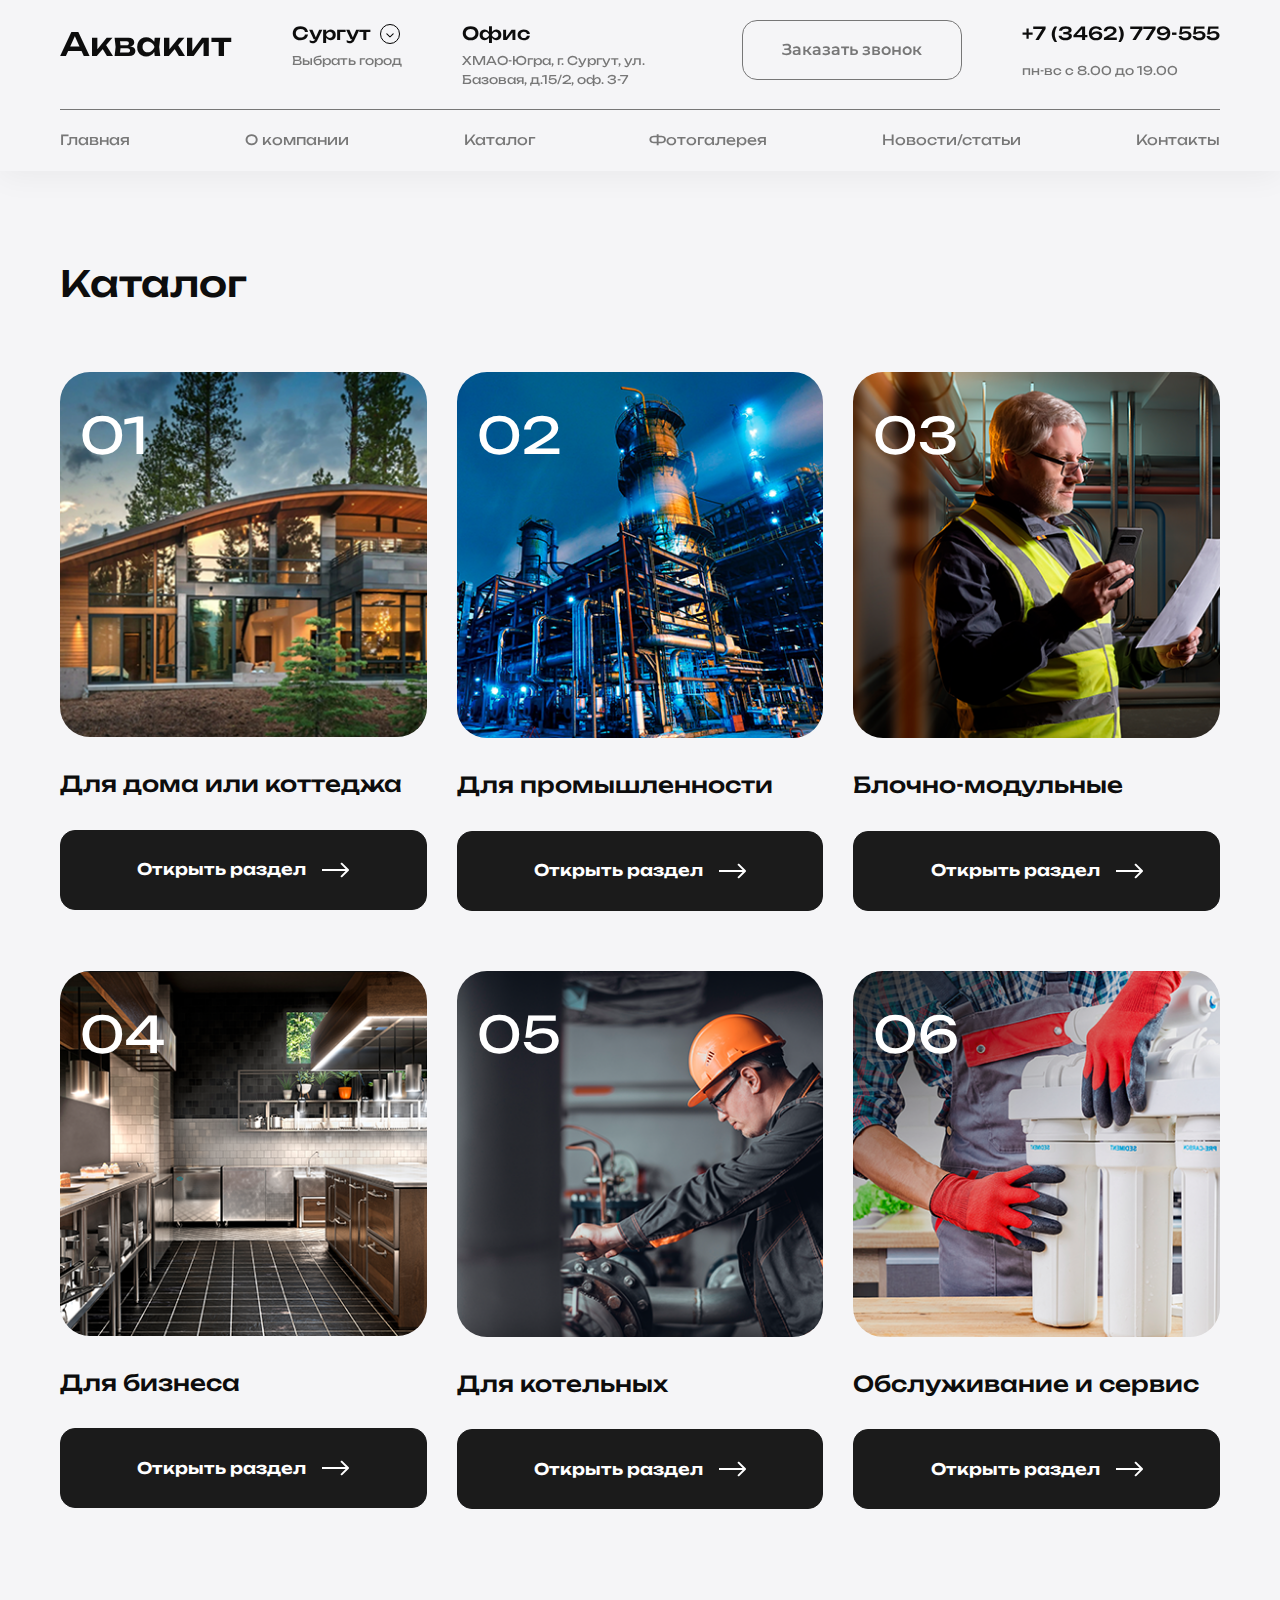
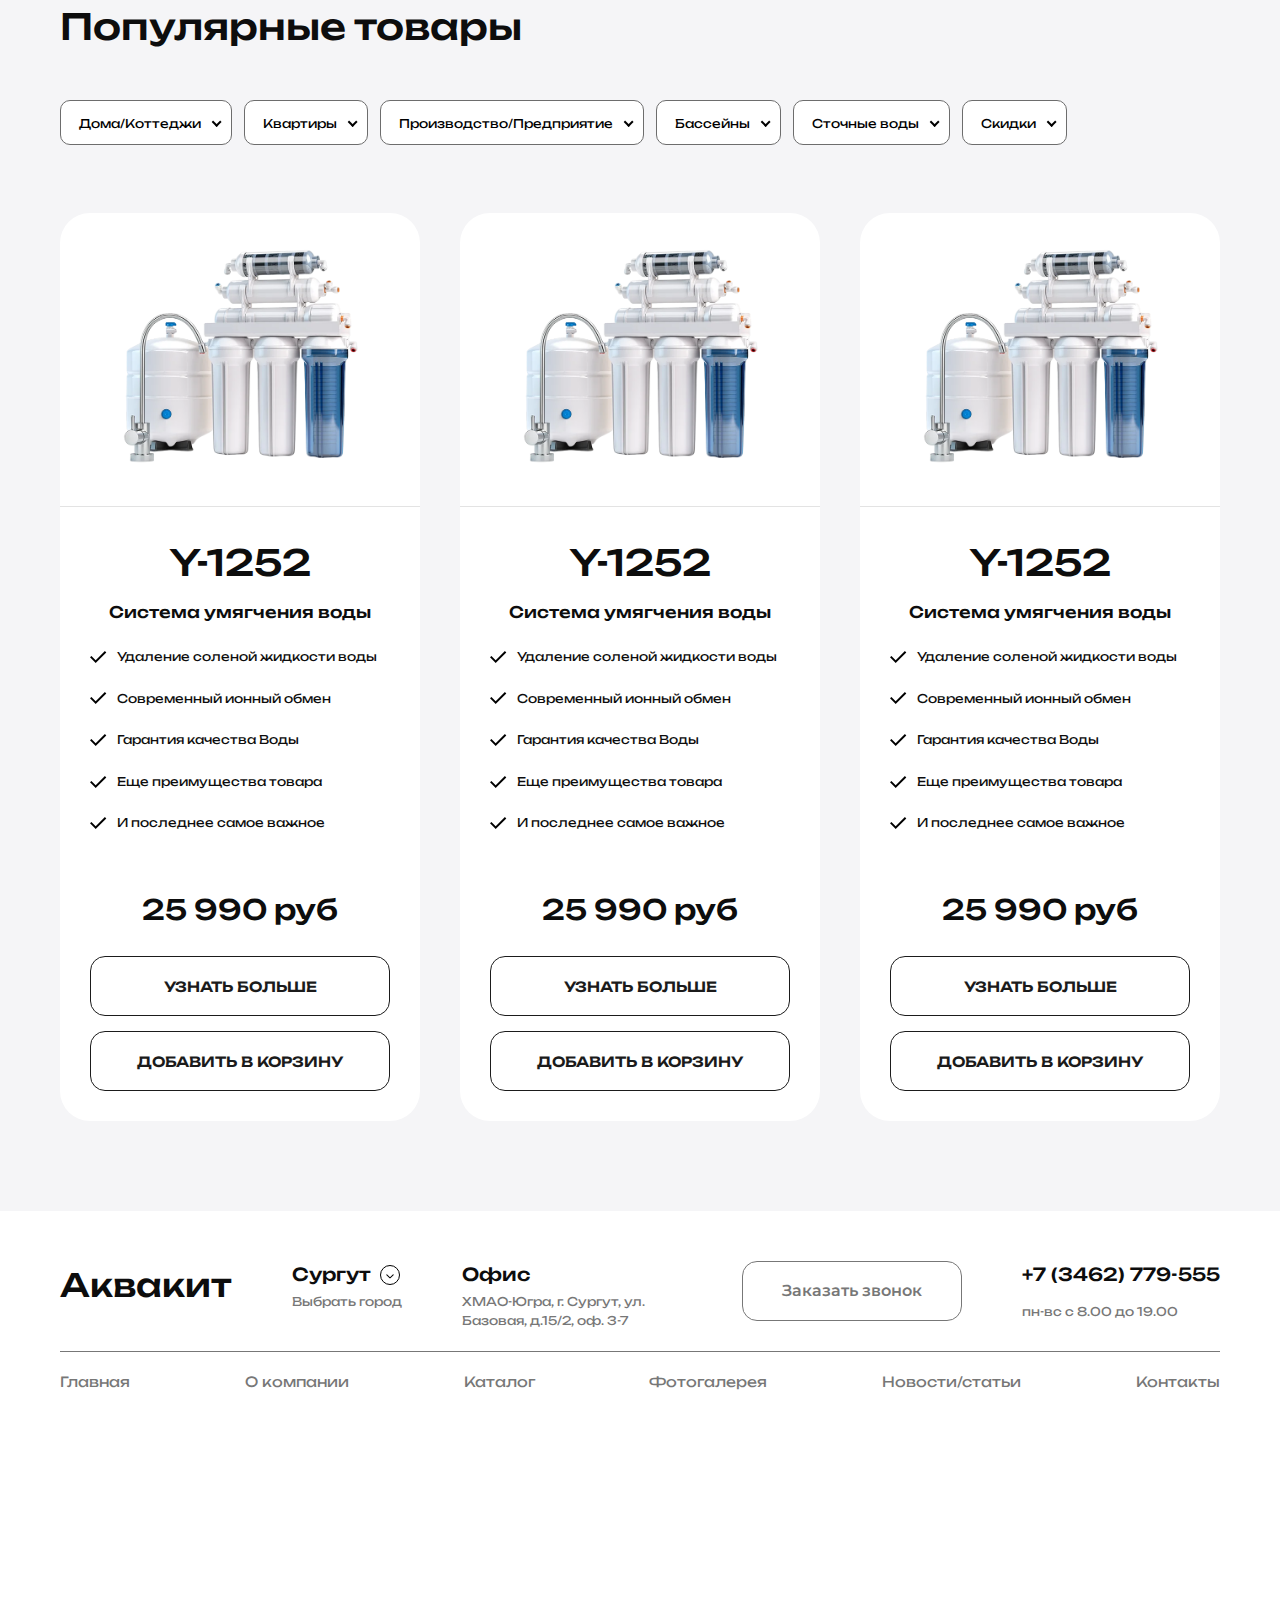
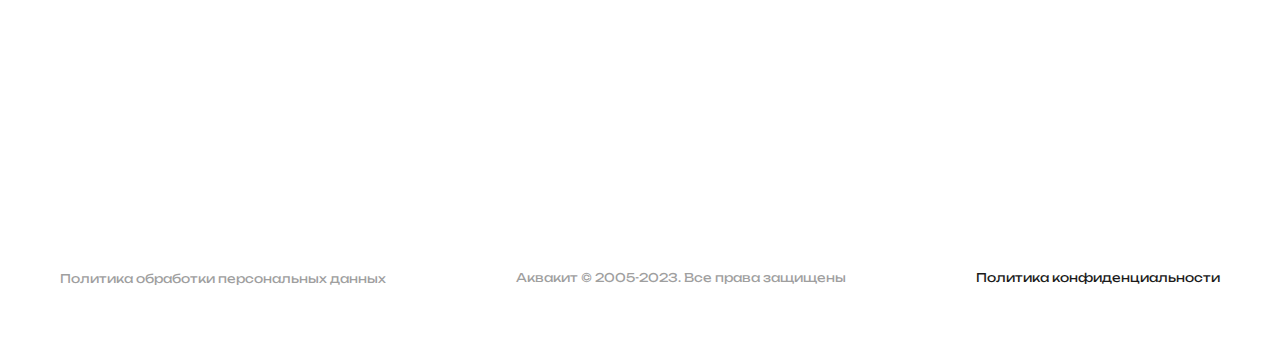
==== catalog.html @ 0bc1e73f "pages" ====
<!DOCTYPE html>
<html lang="en">
  <head>
    <meta charset="UTF-8" />
    <meta name="viewport" content="width=device-width, initial-scale=1.0" />
    <meta http-equiv="X-UA-Compatible" content="ie=edge" />
    <title>Document</title>
    <meta name="author" content="Yuriy Zudikhin https://t.me/Zudihin"/>
    <link rel="stylesheet" href="css/slick.css">
    <link rel="stylesheet" href="css/nice-select.css">
    <link rel="stylesheet" href="css/style.css" />    
  </head>

  <body>

    <header class="header">
      <div class="container">
        <div class="header_mob">
          <a class="header_mob_tel" href="tel:+73462779555">
            <svg xmlns="http://www.w3.org/2000/svg" width="49" height="49" viewBox="0 0 49 49" fill="none">
              <circle cx="24.5" cy="24.5" r="24.5" fill="#1B1B1B"/>
              <path fill-rule="evenodd" clip-rule="evenodd" d="M29.6877 34.9674C28.2477 34.9144 24.1667 34.3504 19.8927 30.0774C15.6197 25.8034 15.0567 21.7234 15.0027 20.2824C14.9227 18.0864 16.6047 15.9534 18.5477 15.1204C18.7817 15.0194 19.0379 14.9809 19.2913 15.0088C19.5446 15.0367 19.7863 15.13 19.9927 15.2794C21.5927 16.4454 22.6967 18.2094 23.6447 19.5964C23.8533 19.9012 23.9425 20.272 23.8953 20.6382C23.8481 21.0045 23.6678 21.3406 23.3887 21.5824L21.4377 23.0314C21.3435 23.0995 21.2771 23.1995 21.251 23.3128C21.2249 23.4261 21.2408 23.545 21.2957 23.6474C21.7377 24.4504 22.5237 25.6464 23.4237 26.5464C24.3247 27.4464 25.5767 28.2844 26.4357 28.7764C26.5434 28.8369 26.6702 28.8538 26.79 28.8237C26.9098 28.7935 27.0135 28.7187 27.0797 28.6144L28.3497 26.6814C28.5832 26.3713 28.9277 26.1635 29.3109 26.1016C29.6942 26.0397 30.0865 26.1285 30.4057 26.3494C31.8127 27.3234 33.4547 28.4084 34.6567 29.9474C34.8184 30.1553 34.9212 30.4029 34.9544 30.6641C34.9877 30.9253 34.9501 31.1907 34.8457 31.4324C34.0087 33.3854 31.8907 35.0484 29.6877 34.9674Z" fill="white"/>
            </svg>
          </a>
          <a class="header_mob_logo" href="#">Аквакит</a>
          <div class="header_mob_burger">
            <svg xmlns="http://www.w3.org/2000/svg" width="29" height="26" viewBox="0 0 29 26" fill="none">
              <path d="M0 0H29V3.25H0V0ZM9.66667 11.375H29V14.625H9.66667V11.375ZM0 22.75H29V26H0V22.75Z" fill="#1D1D1D"/>
            </svg>
          </div>
        </div>
        <div class="header_desk">
          <div class="header_desk_top">
            <a href="/" class="header_desk_top_logo">Аквакит</a>
            <div class="header_desk_top_city">
              <div class="header_desk_top_city_up">
                <span>Сургут</span>
                <svg xmlns="http://www.w3.org/2000/svg" width="20" height="20" viewBox="0 0 20 20" fill="none">
                  <path d="M9.64645 13.3536C9.84171 13.5488 10.1583 13.5488 10.3536 13.3536L13.5355 10.1716C13.7308 9.97631 13.7308 9.65973 13.5355 9.46447C13.3403 9.2692 13.0237 9.2692 12.8284 9.46447L10 12.2929L7.17157 9.46447C6.97631 9.2692 6.65973 9.2692 6.46447 9.46447C6.2692 9.65973 6.2692 9.97631 6.46447 10.1716L9.64645 13.3536ZM9.5 12L9.5 13L10.5 13L10.5 12L9.5 12Z" fill="black"/>
                  <circle cx="10" cy="10" r="9.5" stroke="black"/>
                </svg>
              </div>
              <div class="header_desk_top_city_bottom">
                <p>Выбрать город</p>
              </div>
            </div>
            <div class="header_desk_top_office">
              <span>Офис</span>
              <p>ХМАО-Югра, г. Сургут, ул. Базовая,
                д.15/2, оф. 3-7</p>
            </div>
            <div class="header_desk_top_button">
              <span>Заказать звонок</span>
            </div>
            <div class="header_desk_top_right">
              <a href="tel:+73462779555">+7 (3462) 779-555</a>
              <p>пн-вс с 8.00 до 19.00</p>
            </div>
          </div>
          <div class="header_desk_bottom">
            <ul>
              <li>
                <a href="#">Главная</a>
              </li>
              <li>
                <a href="#">О компании</a>
              </li>
              <li>
                <a href="#">Каталог</a>
              </li>
              <li>
                <a href="#">Фотогалерея</a>
              </li>
              <li>
                <a href="#">Новости/статьи</a>
              </li>
              <li>
                <a href="#">Контакты</a>
              </li>
            </ul>
          </div>
        </div>
      </div>
    </header>

    <section class="categories">
      <div class="container">
        <div class="categories_breadcrumbs">
          <a href="#">Каталог</a>
        </div>
        <div class="categories_list">

          <a class="categories_list_item" href="#">
            <div class="categories_list_item_img">
              <span>01</span>
              <img src="img/cats/1.png" alt="">
            </div>
            <h4>Для дома или коттеджа</h4>
            <div class="categories_list_item_btn">
              <span>Открыть раздел</span>
              <svg xmlns="http://www.w3.org/2000/svg" width="27" height="16" viewBox="0 0 27 16" fill="none">
                <path d="M26.7071 8.70711C27.0976 8.31658 27.0976 7.68342 26.7071 7.2929L20.3431 0.928934C19.9526 0.53841 19.3195 0.538409 18.9289 0.928934C18.5384 1.31946 18.5384 1.95262 18.9289 2.34315L24.5858 8L18.9289 13.6569C18.5384 14.0474 18.5384 14.6805 18.9289 15.0711C19.3195 15.4616 19.9526 15.4616 20.3431 15.0711L26.7071 8.70711ZM-8.74228e-08 9L26 9L26 7L8.74228e-08 7L-8.74228e-08 9Z" fill="white"/>
              </svg>
            </div>
          </a>

          <a class="categories_list_item" href="#">
            <div class="categories_list_item_img">
              <span>02</span>
              <img src="img/cats/2.png" alt="">
            </div>
            <h4>Для промышленности</h4>
            <div class="categories_list_item_btn">
              <span>Открыть раздел</span>
              <svg xmlns="http://www.w3.org/2000/svg" width="27" height="16" viewBox="0 0 27 16" fill="none">
                <path d="M26.7071 8.70711C27.0976 8.31658 27.0976 7.68342 26.7071 7.2929L20.3431 0.928934C19.9526 0.53841 19.3195 0.538409 18.9289 0.928934C18.5384 1.31946 18.5384 1.95262 18.9289 2.34315L24.5858 8L18.9289 13.6569C18.5384 14.0474 18.5384 14.6805 18.9289 15.0711C19.3195 15.4616 19.9526 15.4616 20.3431 15.0711L26.7071 8.70711ZM-8.74228e-08 9L26 9L26 7L8.74228e-08 7L-8.74228e-08 9Z" fill="white"/>
              </svg>
            </div>
          </a>

          <a class="categories_list_item" href="#">
            <div class="categories_list_item_img">
              <span>03</span>
              <img src="img/cats/3.png" alt="">
            </div>
            <h4>Блочно-модульные</h4>
            <div class="categories_list_item_btn">
              <span>Открыть раздел</span>
              <svg xmlns="http://www.w3.org/2000/svg" width="27" height="16" viewBox="0 0 27 16" fill="none">
                <path d="M26.7071 8.70711C27.0976 8.31658 27.0976 7.68342 26.7071 7.2929L20.3431 0.928934C19.9526 0.53841 19.3195 0.538409 18.9289 0.928934C18.5384 1.31946 18.5384 1.95262 18.9289 2.34315L24.5858 8L18.9289 13.6569C18.5384 14.0474 18.5384 14.6805 18.9289 15.0711C19.3195 15.4616 19.9526 15.4616 20.3431 15.0711L26.7071 8.70711ZM-8.74228e-08 9L26 9L26 7L8.74228e-08 7L-8.74228e-08 9Z" fill="white"/>
              </svg>
            </div>
          </a>

          <a class="categories_list_item" href="#">
            <div class="categories_list_item_img">
              <span>04</span>
              <img src="img/cats/4.png" alt="">
            </div>
            <h4>Для бизнеса</h4>
            <div class="categories_list_item_btn">
              <span>Открыть раздел</span>
              <svg xmlns="http://www.w3.org/2000/svg" width="27" height="16" viewBox="0 0 27 16" fill="none">
                <path d="M26.7071 8.70711C27.0976 8.31658 27.0976 7.68342 26.7071 7.2929L20.3431 0.928934C19.9526 0.53841 19.3195 0.538409 18.9289 0.928934C18.5384 1.31946 18.5384 1.95262 18.9289 2.34315L24.5858 8L18.9289 13.6569C18.5384 14.0474 18.5384 14.6805 18.9289 15.0711C19.3195 15.4616 19.9526 15.4616 20.3431 15.0711L26.7071 8.70711ZM-8.74228e-08 9L26 9L26 7L8.74228e-08 7L-8.74228e-08 9Z" fill="white"/>
              </svg>
            </div>
          </a>

          <a class="categories_list_item" href="#">
            <div class="categories_list_item_img">
              <span>05</span>
              <img src="img/cats/5.png" alt="">
            </div>
            <h4>Для котельных</h4>
            <div class="categories_list_item_btn">
              <span>Открыть раздел</span>
              <svg xmlns="http://www.w3.org/2000/svg" width="27" height="16" viewBox="0 0 27 16" fill="none">
                <path d="M26.7071 8.70711C27.0976 8.31658 27.0976 7.68342 26.7071 7.2929L20.3431 0.928934C19.9526 0.53841 19.3195 0.538409 18.9289 0.928934C18.5384 1.31946 18.5384 1.95262 18.9289 2.34315L24.5858 8L18.9289 13.6569C18.5384 14.0474 18.5384 14.6805 18.9289 15.0711C19.3195 15.4616 19.9526 15.4616 20.3431 15.0711L26.7071 8.70711ZM-8.74228e-08 9L26 9L26 7L8.74228e-08 7L-8.74228e-08 9Z" fill="white"/>
              </svg>
            </div>
          </a>

          <a class="categories_list_item" href="#">
            <div class="categories_list_item_img">
              <span>06</span>
              <img src="img/cats/6.png" alt="">
            </div>
            <h4>Обслуживание и сервис</h4>
            <div class="categories_list_item_btn">
              <span>Открыть раздел</span>
              <svg xmlns="http://www.w3.org/2000/svg" width="27" height="16" viewBox="0 0 27 16" fill="none">
                <path d="M26.7071 8.70711C27.0976 8.31658 27.0976 7.68342 26.7071 7.2929L20.3431 0.928934C19.9526 0.53841 19.3195 0.538409 18.9289 0.928934C18.5384 1.31946 18.5384 1.95262 18.9289 2.34315L24.5858 8L18.9289 13.6569C18.5384 14.0474 18.5384 14.6805 18.9289 15.0711C19.3195 15.4616 19.9526 15.4616 20.3431 15.0711L26.7071 8.70711ZM-8.74228e-08 9L26 9L26 7L8.74228e-08 7L-8.74228e-08 9Z" fill="white"/>
              </svg>
            </div>
          </a>

        </div>
      </div>
    </section>

    <section class="popular">
      <div class="container">
        <h2>Популярные товары</h2>
        <div class="popular_nav">
          <div class="popular_nav_item">
            <select name="" id="">
              <option value="Дома/Коттеджи">Дома/Коттеджи</option>
              <option value="Дома/Коттеджи 1">Дома/Коттеджи 1</option>
              <option value="Дома/Коттеджи 2">Дома/Коттеджи 2</option>
            </select>
          </div>

          <div class="popular_nav_item">
            <select name="" id="">
              <option value="Квартиры">Квартиры</option>
              <option value="Квартиры 1">Квартиры 1</option>
              <option value="Квартиры 2">Квартиры 2</option>
            </select>
          </div>

          <div class="popular_nav_item">
            <select name="" id="">
              <option value="Производство/Предприятие">Производство/Предприятие</option>
              <option value="Производство/Предприятие 1">Производство/Предприятие 1</option>
              <option value="Производство/Предприятие 2">Производство/Предприятие 2</option>
            </select>
          </div>

          <div class="popular_nav_item">
            <select name="" id="">
              <option value="Бассейны">Бассейны</option>
              <option value="Бассейны 1">Бассейны 1</option>
              <option value="Бассейны 2">Бассейны 2</option>
            </select>
          </div>

          <div class="popular_nav_item">
            <select name="" id="">
              <option value="Сточные воды">Сточные воды</option>
              <option value="Сточные воды 1">Сточные воды 1</option>
              <option value="Сточные воды 2">Сточные воды 2</option>
            </select>
          </div>

          <div class="popular_nav_item">
            <select name="" id="">
              <option value="Скидки">Скидки</option>
              <option value="Скидки 1">Скидки 1</option>
              <option value="Скидки 2">Скидки 2</option>
            </select>
          </div>

        </div>
        <div class="popular_block">
          <div class="popular_block_item">
            <div class="popular_block_item_top">
              <img src="img/main/main.png" alt="">
              <div class="popular_block_item_text">
                <h3>Y-1252</h3>
                <p>Система умягчения воды</p>
                <ul>
                  <li>
                    <svg xmlns="http://www.w3.org/2000/svg" width="17" height="13" viewBox="0 0 17 13" fill="none">
                      <path d="M5.7 12.025L0 6.325L1.425 4.9L5.7 9.175L14.875 0L16.3 1.425L5.7 12.025Z" fill="black"/>
                    </svg>
                    Удаление соленой жидкости воды
                  </li>
                  <li>
                    <svg xmlns="http://www.w3.org/2000/svg" width="17" height="13" viewBox="0 0 17 13" fill="none">
                      <path d="M5.7 12.025L0 6.325L1.425 4.9L5.7 9.175L14.875 0L16.3 1.425L5.7 12.025Z" fill="black"/>
                    </svg>
                    Современный ионный обмен
                  </li>
                  <li>
                    <svg xmlns="http://www.w3.org/2000/svg" width="17" height="13" viewBox="0 0 17 13" fill="none">
                      <path d="M5.7 12.025L0 6.325L1.425 4.9L5.7 9.175L14.875 0L16.3 1.425L5.7 12.025Z" fill="black"/>
                    </svg>
                    Гарантия качества Воды
                  </li>
                  <li>
                    <svg xmlns="http://www.w3.org/2000/svg" width="17" height="13" viewBox="0 0 17 13" fill="none">
                      <path d="M5.7 12.025L0 6.325L1.425 4.9L5.7 9.175L14.875 0L16.3 1.425L5.7 12.025Z" fill="black"/>
                    </svg>
                    Еще преимущества товара
                  </li>
                  <li>
                    <svg xmlns="http://www.w3.org/2000/svg" width="17" height="13" viewBox="0 0 17 13" fill="none">
                      <path d="M5.7 12.025L0 6.325L1.425 4.9L5.7 9.175L14.875 0L16.3 1.425L5.7 12.025Z" fill="black"/>
                    </svg>
                    И последнее самое важное
                  </li>
                </ul>
              </div>
            </div>
            <div class="popular_block_item_bot">
              <span class="popular_block_item_bot_price">25 990 руб</span>
              <div class="popular_block_item_bot_btns">
                <a href="#">
                  <span>Узнать больше</span>
                </a>
                <a href="#">
                  <span>Добавить в Корзину</span>
                </a>
              </div>
            </div>
          </div>
          <div class="popular_block_item">
            <div class="popular_block_item_top">
              <img src="img/main/main.png" alt="">
              <div class="popular_block_item_text">
                <h3>Y-1252</h3>
                <p>Система умягчения воды</p>
                <ul>
                  <li>
                    <svg xmlns="http://www.w3.org/2000/svg" width="17" height="13" viewBox="0 0 17 13" fill="none">
                      <path d="M5.7 12.025L0 6.325L1.425 4.9L5.7 9.175L14.875 0L16.3 1.425L5.7 12.025Z" fill="black"/>
                    </svg>
                    Удаление соленой жидкости воды
                  </li>
                  <li>
                    <svg xmlns="http://www.w3.org/2000/svg" width="17" height="13" viewBox="0 0 17 13" fill="none">
                      <path d="M5.7 12.025L0 6.325L1.425 4.9L5.7 9.175L14.875 0L16.3 1.425L5.7 12.025Z" fill="black"/>
                    </svg>
                    Современный ионный обмен
                  </li>
                  <li>
                    <svg xmlns="http://www.w3.org/2000/svg" width="17" height="13" viewBox="0 0 17 13" fill="none">
                      <path d="M5.7 12.025L0 6.325L1.425 4.9L5.7 9.175L14.875 0L16.3 1.425L5.7 12.025Z" fill="black"/>
                    </svg>
                    Гарантия качества Воды
                  </li>
                  <li>
                    <svg xmlns="http://www.w3.org/2000/svg" width="17" height="13" viewBox="0 0 17 13" fill="none">
                      <path d="M5.7 12.025L0 6.325L1.425 4.9L5.7 9.175L14.875 0L16.3 1.425L5.7 12.025Z" fill="black"/>
                    </svg>
                    Еще преимущества товара
                  </li>
                  <li>
                    <svg xmlns="http://www.w3.org/2000/svg" width="17" height="13" viewBox="0 0 17 13" fill="none">
                      <path d="M5.7 12.025L0 6.325L1.425 4.9L5.7 9.175L14.875 0L16.3 1.425L5.7 12.025Z" fill="black"/>
                    </svg>
                    И последнее самое важное
                  </li>
                </ul>
              </div>
            </div>
            <div class="popular_block_item_bot">
              <span class="popular_block_item_bot_price">25 990 руб</span>
              <div class="popular_block_item_bot_btns">
                <a href="#">
                  <span>Узнать больше</span>
                </a>
                <a href="#">
                  <span>Добавить в Корзину</span>
                </a>
              </div>
            </div>
          </div>
          <div class="popular_block_item">
            <div class="popular_block_item_top">
              <img src="img/main/main.png" alt="">
              <div class="popular_block_item_text">
                <h3>Y-1252</h3>
                <p>Система умягчения воды</p>
                <ul>
                  <li>
                    <svg xmlns="http://www.w3.org/2000/svg" width="17" height="13" viewBox="0 0 17 13" fill="none">
                      <path d="M5.7 12.025L0 6.325L1.425 4.9L5.7 9.175L14.875 0L16.3 1.425L5.7 12.025Z" fill="black"/>
                    </svg>
                    Удаление соленой жидкости воды
                  </li>
                  <li>
                    <svg xmlns="http://www.w3.org/2000/svg" width="17" height="13" viewBox="0 0 17 13" fill="none">
                      <path d="M5.7 12.025L0 6.325L1.425 4.9L5.7 9.175L14.875 0L16.3 1.425L5.7 12.025Z" fill="black"/>
                    </svg>
                    Современный ионный обмен
                  </li>
                  <li>
                    <svg xmlns="http://www.w3.org/2000/svg" width="17" height="13" viewBox="0 0 17 13" fill="none">
                      <path d="M5.7 12.025L0 6.325L1.425 4.9L5.7 9.175L14.875 0L16.3 1.425L5.7 12.025Z" fill="black"/>
                    </svg>
                    Гарантия качества Воды
                  </li>
                  <li>
                    <svg xmlns="http://www.w3.org/2000/svg" width="17" height="13" viewBox="0 0 17 13" fill="none">
                      <path d="M5.7 12.025L0 6.325L1.425 4.9L5.7 9.175L14.875 0L16.3 1.425L5.7 12.025Z" fill="black"/>
                    </svg>
                    Еще преимущества товара
                  </li>
                  <li>
                    <svg xmlns="http://www.w3.org/2000/svg" width="17" height="13" viewBox="0 0 17 13" fill="none">
                      <path d="M5.7 12.025L0 6.325L1.425 4.9L5.7 9.175L14.875 0L16.3 1.425L5.7 12.025Z" fill="black"/>
                    </svg>
                    И последнее самое важное
                  </li>
                </ul>
              </div>
            </div>
            <div class="popular_block_item_bot">
              <span class="popular_block_item_bot_price">25 990 руб</span>
              <div class="popular_block_item_bot_btns">
                <a href="#">
                  <span>Узнать больше</span>
                </a>
                <a href="#">
                  <span>Добавить в Корзину</span>
                </a>
              </div>
            </div>
          </div>
        </div>
      </div>
    </section>

    <section class="footer">
      <div class="container">
        <div class="footer_desk">
          <div class="footer_desk_top">
            <a href="/" class="footer_desk_top_logo">Аквакит</a>
            <div class="footer_desk_top_city">
              <div class="footer_desk_top_city_up">
                <span>Сургут</span>
                <svg xmlns="http://www.w3.org/2000/svg" width="20" height="20" viewBox="0 0 20 20" fill="none">
                  <path d="M9.64645 13.3536C9.84171 13.5488 10.1583 13.5488 10.3536 13.3536L13.5355 10.1716C13.7308 9.97631 13.7308 9.65973 13.5355 9.46447C13.3403 9.2692 13.0237 9.2692 12.8284 9.46447L10 12.2929L7.17157 9.46447C6.97631 9.2692 6.65973 9.2692 6.46447 9.46447C6.2692 9.65973 6.2692 9.97631 6.46447 10.1716L9.64645 13.3536ZM9.5 12L9.5 13L10.5 13L10.5 12L9.5 12Z" fill="black"></path>
                  <circle cx="10" cy="10" r="9.5" stroke="black"></circle>
                </svg>
              </div>
              <div class="footer_desk_top_city_bottom">
                <p>Выбрать город</p>
              </div>
            </div>
            <div class="footer_desk_top_office">
              <span>Офис</span>
              <p>ХМАО-Югра, г. Сургут, ул. Базовая,
                д.15/2, оф. 3-7</p>
            </div>
            <div class="footer_desk_top_button">
              <span>Заказать звонок</span>
            </div>
            <div class="footer_desk_top_right">
              <a href="tel:+73462779555">+7 (3462) 779-555</a>
              <p>пн-вс с 8.00 до 19.00</p>
            </div>
          </div>
          <div class="footer_desk_bottom">
            <ul>
              <li>
                <a href="#">Главная</a>
              </li>
              <li>
                <a href="#">О компании</a>
              </li>
              <li>
                <a href="#">Каталог</a>
              </li>
              <li>
                <a href="#">Фотогалерея</a>
              </li>
              <li>
                <a href="#">Новости/статьи</a>
              </li>
              <li>
                <a href="#">Контакты</a>
              </li>
            </ul>
          </div>
        </div>
        <div class="footer_map">
          <iframe src="https://yandex.ru/map-widget/v1/?um=constructor%3A82b188edefd8bf11c9d0d3ae16c5a0221d2ff19b002af192349e0c8883e76889&amp;source=constructor" width="100%" height="400" frameborder="0"></iframe>
        </div>
        <div class="footer_bot">
          <div class="footer_bot_left">
            <a href="#">Политика обработки персональных данных</a>
            <p>Аквакит © 2005-2023. Все права защищены</p>
          </div>
          <p class="footer_bot_mid">Аквакит © 2005-2023. Все права защищены</p>
          <a class="footer_bot_politic" href="#">Политика конфиденциальности</a>
        </div>
      </div>
    </section>

    <script src="js/jquery-3.6.0.min.js"></script>
    <script src="js/slick.js"></script>
    <script src="js/jquery.nice-select.js"></script>
    <script src="js/main.js"></script>

  </body>
</html>
---- css/nice-select.css ----
.nice-select {
  -webkit-tap-highlight-color: transparent;
  background-color: #fff;
  border-radius: 5px;
  border: solid 1px #e8e8e8;
  box-sizing: border-box;
  clear: both;
  cursor: pointer;
  display: block;
  float: left;
  font-family: inherit;
  font-size: 14px;
  font-weight: normal;
  height: 42px;
  line-height: 40px;
  outline: none;
  padding-left: 18px;
  padding-right: 30px;
  position: relative;
  text-align: left !important;
  -webkit-transition: all 0.2s ease-in-out;
  transition: all 0.2s ease-in-out;
  -webkit-user-select: none;
     -moz-user-select: none;
      -ms-user-select: none;
          user-select: none;
  white-space: nowrap;
  width: auto; }
  .nice-select:hover {
    border-color: #dbdbdb; }
  .nice-select:active, .nice-select.open, .nice-select:focus {
    border-color: #999; }
  .nice-select:after {
    border-bottom: 2px solid #999;
    border-right: 2px solid #999;
    content: '';
    display: block;
    height: 5px;
    margin-top: -4px;
    pointer-events: none;
    position: absolute;
    right: 12px;
    top: 50%;
    -webkit-transform-origin: 66% 66%;
        -ms-transform-origin: 66% 66%;
            transform-origin: 66% 66%;
    -webkit-transform: rotate(45deg);
        -ms-transform: rotate(45deg);
            transform: rotate(45deg);
    -webkit-transition: all 0.15s ease-in-out;
    transition: all 0.15s ease-in-out;
    width: 5px; }
  .nice-select.open:after {
    -webkit-transform: rotate(-135deg);
        -ms-transform: rotate(-135deg);
            transform: rotate(-135deg); }
  .nice-select.open .list {
    opacity: 1;
    pointer-events: auto;
    -webkit-transform: scale(1) translateY(0);
        -ms-transform: scale(1) translateY(0);
            transform: scale(1) translateY(0); }
  .nice-select.disabled {
    border-color: #ededed;
    color: #999;
    pointer-events: none; }
    .nice-select.disabled:after {
      border-color: #cccccc; }
  .nice-select.wide {
    width: 100%; }
    .nice-select.wide .list {
      left: 0 !important;
      right: 0 !important; }
  .nice-select.right {
    float: right; }
    .nice-select.right .list {
      left: auto;
      right: 0; }
  .nice-select.small {
    font-size: 12px;
    height: 36px;
    line-height: 34px; }
    .nice-select.small:after {
      height: 4px;
      width: 4px; }
    .nice-select.small .option {
      line-height: 34px;
      min-height: 34px; }
  .nice-select .list {
    background-color: #fff;
    border-radius: 5px;
    box-shadow: 0 0 0 1px rgba(68, 68, 68, 0.11);
    box-sizing: border-box;
    margin-top: 4px;
    opacity: 0;
    overflow: hidden;
    padding: 0;
    pointer-events: none;
    position: absolute;
    top: 100%;
    left: 0;
    -webkit-transform-origin: 50% 0;
        -ms-transform-origin: 50% 0;
            transform-origin: 50% 0;
    -webkit-transform: scale(0.75) translateY(-21px);
        -ms-transform: scale(0.75) translateY(-21px);
            transform: scale(0.75) translateY(-21px);
    -webkit-transition: all 0.2s cubic-bezier(0.5, 0, 0, 1.25), opacity 0.15s ease-out;
    transition: all 0.2s cubic-bezier(0.5, 0, 0, 1.25), opacity 0.15s ease-out;
    z-index: 9; }
    .nice-select .list:hover .option:not(:hover) {
      background-color: transparent !important; }
  .nice-select .option {
    cursor: pointer;
    font-weight: 400;
    line-height: 40px;
    list-style: none;
    min-height: 40px;
    outline: none;
    padding-left: 18px;
    padding-right: 29px;
    text-align: left;
    -webkit-transition: all 0.2s;
    transition: all 0.2s; }
    .nice-select .option:hover, .nice-select .option.focus, .nice-select .option.selected.focus {
      background-color: #f6f6f6; }
    .nice-select .option.selected {
      font-weight: bold; }
    .nice-select .option.disabled {
      background-color: transparent;
      color: #999;
      cursor: default; }

.no-csspointerevents .nice-select .list {
  display: none; }

.no-csspointerevents .nice-select.open .list {
  display: block; }
---- css/style.css ----
@import url("https://fonts.googleapis.com/css2?family=Montserrat:wght@600&family=Unbounded:wght@400;500;700&display=swap");
@font-face {
  font-family: "Bicubik";
  src: local("Bicubik"), url("../fonts/bicubik.woff2") format("woff2"), url("../fonts/bicubik.woff") format("woff"), url("../fonts/bicubik.ttf") format("truetype");
  font-weight: 400;
  font-style: normal;
}
html, body, div, span, applet, object, iframe,
h1, h2, h3, h4, h5, h6, p, blockquote, pre,
a, abbr, acronym, address, big, cite, code,
del, dfn, em, img, ins, kbd, q, s, samp,
small, strike, strong, sub, sup, tt, var,
b, u, i, center,
dl, dt, dd, ol, ul, li,
fieldset, form, label, legend,
table, caption, tbody, tfoot, thead, tr, th, td,
article, aside, canvas, details, embed,
figure, figcaption, footer, header, hgroup,
menu, nav, output, ruby, section, summary,
time, mark, audio, video {
  margin: 0;
  padding: 0;
  border: 0;
  font-size: 100%;
  font: inherit;
  vertical-align: baseline;
}

/* HTML5 display-role reset for older browsers */
article, aside, details, figcaption, figure,
footer, header, hgroup, menu, nav, section {
  display: block;
}

body {
  line-height: 1;
  overflow-x: hidden;
  position: relative;
  font-family: "Unbounded", sans-serif;
  background: #F5F5F7;
}

body.scroll {
  overflow-y: hidden;
}

ul {
  list-style: none;
}

blockquote, q {
  quotes: none;
}

blockquote:before, blockquote:after,
q:before, q:after {
  content: "";
  content: none;
}

table {
  border-collapse: collapse;
  border-spacing: 0;
}

button {
  border: none;
  cursor: pointer;
}

input[type=number]::-webkit-inner-spin-button {
  -webkit-appearance: none;
}

input[type=number] {
  border: none;
  -moz-appearance: textfield;
}

input[type=number]:focus {
  outline: none;
}

input[type=tel] {
  border: none;
  background-image: none;
  background-color: transparent;
  -webkit-box-shadow: none;
  box-shadow: none;
}

input[type=text] {
  border: none;
  background-image: none;
  background-color: transparent;
  -webkit-box-shadow: none;
  box-shadow: none;
}

input[type=tel]:focus {
  outline: none;
}

input[type=text]:focus {
  outline: none;
}

textarea:focus {
  outline: none;
}

textarea {
  border: none;
  overflow: auto;
  outline: none;
  -webkit-box-shadow: none;
  box-shadow: none;
  resize: none;
}

select {
  outline: none;
}

button {
  background-color: transparent;
  border: none;
  outline: none;
  padding: 0px;
}

button:focus {
  border: none;
  outline: none;
}

a {
  text-decoration: none;
}

a:hover {
  text-decoration: none;
}

div {
  -webkit-tap-highlight-color: transparent;
}

input {
  border: none;
}

input:focus {
  outline: none;
}

.container {
  -webkit-box-sizing: border-box;
  box-sizing: border-box;
  padding: 0px 20px;
  width: 100%;
  margin: 0 auto;
  position: relative;
}

@media (min-width: 1200px) {
  .container {
    max-width: 1160px;
    padding: 0px 0px;
  }
}
.header {
  position: fixed;
  left: 0px;
  top: 0px;
  width: 100%;
  -webkit-box-sizing: border-box;
          box-sizing: border-box;
  height: 80px;
  display: -webkit-box;
  display: -ms-flexbox;
  display: flex;
  -webkit-box-align: center;
      -ms-flex-align: center;
          align-items: center;
  background: #F5F5F7;
  -webkit-box-shadow: 0px 5px 30px 0px rgba(0, 0, 0, 0.05);
          box-shadow: 0px 5px 30px 0px rgba(0, 0, 0, 0.05);
  z-index: 3;
}
.header_mob {
  display: -webkit-box;
  display: -ms-flexbox;
  display: flex;
  -webkit-box-align: center;
      -ms-flex-align: center;
          align-items: center;
  -webkit-box-pack: justify;
      -ms-flex-pack: justify;
          justify-content: space-between;
}
.header_mob_logo {
  color: #0D0D0D;
  text-align: center;
  font-size: 28px;
  font-style: normal;
  font-weight: 500;
  line-height: 155%; /* 43.4px */
}
.header_mob_burger {
  cursor: pointer;
}
.header_desk {
  display: none;
}
@media (min-width: 768px) {
  .header_mob_logo {
    font-size: 32px;
    line-height: 155%; /* 49.6px */
  }
}
@media (min-width: 1200px) {
  .header {
    height: auto;
    padding: 20px 0px;
  }
  .header_mob {
    display: none;
  }
  .header_desk {
    display: -webkit-box;
    display: -ms-flexbox;
    display: flex;
    -webkit-box-orient: vertical;
    -webkit-box-direction: normal;
        -ms-flex-direction: column;
            flex-direction: column;
    width: 100%;
  }
  .header_desk_top {
    display: -webkit-box;
    display: -ms-flexbox;
    display: flex;
    -webkit-box-align: start;
        -ms-flex-align: start;
            align-items: flex-start;
    -webkit-box-pack: justify;
        -ms-flex-pack: justify;
            justify-content: space-between;
  }
  .header_desk_top_logo {
    color: #0D0D0D;
    font-size: 32px;
    font-style: normal;
    font-weight: 500;
    line-height: 155%; /* 49.6px */
  }
  .header_desk_top_city {
    display: -webkit-box;
    display: -ms-flexbox;
    display: flex;
    -webkit-box-orient: vertical;
    -webkit-box-direction: normal;
        -ms-flex-direction: column;
            flex-direction: column;
    -webkit-box-align: start;
        -ms-flex-align: start;
            align-items: flex-start;
    cursor: pointer;
  }
  .header_desk_top_city_up {
    display: -webkit-box;
    display: -ms-flexbox;
    display: flex;
    -webkit-box-align: center;
        -ms-flex-align: center;
            align-items: center;
  }
  .header_desk_top_city_up span {
    color: #0D0D0D;
    font-size: 18px;
    font-style: normal;
    font-weight: 500;
    line-height: 155%; /* 27.9px */
  }
  .header_desk_top_city_up svg {
    margin-left: 9px;
  }
  .header_desk_top_city_bottom {
    margin-top: 4px;
  }
  .header_desk_top_city_bottom p {
    color: #777;
    font-size: 12px;
    font-style: normal;
    font-weight: 400;
    line-height: 155%; /* 18.6px */
  }
  .header_desk_top_office {
    width: 221px;
  }
  .header_desk_top_office span {
    color: #0D0D0D;
    font-size: 18px;
    font-style: normal;
    font-weight: 500;
    line-height: 155%; /* 27.9px */
  }
  .header_desk_top_office p {
    color: #777;
    font-size: 12px;
    font-style: normal;
    font-weight: 400;
    line-height: 155%; /* 18.6px */
    margin-top: 4px;
  }
  .header_desk_top_button {
    -webkit-box-sizing: border-box;
            box-sizing: border-box;
    width: 220px;
    height: 60px;
    display: -webkit-box;
    display: -ms-flexbox;
    display: flex;
    -webkit-box-align: center;
        -ms-flex-align: center;
            align-items: center;
    -webkit-box-pack: center;
        -ms-flex-pack: center;
            justify-content: center;
    border-radius: 15px;
    border: 1px solid #777;
    cursor: pointer;
  }
  .header_desk_top_button span {
    color: #777;
    font-family: "Montserrat", sans-serif;
    font-size: 16px;
    font-style: normal;
    font-weight: 600;
    line-height: 155%; /* 24.8px */
  }
  .header_desk_top_right {
    display: -webkit-box;
    display: -ms-flexbox;
    display: flex;
    -webkit-box-orient: vertical;
    -webkit-box-direction: normal;
        -ms-flex-direction: column;
            flex-direction: column;
    -webkit-box-align: start;
        -ms-flex-align: start;
            align-items: flex-start;
  }
  .header_desk_top_right a {
    color: #0D0D0D;
    font-size: 18px;
    font-style: normal;
    font-weight: 500;
    line-height: 155%; /* 27.9px */
  }
  .header_desk_top_right p {
    color: #777;
    font-size: 12px;
    font-style: normal;
    font-weight: 400;
    line-height: 155%; /* 18.6px */
    margin-top: 14px;
  }
  .header_desk_bottom {
    margin-top: 40px;
    position: relative;
  }
  .header_desk_bottom::after {
    content: "";
    position: absolute;
    left: 0px;
    top: -20px;
    width: 100%;
    height: 1px;
    background: #777;
  }
  .header_desk_bottom ul {
    display: -webkit-box;
    display: -ms-flexbox;
    display: flex;
    -webkit-box-align: center;
        -ms-flex-align: center;
            align-items: center;
    -webkit-box-pack: justify;
        -ms-flex-pack: justify;
            justify-content: space-between;
  }
  .header_desk_bottom ul li a {
    color: #777;
    font-size: 14px;
    font-style: normal;
    font-weight: 400;
    line-height: 155%; /* 21.7px */
  }
}

.main {
  -webkit-box-sizing: border-box;
          box-sizing: border-box;
  position: relative;
  padding-top: 130px;
}
.main_block_left h2 {
  color: #0D0D0D;
  font-size: 28px;
  font-style: normal;
  font-weight: 500;
  line-height: 140%; /* 39.2px */
}
.main_block_left h2 br {
  display: none;
}
.main_block_left p {
  color: #777;
  font-size: 16px;
  font-style: normal;
  font-weight: 400;
  line-height: 155%; /* 24.8px */
  margin-top: 20px;
}
.main_block_left_btns {
  margin-top: 30px;
}
.main_block_left_btns_item {
  width: 100%;
  -webkit-box-sizing: border-box;
          box-sizing: border-box;
  height: 80px;
  border-radius: 15px;
  border: 1px solid #1B1B1B;
  display: -webkit-box;
  display: -ms-flexbox;
  display: flex;
  -webkit-box-align: center;
      -ms-flex-align: center;
          align-items: center;
  -webkit-box-pack: center;
      -ms-flex-pack: center;
          justify-content: center;
  margin-top: 15px;
  -webkit-transition: all 0.3s linear;
  transition: all 0.3s linear;
  cursor: pointer;
}
.main_block_left_btns_item span {
  color: #1B1B1B;
  font-size: 16px;
  font-style: normal;
  font-weight: 400;
  line-height: 155%; /* 24.8px */
  -webkit-transition: all 0.3s linear;
  transition: all 0.3s linear;
}
.main_block_left_btns_item svg {
  margin-left: 18px;
  -webkit-transition: all 0.3s linear;
  transition: all 0.3s linear;
}
.main_block_left_btns_item svg path {
  -webkit-transition: all 0.3s linear;
  transition: all 0.3s linear;
}
.main_block_left_btns_item:hover {
  border: 1px solid #9F9F9F;
  background: #1B1B1B;
  -webkit-transition: all 0.3s linear;
  transition: all 0.3s linear;
}
.main_block_left_btns_item:hover span {
  color: #FFF;
  -webkit-transition: all 0.3s linear;
  transition: all 0.3s linear;
}
.main_block_left_btns_item:hover svg path {
  fill: #fff;
  -webkit-transition: all 0.3s linear;
  transition: all 0.3s linear;
}
.main_block_right {
  position: relative;
  margin-top: 25px;
}
.main_block_right img {
  width: 100%;
}
.main_form {
  -webkit-box-sizing: border-box;
          box-sizing: border-box;
  border-radius: 20px;
  background: #FFF;
  display: -webkit-box;
  display: -ms-flexbox;
  display: flex;
  -webkit-box-orient: vertical;
  -webkit-box-direction: normal;
      -ms-flex-direction: column;
          flex-direction: column;
  -webkit-box-align: start;
      -ms-flex-align: start;
          align-items: flex-start;
  padding: 20px;
  -webkit-transform: translateY(-20px);
          transform: translateY(-20px);
}
.main_form_item {
  width: 100%;
  position: relative;
  margin-bottom: 10px;
}
.main_form_item .nice-select {
  width: 100%;
  height: 80px;
  border-radius: 15px;
  border: 1px solid #9F9F9F;
  line-height: 80px;
  font-size: 14px;
  font-style: normal;
  font-weight: 400;
  padding-left: 24px;
}
.main_form_item .nice-select .list {
  border: 1px solid #9F9F9F;
  border-radius: 15px;
}
.main_form_item .nice-select:hover {
  border: 1px solid #9F9F9F;
}
.main_form_item .nice-select::after {
  background: url(../img/main/arrow.svg);
  width: 30px;
  height: 30px;
  background-size: cover;
  background-position: 50%;
  border: none;
  margin-top: 0px;
  -webkit-transform: rotate(0deg);
          transform: rotate(0deg);
  -webkit-transform-origin: 50%;
          transform-origin: 50%;
  top: 24px;
  right: 24px;
  -webkit-transition: all 0.3s linear;
  transition: all 0.3s linear;
}
.main_form_item .nice-select.open::after {
  -webkit-transform: rotate(180deg);
          transform: rotate(180deg);
  -webkit-transition: all 0.3s linear;
  transition: all 0.3s linear;
}
.main_form_item svg {
  position: absolute;
  left: 24px;
  top: 50%;
  -webkit-transform: translateY(-50%);
          transform: translateY(-50%);
}
.main_form_item input {
  font-family: "Unbounded", sans-serif;
  -webkit-box-sizing: border-box;
          box-sizing: border-box;
  height: 80px;
  border-radius: 15px;
  border: 1px solid #9F9F9F;
  padding-left: 60px;
  padding-right: 28px;
  font-size: 14px;
  font-style: normal;
  font-weight: 400;
  line-height: 80px; /* 21.7px */
  width: 100%;
}
.main_form_btn {
  -webkit-box-sizing: border-box;
          box-sizing: border-box;
  height: 80px;
  border-radius: 15px;
  border: 1px solid #9F9F9F;
  display: -webkit-box;
  display: -ms-flexbox;
  display: flex;
  -webkit-box-align: center;
      -ms-flex-align: center;
          align-items: center;
  -webkit-box-pack: center;
      -ms-flex-pack: center;
          justify-content: center;
  width: 100%;
  -webkit-transition: all 0.3s linear;
  transition: all 0.3s linear;
  cursor: pointer;
}
.main_form_btn span {
  color: #1B1B1B;
  text-align: center;
  font-size: 16px;
  font-style: normal;
  font-weight: 600;
  line-height: 155%; /* 24.8px */
  -webkit-transition: all 0.3s linear;
  transition: all 0.3s linear;
}
.main_form_btn:hover {
  border: 1px solid #9F9F9F;
  background: #1B1B1B;
  -webkit-transition: all 0.3s linear;
  transition: all 0.3s linear;
}
.main_form_btn:hover span {
  color: #fff;
  -webkit-transition: all 0.3s linear;
  transition: all 0.3s linear;
}
.main_clear {
  margin-top: 60px;
}
.main_clear h2 {
  color: #0D0D0D;
  font-size: 28px;
  font-style: normal;
  font-weight: 500;
  line-height: 155%; /* 43.4px */
}
.main_clear_list {
  display: -webkit-box;
  display: -ms-flexbox;
  display: flex;
  -webkit-box-pack: justify;
      -ms-flex-pack: justify;
          justify-content: space-between;
  -ms-flex-wrap: wrap;
      flex-wrap: wrap;
}
.main_clear_list_item {
  -webkit-box-sizing: border-box;
          box-sizing: border-box;
  position: relative;
  width: 105px;
  margin: 0px 9px;
  display: -webkit-box;
  display: -ms-flexbox;
  display: flex;
  -webkit-box-orient: vertical;
  -webkit-box-direction: normal;
      -ms-flex-direction: column;
          flex-direction: column;
  -webkit-box-align: center;
      -ms-flex-align: center;
          align-items: center;
  -webkit-box-pack: center;
      -ms-flex-pack: center;
          justify-content: center;
  margin-top: 25px;
}
.main_clear_list_item img {
  width: 100%;
  margin-bottom: 15px;
}
.main_clear_list_item span {
  color: #0D0D0D;
  text-align: center;
  font-size: 12px;
  font-style: normal;
  font-weight: 400;
  line-height: 155%; /* 18.6px */
}
.main_feature_one {
  display: none;
}
.main_feature_two {
  display: none;
}
@media (min-width: 768px) {
  .main {
    padding-top: 180px;
  }
  .main_block {
    position: relative;
  }
  .main_block_left {
    display: -webkit-box;
    display: -ms-flexbox;
    display: flex;
    -webkit-box-orient: vertical;
    -webkit-box-direction: normal;
        -ms-flex-direction: column;
            flex-direction: column;
    -webkit-box-align: start;
        -ms-flex-align: start;
            align-items: flex-start;
  }
  .main_block_left h2 {
    max-width: 620px;
    font-size: 32px;
    line-height: 140%; /* 44.8px */
  }
  .main_block_left p {
    font-size: 16px;
    line-height: 155%; /* 24.8px */
    margin-top: 26px;
    width: 350px;
  }
  .main_block_left_btns {
    margin-top: 25px;
  }
  .main_block_left_btns_item {
    width: 260px;
  }
  .main_block_right {
    position: absolute;
    right: 0px;
    bottom: -98px;
    width: 415px;
    margin-top: 0px;
  }
  .main_form {
    margin-top: 70px;
    -webkit-transform: translateY(0px);
            transform: translateY(0px);
    -webkit-box-orient: horizontal;
    -webkit-box-direction: normal;
        -ms-flex-direction: row;
            flex-direction: row;
    -webkit-box-align: stretch;
        -ms-flex-align: stretch;
            align-items: stretch;
    -webkit-box-pack: justify;
        -ms-flex-pack: justify;
            justify-content: space-between;
    -ms-flex-wrap: wrap;
        flex-wrap: wrap;
    position: relative;
    border-radius: 30px;
    padding: 10px 40px 40px 40px;
  }
  .main_form_item {
    width: calc(50% - 40px);
    margin-top: 30px;
    margin-bottom: 0px;
  }
  .main_form_btn {
    width: calc(50% - 40px);
    margin-top: 30px;
  }
  .main_clear {
    margin-top: 80px;
  }
  .main_clear h2 {
    font-size: 32px;
  }
  .main_clear_list {
    -webkit-box-pack: start;
        -ms-flex-pack: start;
            justify-content: flex-start;
  }
  .main_clear_list_item {
    width: 105px;
    margin: 0px;
    margin-right: 70px;
    margin-top: 40px;
  }
  .main_clear_list_item span {
    font-size: 14px;
  }
}
@media (min-width: 1024px) {
  .main {
    padding-top: 168px;
  }
  .main_block_left h2 {
    font-size: 40px;
  }
  .main_block_left h2 br {
    display: block;
  }
  .main_block_left p {
    font-size: 16px;
    margin-top: 28px;
  }
  .main_block_right {
    width: 558px;
  }
  .main_form {
    padding: 20px 40px 40px 40px;
  }
  .main_form_item {
    width: calc(33.3333333333% - 23.3333333333px);
    margin-top: 20px;
  }
  .main_form_btn {
    width: calc(33.3333333333% - 23.3333333333px);
    margin-top: 20px;
  }
  .main_clear h2 {
    text-align: center;
    font-size: 32px;
  }
  .main_clear_list {
    -webkit-box-pack: center;
        -ms-flex-pack: center;
            justify-content: center;
    width: 700px;
    margin: 0 auto;
  }
}
@media (min-width: 1200px) {
  .main {
    padding-top: 274px;
  }
  .main_feature_one {
    display: block;
    position: absolute;
    left: 0px;
    top: 206px;
  }
  .main_feature_two {
    display: block;
    position: absolute;
    right: 0px;
    top: 257px;
  }
  .main_block_left {
    position: relative;
    z-index: 2;
    max-width: 660px;
  }
  .main_block_left h2 {
    font-size: 50px;
    width: 100%;
    max-width: 100%;
  }
  .main_block_left p {
    width: 100%;
    font-size: 16px;
    margin-top: 40px;
  }
  .main_block_left_btns {
    display: -webkit-box;
    display: -ms-flexbox;
    display: flex;
    -webkit-box-align: center;
        -ms-flex-align: center;
            align-items: center;
    margin-top: 45px;
  }
  .main_block_left_btns_item {
    margin-top: 0px;
    margin-right: 25px;
  }
  .main_block_right {
    bottom: -130px;
    width: 684px;
    right: -87px;
  }
  .main_form {
    margin-top: 80px;
    padding: 60px 80px 80px 80px;
  }
  .main_form_item {
    width: calc(33.3333333333% - 26.6666666667px);
  }
  .main_form_btn {
    width: calc(33.3333333333% - 26.6666666667px);
  }
  .main_clear {
    margin-top: 90px;
  }
  .main_clear h2 {
    font-size: 36px;
  }
  .main_clear_list {
    width: 100%;
    -webkit-box-pack: justify;
        -ms-flex-pack: justify;
            justify-content: space-between;
    margin-top: 52px;
  }
  .main_clear_list_item {
    margin: 0px;
  }
}

.digital {
  -webkit-box-sizing: border-box;
          box-sizing: border-box;
  background: url(../img/main/back.png);
  background-size: cover;
  background-position: 50%;
  padding: 50px 0px;
  margin-top: 80px;
}
.digital_list {
  display: -webkit-box;
  display: -ms-flexbox;
  display: flex;
  -webkit-box-orient: vertical;
  -webkit-box-direction: normal;
      -ms-flex-direction: column;
          flex-direction: column;
  -webkit-box-align: start;
      -ms-flex-align: start;
          align-items: flex-start;
}
.digital_list_item {
  display: -webkit-box;
  display: -ms-flexbox;
  display: flex;
  -webkit-box-orient: vertical;
  -webkit-box-direction: normal;
      -ms-flex-direction: column;
          flex-direction: column;
  -webkit-box-align: start;
      -ms-flex-align: start;
          align-items: flex-start;
  position: relative;
  margin-top: 25px;
}
.digital_list_item:first-child {
  margin-top: 0px;
}
.digital_list_item_bold {
  position: relative;
}
.digital_list_item_bold p {
  color: #FFF;
  font-family: Bicubik;
  font-size: 60px;
  font-style: normal;
  font-weight: 400;
  line-height: 155%; /* 93px */
}
.digital_list_item_plus {
  background-color: #FFF;
  width: 30px;
  height: 30px;
  -webkit-box-sizing: border-box;
          box-sizing: border-box;
  display: -webkit-box;
  display: -ms-flexbox;
  display: flex;
  -webkit-box-align: center;
      -ms-flex-align: center;
          align-items: center;
  -webkit-box-pack: center;
      -ms-flex-pack: center;
          justify-content: center;
  border-radius: 50%;
  position: absolute;
  right: -44px;
  top: 50%;
  -webkit-transform: translateY(-50%);
          transform: translateY(-50%);
}
.digital_list_item_plus span {
  color: #1B1B1B;
  text-align: center;
  font-family: "Montserrat", sans-serif;
  font-size: 22px;
  font-style: normal;
  font-weight: 700;
  line-height: 155%; /* 34.1px */
}
.digital_list_item_desc {
  color: #FFF;
  font-size: 14px;
  font-style: normal;
  font-weight: 400;
  line-height: 155%; /* 21.7px */
}
@media (min-width: 768px) {
  .digital {
    padding: 56px 0px 92px 0px;
  }
  .digital_list {
    display: -webkit-box;
    display: -ms-flexbox;
    display: flex;
    -webkit-box-orient: horizontal;
    -webkit-box-direction: normal;
        -ms-flex-direction: row;
            flex-direction: row;
    -webkit-box-pack: justify;
        -ms-flex-pack: justify;
            justify-content: space-between;
    -ms-flex-wrap: wrap;
        flex-wrap: wrap;
    -webkit-box-align: start;
        -ms-flex-align: start;
            align-items: flex-start;
    position: relative;
  }
  .digital_list_item {
    width: 50%;
    margin-top: 75px;
  }
  .digital_list_item:nth-child(2) {
    margin-top: 0px;
  }
}
@media (min-width: 1024px) {
  .digital {
    padding: 40px 0px 70px 0px;
  }
  .digital_list_item {
    display: -webkit-box;
    display: -ms-flexbox;
    display: flex;
    -webkit-box-orient: vertical;
    -webkit-box-direction: normal;
        -ms-flex-direction: column;
            flex-direction: column;
    -webkit-box-align: center;
        -ms-flex-align: center;
            align-items: center;
  }
  .digital_list_item_bold p {
    font-size: 80px;
  }
  .digital_list_item_plus {
    width: 32px;
    height: 32px;
    right: -50px;
  }
  .digital_list_item_plus span {
    font-size: 22px;
  }
  .digital_list_item_desc {
    text-align: center;
  }
}
@media (min-width: 1200px) {
  .digital {
    padding: 65px 0px 96px 0px;
    margin-top: 90px;
  }
  .digital_list_item {
    width: auto;
    margin-top: 0px;
  }
}

.catalog {
  -webkit-box-sizing: border-box;
          box-sizing: border-box;
  position: relative;
  margin-top: 54px;
}
.catalog_title {
  display: -webkit-box;
  display: -ms-flexbox;
  display: flex;
  -webkit-box-orient: vertical;
  -webkit-box-direction: normal;
      -ms-flex-direction: column;
          flex-direction: column;
  -webkit-box-align: start;
      -ms-flex-align: start;
          align-items: flex-start;
}
.catalog_title h2 {
  color: #0D0D0D;
  font-size: 28px;
  font-style: normal;
  font-weight: 500;
  line-height: 155%; /* 43.4px */
}
.catalog_title a {
  display: -webkit-box;
  display: -ms-flexbox;
  display: flex;
  -webkit-box-align: center;
      -ms-flex-align: center;
          align-items: center;
  -webkit-box-pack: center;
      -ms-flex-pack: center;
          justify-content: center;
  border-radius: 15px;
  border: 1px solid #1B1B1B;
  height: 50px;
  -webkit-box-sizing: border-box;
          box-sizing: border-box;
  padding: 0px 30px;
  -webkit-transition: all 0.3s linear;
  transition: all 0.3s linear;
  margin-top: 15px;
}
.catalog_title a span {
  color: #1B1B1B;
  font-size: 14px;
  font-style: normal;
  font-weight: 600;
  line-height: 155%; /* 21.7px */
  text-transform: uppercase;
  -webkit-transition: all 0.3s linear;
  transition: all 0.3s linear;
}
.catalog_title a svg {
  margin-left: 14px;
}
.catalog_title a svg path {
  -webkit-transition: all 0.3s linear;
  transition: all 0.3s linear;
}
.catalog_title a:hover {
  background: #1B1B1B;
  -webkit-transition: all 0.3s linear;
  transition: all 0.3s linear;
}
.catalog_title a:hover span {
  color: #fff;
  -webkit-transition: all 0.3s linear;
  transition: all 0.3s linear;
}
.catalog_title a:hover svg path {
  fill: #fff;
  -webkit-transition: all 0.3s linear;
  transition: all 0.3s linear;
}
.catalog_breadcrumbs_title span {
  color: #0D0D0D;
  font-size: 28px;
  font-style: normal;
  font-weight: 500;
  line-height: 155%; /* 43.4px */
}
.catalog_breadcrumbs_title a {
  color: #777;
  font-size: 12px;
  font-style: normal;
  font-weight: 400;
  line-height: 155%; /* 18.6px */
}
.catalog_breadcrumbs_filter {
  display: -webkit-box;
  display: -ms-flexbox;
  display: flex;
  -webkit-box-align: center;
      -ms-flex-align: center;
          align-items: center;
  margin-top: 24px;
  cursor: pointer;
}
.catalog_breadcrumbs_filter svg {
  margin-right: 10px;
}
.catalog_breadcrumbs_filter span {
  color: #777;
  font-size: 14px;
  font-style: normal;
  font-weight: 400;
  line-height: 155%; /* 21.7px */
}
.catalog_list_item {
  position: relative;
  -webkit-box-sizing: border-box;
          box-sizing: border-box;
  padding: 26px 35px 40px 35px;
  border-radius: 30px;
  background: #FFF;
  margin-top: 25px;
}
.catalog_list_item_top {
  position: relative;
}
.catalog_list_item_top img {
  width: 100%;
}
.catalog_list_item_text {
  margin-top: 64px;
  position: relative;
}
.catalog_list_item_text::after {
  content: "";
  width: calc(100% + 70px);
  height: 1px;
  position: absolute;
  left: -35px;
  top: -29px;
  background: #E3E3E3;
}
.catalog_list_item_text h3 {
  color: #0D0D0D;
  font-size: 36px;
  font-style: normal;
  font-weight: 500;
  line-height: 155%; /* 55.8px */
  text-align: center;
}
.catalog_list_item_text p {
  color: #0D0D0D;
  text-align: center;
  font-size: 16px;
  font-style: normal;
  font-weight: 500;
  line-height: 155%; /* 24.8px */
  margin-top: 10px;
}
.catalog_list_item_text ul li {
  display: -webkit-box;
  display: -ms-flexbox;
  display: flex;
  -webkit-box-align: center;
      -ms-flex-align: center;
          align-items: center;
  color: #0D0D0D;
  font-size: 12px;
  font-style: normal;
  font-weight: 400;
  line-height: 155%; /* 18.6px */
  margin-top: 23px;
}
.catalog_list_item_text ul li svg {
  margin-right: 10px;
}
.catalog_list_item_bot {
  display: -webkit-box;
  display: -ms-flexbox;
  display: flex;
  -webkit-box-orient: vertical;
  -webkit-box-direction: normal;
      -ms-flex-direction: column;
          flex-direction: column;
  -webkit-box-align: center;
      -ms-flex-align: center;
          align-items: center;
  margin-top: 55px;
}
.catalog_list_item_bot_price {
  text-align: center;
  color: #0D0D0D;
  font-size: 28px;
  font-style: normal;
  font-weight: 500;
  line-height: 155%; /* 43.4px */
}
.catalog_list_item_bot_btns {
  width: 100%;
  margin-top: 10px;
}
.catalog_list_item_bot_btns a {
  -webkit-box-sizing: border-box;
          box-sizing: border-box;
  width: 100%;
  display: -webkit-box;
  display: -ms-flexbox;
  display: flex;
  -webkit-box-align: center;
      -ms-flex-align: center;
          align-items: center;
  -webkit-box-pack: center;
      -ms-flex-pack: center;
          justify-content: center;
  height: 60px;
  border-radius: 15px;
  border: 1px solid #1B1B1B;
  -webkit-transition: all 0.3s linear;
  transition: all 0.3s linear;
  margin-top: 15px;
}
.catalog_list_item_bot_btns a span {
  color: #1B1B1B;
  font-size: 14px;
  font-style: normal;
  font-weight: 600;
  line-height: 155%;
  text-transform: uppercase;
  -webkit-transition: all 0.3s linear;
  transition: all 0.3s linear;
}
.catalog_list_item_bot_btns a:hover {
  background: #1B1B1B;
  -webkit-transition: all 0.3s linear;
  transition: all 0.3s linear;
}
.catalog_list_item_bot_btns a:hover span {
  color: #FFF;
  -webkit-transition: all 0.3s linear;
  transition: all 0.3s linear;
}
.catalog_back {
  -webkit-box-sizing: border-box;
          box-sizing: border-box;
  height: 80px;
  position: relative;
  width: 100%;
  margin-top: 40px;
  display: -webkit-box;
  display: -ms-flexbox;
  display: flex;
  -webkit-box-align: center;
      -ms-flex-align: center;
          align-items: center;
  -webkit-box-pack: center;
      -ms-flex-pack: center;
          justify-content: center;
  border: 1px solid #1B1B1B;
  border-radius: 15px;
  -webkit-transition: all 0.3s linear;
  transition: all 0.3s linear;
}
.catalog_back svg {
  margin-right: 16px;
}
.catalog_back svg path {
  -webkit-transition: all 0.3s linear;
  transition: all 0.3s linear;
}
.catalog_back span {
  color: #1B1B1B;
  font-size: 16px;
  font-style: normal;
  font-weight: 600;
  line-height: 155%; /* 24.8px */
  -webkit-transition: all 0.3s linear;
  transition: all 0.3s linear;
}
.catalog_back:hover {
  background: #1B1B1B;
  -webkit-transition: all 0.3s linear;
  transition: all 0.3s linear;
}
.catalog_back:hover svg path {
  fill: #fff;
  -webkit-transition: all 0.3s linear;
  transition: all 0.3s linear;
}
.catalog_back:hover span {
  color: #fff;
  -webkit-transition: all 0.3s linear;
  transition: all 0.3s linear;
}
@media (min-width: 768px) {
  .catalog {
    margin-top: 90px;
  }
  .catalog_title {
    display: -webkit-box;
    display: -ms-flexbox;
    display: flex;
    -webkit-box-orient: horizontal;
    -webkit-box-direction: normal;
        -ms-flex-direction: row;
            flex-direction: row;
    -webkit-box-align: center;
        -ms-flex-align: center;
            align-items: center;
    -webkit-box-pack: justify;
        -ms-flex-pack: justify;
            justify-content: space-between;
  }
  .catalog_title h2 {
    font-size: 36px;
  }
  .catalog_title a {
    margin-top: 0px;
  }
  .catalog_breadcrumbs {
    display: -webkit-box;
    display: -ms-flexbox;
    display: flex;
    -webkit-box-align: center;
        -ms-flex-align: center;
            align-items: center;
    -webkit-box-pack: justify;
        -ms-flex-pack: justify;
            justify-content: space-between;
  }
  .catalog_breadcrumbs_title span {
    font-size: 32px;
  }
  .catalog_breadcrumbs_title a {
    font-size: 14px;
  }
  .catalog_breadcrumbs_filter {
    margin-top: 0px;
  }
  .catalog_breadcrumbs_filter span {
    font-size: 14px;
  }
  .catalog_list {
    display: -webkit-box;
    display: -ms-flexbox;
    display: flex;
    -webkit-box-align: stretch;
        -ms-flex-align: stretch;
            align-items: stretch;
    -webkit-box-pack: justify;
        -ms-flex-pack: justify;
            justify-content: space-between;
    position: relative;
    -ms-flex-wrap: wrap;
        flex-wrap: wrap;
    margin-top: 35px;
  }
  .catalog_list_item {
    width: calc(50% - 10px);
    display: -webkit-box;
    display: -ms-flexbox;
    display: flex;
    -webkit-box-orient: vertical;
    -webkit-box-direction: normal;
        -ms-flex-direction: column;
            flex-direction: column;
    -webkit-box-pack: justify;
        -ms-flex-pack: justify;
            justify-content: space-between;
  }
  .catalog_back {
    width: 300px;
    margin: 0 auto;
    margin-top: 40px;
  }
}
@media (min-width: 1024px) {
  .catalog_list {
    margin-top: 26px;
  }
  .catalog_list_item {
    padding: 26px 90px 40px 90px;
    width: calc(50% - 15px);
    margin-top: 30px;
  }
  .catalog_list_item_text::after {
    width: calc(100% + 180px);
    left: -90px;
  }
}
@media (min-width: 1200px) {
  .catalog {
    margin-top: 100px;
  }
  .catalog_list {
    -webkit-box-pack: start;
        -ms-flex-pack: start;
            justify-content: flex-start;
  }
  .catalog_list_item {
    margin-right: 40px;
    width: calc(33.3333333333% - 26.6666666667px);
    padding: 30px;
  }
  .catalog_list_item_text::after {
    width: calc(100% + 60px);
    left: -30px;
  }
  .catalog_list_item:nth-child(3n+3) {
    margin-right: 0px;
  }
  .catalog_breadcrumbs_title span {
    font-size: 36px;
  }
  .catalog_breadcrumbs_title a {
    font-size: 14px;
  }
  .catalog_back {
    margin-top: 45px;
  }
}

.catalog.catalog_list {
  margin-top: 0px;
  -webkit-box-sizing: border-box;
          box-sizing: border-box;
  padding-top: 130px;
  padding-bottom: 40px;
}
@media (min-width: 768px) {
  .catalog.catalog_list {
    padding-top: 142px;
  }
}
@media (min-width: 1024px) {
  .catalog.catalog_list {
    padding-top: 160px;
  }
}
@media (min-width: 1200px) {
  .catalog.catalog_list {
    padding-top: 256px;
    padding-bottom: 90px;
  }
}

.video {
  -webkit-box-sizing: border-box;
          box-sizing: border-box;
  position: relative;
  background: url(../img/video/back.webp);
  background-size: cover;
  background-position: 50%;
  padding: 44px 0px 78px 0px;
  margin-top: 80px;
}
.video_block {
  display: -webkit-box;
  display: -ms-flexbox;
  display: flex;
  -webkit-box-orient: vertical;
  -webkit-box-direction: normal;
      -ms-flex-direction: column;
          flex-direction: column;
  -webkit-box-align: center;
      -ms-flex-align: center;
          align-items: center;
  -webkit-box-pack: center;
      -ms-flex-pack: center;
          justify-content: center;
}
.video_block_play {
  width: 194px;
  cursor: pointer;
}
.video_block_signature_mob {
  margin-top: 22px;
}
.video_block_signature_desk {
  display: none;
}
.video_block p {
  color: #FFF;
  text-align: center;
  font-size: 22px;
  font-style: normal;
  font-weight: 500;
  line-height: 155%; /* 34.1px */
  margin-top: 48px;
}
@media (min-width: 768px) {
  .video {
    padding: 58px 0px 86px 0px;
  }
  .video_block_signature_mob {
    display: none;
  }
  .video_block_signature_desk {
    display: block;
    margin-top: 40px;
  }
  .video_block p {
    font-size: 32px;
    margin-top: 23px;
  }
}
@media (min-width: 1200px) {
  .video {
    padding: 60px 0px 90px 0px;
    margin-top: 90px;
  }
  .video_block_play {
    width: auto;
  }
  .video_block_signature_desk {
    margin-top: 16px;
  }
  .video_block p {
    margin-top: 30px;
    font-size: 36px;
  }
}

.review {
  -webkit-box-sizing: border-box;
          box-sizing: border-box;
  padding: 80px 0px;
  position: relative;
  overflow: hidden;
}
.review_back {
  position: absolute;
  left: 50%;
  -webkit-transform: translateX(-50%);
          transform: translateX(-50%);
  bottom: 125px;
  width: 725px;
}
.review h2 {
  color: #0D0D0D;
  font-size: 28px;
  font-style: normal;
  font-weight: 500;
  line-height: 155%; /* 43.4px */
}
.review_wrap {
  margin-top: 35px;
}
.review_wrap_slider {
  max-width: 350px;
  margin: 0 auto;
}
.review_wrap_slider_item {
  position: relative;
}
.review_wrap_slider_item img {
  width: 100%;
}
.review_wrap_arrows {
  display: -webkit-box;
  display: -ms-flexbox;
  display: flex;
  -webkit-box-align: center;
      -ms-flex-align: center;
          align-items: center;
  -webkit-box-pack: center;
      -ms-flex-pack: center;
          justify-content: center;
  margin-top: 100px;
}
.review_wrap_arrows_btn {
  -webkit-box-sizing: border-box;
          box-sizing: border-box;
  display: -webkit-box;
  display: -ms-flexbox;
  display: flex;
  -webkit-box-align: center;
      -ms-flex-align: center;
          align-items: center;
  -webkit-box-pack: center;
      -ms-flex-pack: center;
          justify-content: center;
  border-radius: 50%;
  border: 1px solid #7A7A7A;
  width: 62px;
  height: 62px;
  cursor: pointer;
  -webkit-transition: all 0.3s linear;
  transition: all 0.3s linear;
}
.review_wrap_arrows_btn svg path {
  -webkit-transition: all 0.3s linear;
  transition: all 0.3s linear;
}
.review_wrap_arrows_btn:hover {
  border: 1px solid #1B1B1B;
  background: #1B1B1B;
  -webkit-transition: all 0.3s linear;
  transition: all 0.3s linear;
}
.review_wrap_arrows_btn:hover svg path {
  fill: #fff;
  -webkit-transition: all 0.3s linear;
  transition: all 0.3s linear;
}
.review_wrap_arrows_next {
  margin-left: 30px;
}
@media (min-width: 768px) {
  .review {
    padding: 80px 0px 160px 0px;
  }
  .review h2 {
    font-size: 32px;
    text-align: center;
  }
  .review_back {
    bottom: 40px;
    width: 780px;
  }
  .review_wrap {
    position: relative;
  }
  .review_wrap_slider {
    max-width: 100%;
    width: 540px;
  }
  .review_wrap_slider .slick-list {
    padding: 50px 0px !important;
  }
  .review_wrap_slider .slick-slide {
    margin: 0px 25px;
    -webkit-transition: all 0.2s linear;
    transition: all 0.2s linear;
    -webkit-transform: rotateX(10deg) rotateY(26deg) rotateZ(-5deg);
            transform: rotateX(10deg) rotateY(26deg) rotateZ(-5deg);
    -webkit-perspective: 5.5cm;
            perspective: 5.5cm;
  }
  .review_wrap_slider .slick-slide.slick-current {
    -webkit-transform: scale(1.4);
            transform: scale(1.4);
    -webkit-transition: all 0.2s linear;
    transition: all 0.2s linear;
  }
  .review_wrap_arrows {
    position: absolute;
    left: 0px;
    top: 50%;
    -webkit-transform: translateY(-50%);
            transform: translateY(-50%);
    width: 100%;
    display: -webkit-box;
    display: -ms-flexbox;
    display: flex;
    -webkit-box-pack: justify;
        -ms-flex-pack: justify;
            justify-content: space-between;
    margin-top: 0px;
  }
}
@media (min-width: 1024px) {
  .review_back {
    width: 1340px;
    bottom: -25px;
  }
  .review_wrap_slider {
    width: 760px;
  }
  .review_wrap_slider .slick-list {
    padding: 100px 0px !important;
  }
}
@media (min-width: 1200px) {
  .review {
    padding: 140px 0px 325px 0px;
  }
  .review_back {
    width: 100%;
    max-width: 1758px;
    bottom: 100px;
  }
  .review h2 {
    font-size: 36px;
  }
  .review_wrap {
    margin-top: 46px;
  }
  .review_wrap_slider {
    max-width: 100%;
    width: 900px;
  }
  .review_wrap_slider .slick-slide {
    margin: 0px 40px;
  }
}
@media (min-width: 1600px) {
  .review_back {
    bottom: 58px;
  }
}
@media (min-width: 1920px) {
  .review_back {
    bottom: 20px;
  }
}

.form {
  -webkit-box-sizing: border-box;
          box-sizing: border-box;
  position: relative;
  padding-bottom: 146px;
  overflow: hidden;
}
.form_top {
  -webkit-box-sizing: border-box;
          box-sizing: border-box;
  border-radius: 30px;
  background: #FFF;
  position: relative;
  display: -webkit-box;
  display: -ms-flexbox;
  display: flex;
  -webkit-box-orient: vertical;
  -webkit-box-direction: normal;
      -ms-flex-direction: column;
          flex-direction: column;
  padding-top: 30px;
  overflow: hidden;
  z-index: 2;
}
.form_top_right {
  -webkit-box-ordinal-group: 2;
      -ms-flex-order: 1;
          order: 1;
  -webkit-box-sizing: border-box;
          box-sizing: border-box;
  padding: 0px 30px;
}
.form_top_right p {
  color: #0D0D0D;
  font-size: 16px;
  font-style: normal;
  font-weight: 500;
  line-height: 180%; /* 28.8px */
}
.form_top_right a {
  display: block;
  -webkit-box-sizing: border-box;
          box-sizing: border-box;
  border-radius: 15px;
  border: 1px solid #1B1B1B;
  background: #1B1B1B;
  height: 60px;
  line-height: 60px;
  width: 100%;
  color: #FFF;
  text-align: center;
  font-size: 16px;
  font-style: normal;
  font-weight: 600;
  margin-top: 20px;
}
.form_top_left {
  -webkit-box-ordinal-group: 3;
      -ms-flex-order: 2;
          order: 2;
  position: relative;
  -webkit-transform: translateY(2px);
          transform: translateY(2px);
}
.form_top_left img {
  width: 100%;
}
.form_main {
  margin-top: 80px;
  z-index: 2;
  position: relative;
}
.form_main h2 {
  color: #0D0D0D;
  font-size: 28px;
  font-style: normal;
  font-weight: 500;
  line-height: 155%; /* 43.4px */
}
.form_main_text_desc {
  color: #0D0D0D;
  font-size: 16px;
  font-style: normal;
  font-weight: 400;
  line-height: 160%; /* 25.6px */
  margin-top: 10px;
}
.form_main_block {
  -webkit-box-sizing: border-box;
          box-sizing: border-box;
  position: relative;
  background-color: #fff;
  padding: 30px 20px 20px 20px;
  margin-top: 30px;
  border-radius: 30px;
}
.form_main_block form {
  display: -webkit-box;
  display: -ms-flexbox;
  display: flex;
  -webkit-box-pack: justify;
      -ms-flex-pack: justify;
          justify-content: space-between;
  position: relative;
  -webkit-box-align: center;
      -ms-flex-align: center;
          align-items: center;
  -ms-flex-wrap: wrap;
      flex-wrap: wrap;
}
.form_main_block_half {
  width: 100%;
  display: block;
}
.form_main_block_half input {
  -webkit-box-sizing: border-box;
          box-sizing: border-box;
  height: 80px;
  width: 100%;
  border-radius: 15px;
  font-family: "Unbounded", sans-serif;
  border: 1px solid #868686;
  line-height: 80px;
  color: #000;
  font-size: 14px;
  font-style: normal;
  font-weight: 400;
  padding: 0px 20px;
}
.form_main_block_tel {
  width: 100%;
  display: block;
  position: relative;
  margin-top: 15px;
}
.form_main_block_tel input {
  -webkit-box-sizing: border-box;
          box-sizing: border-box;
  height: 80px;
  width: 100%;
  border-radius: 15px;
  font-family: "Unbounded", sans-serif;
  border: 1px solid #868686;
  line-height: 80px;
  color: #000;
  font-size: 14px;
  font-style: normal;
  font-weight: 400;
  padding: 0px 20px 0px 65px;
}
.form_main_block_tel svg {
  position: absolute;
  left: 22px;
  top: 30px;
}
.form_main_block_width {
  margin-top: 15px;
  width: 100%;
}
.form_main_block_width textarea {
  width: 100%;
  -webkit-box-sizing: border-box;
          box-sizing: border-box;
  border-radius: 15px;
  border: 1px solid #868686;
  padding: 20px;
  color: #000;
  font-family: "Unbounded", sans-serif;
  font-size: 14px;
  font-style: normal;
  font-weight: 400;
  line-height: 155%; /* 21.7px */
  padding: 20px;
}
.form_main_block_bottom {
  display: -webkit-box;
  display: -ms-flexbox;
  display: flex;
  -webkit-box-orient: vertical;
  -webkit-box-direction: normal;
      -ms-flex-direction: column;
          flex-direction: column;
  -webkit-box-align: start;
      -ms-flex-align: start;
          align-items: flex-start;
  position: relative;
  width: 100%;
}
.form_main_block_bottom_submit {
  -webkit-box-ordinal-group: 3;
      -ms-flex-order: 2;
          order: 2;
  margin-top: 34px;
  width: 100%;
}
.form_main_block_bottom_submit input {
  border-radius: 15px;
  border: 1px solid #1B1B1B;
  background: #1B1B1B;
  width: 100%;
  height: 80px;
  text-align: center;
  color: #FFF;
  font-size: 16px;
  font-style: normal;
  font-weight: 600;
  font-family: "Unbounded", sans-serif;
  cursor: pointer;
}
.form_main_block_bottom_files {
  -webkit-box-ordinal-group: 2;
      -ms-flex-order: 1;
          order: 1;
  position: relative;
  display: -webkit-box;
  display: -ms-flexbox;
  display: flex;
  -webkit-box-align: center;
      -ms-flex-align: center;
          align-items: center;
  cursor: pointer;
  margin-top: 20px;
}
.form_main_block_bottom_files p {
  color: #686868;
  font-size: 14px;
  font-style: normal;
  font-weight: 400;
  line-height: 155%; /* 21.7px */
  text-decoration-line: underline;
  margin-left: 12px;
}
.form_main_block_bottom_files input {
  position: absolute;
  left: 0px;
  top: 0px;
  width: 100%;
  height: 100%;
  opacity: 0;
  cursor: pointer;
}
.form_main_img {
  position: relative;
  margin-top: 60px;
}
.form_main_img img {
  width: 100%;
}
.form_back {
  position: absolute;
  left: 50%;
  -webkit-transform: translateX(-50%);
          transform: translateX(-50%);
  bottom: 0px;
  width: 500px;
}
.form_feature_one {
  display: none;
}
.form_feature_two {
  position: absolute;
  right: 0px;
  bottom: 110px;
  width: 120px;
}
@media (min-width: 768px) {
  .form {
    padding-bottom: 240px;
  }
  .form_top {
    display: -webkit-box;
    display: -ms-flexbox;
    display: flex;
    -webkit-box-pack: end;
        -ms-flex-pack: end;
            justify-content: flex-end;
    -webkit-box-orient: horizontal;
    -webkit-box-direction: normal;
        -ms-flex-direction: row;
            flex-direction: row;
    position: relative;
    padding: 30px;
  }
  .form_top_left {
    -webkit-box-ordinal-group: 2;
        -ms-flex-order: 1;
            order: 1;
    position: absolute;
    left: 0px;
    bottom: 0px;
    width: 452px;
  }
  .form_top_right {
    -webkit-box-ordinal-group: 3;
        -ms-flex-order: 2;
            order: 2;
    padding: 0px;
    width: 50%;
    position: relative;
    z-index: 2;
  }
  .form_top_right p br {
    display: none;
  }
  .form_top_right a {
    width: 280px;
  }
  .form_main h2 {
    font-size: 32px;
  }
  .form_main_text_desc {
    font-size: 16px;
    margin-top: 15px;
  }
  .form_main_block {
    padding: 30px;
  }
  .form_main_block form {
    -webkit-box-orient: horizontal;
    -webkit-box-direction: normal;
        -ms-flex-direction: row;
            flex-direction: row;
    -ms-flex-wrap: wrap;
        flex-wrap: wrap;
  }
  .form_main_block_half {
    width: calc(50% - 14px);
  }
  .form_main_block_tel {
    width: calc(50% - 14px);
    margin-top: 0px;
  }
  .form_main_block_width {
    width: 100%;
  }
  .form_main_block_bottom {
    -webkit-box-orient: horizontal;
    -webkit-box-direction: normal;
        -ms-flex-direction: row;
            flex-direction: row;
    -webkit-box-align: center;
        -ms-flex-align: center;
            align-items: center;
    margin-top: 22px;
  }
  .form_main_block_bottom_submit {
    -webkit-box-ordinal-group: 2;
        -ms-flex-order: 1;
            order: 1;
    margin-top: 0px;
    width: 320px;
  }
  .form_main_block_bottom_files {
    -webkit-box-ordinal-group: 3;
        -ms-flex-order: 2;
            order: 2;
    margin-top: 0px;
    margin-left: 50px;
  }
  .form_main_img {
    display: -webkit-box;
    display: -ms-flexbox;
    display: flex;
    -webkit-box-align: center;
        -ms-flex-align: center;
            align-items: center;
    -webkit-box-pack: start;
        -ms-flex-pack: start;
            justify-content: flex-start;
  }
  .form_main_img img {
    width: 580px;
  }
  .form_back {
    width: 100%;
  }
  .form_feature_two {
    width: 160px;
    bottom: 200px;
  }
}
@media (min-width: 1024px) {
  .form {
    background: url(../img/form/background.png);
    background-size: 1024px;
    background-position: right bottom; /*Positioning*/
    background-repeat: no-repeat; /*Prevent showing multiple background images*/
    padding-bottom: 66px;
  }
  .form_back {
    display: none;
  }
  .form_main_img {
    display: none;
  }
  .form_main_block {
    width: 600px;
  }
  .form_main_block_bottom_submit {
    width: 300px;
  }
  .form_main_block_bottom_files {
    margin-left: 30px;
  }
  .form_top {
    padding: 50px;
  }
  .form_top_right {
    width: 496px;
  }
  .form_top_right p {
    font-size: 18px;
  }
  .form_top_right a {
    margin-top: 30px;
  }
}
@media (min-width: 1200px) {
  .form {
    background-size: 1270px;
  }
  .form_main h2 {
    font-size: 36px;
  }
  .form_main_text_desc {
    margin-top: 44px;
  }
  .form_main_block {
    margin-top: 55px;
  }
  .form_top_left {
    width: 600px;
  }
  .form_feature_one {
    display: block;
    position: absolute;
    left: 0px;
    top: 0px;
  }
  .form_feature_two {
    width: auto;
  }
}
@media (min-width: 1600px) {
  .form {
    background-size: 1420px;
  }
  .form_feature_one {
    top: 240px;
  }
}
@media (min-width: 1920px) {
  .form {
    background-size: 1886px;
  }
}

.back_modal {
  -webkit-box-sizing: border-box;
          box-sizing: border-box;
  position: fixed;
  left: 0px;
  top: 0px;
  height: 100%;
  width: 100%;
  cursor: pointer;
  background: rgba(0, 0, 0, 0.5);
  z-index: 5;
  display: none;
}
.back_modal.active {
  display: block;
}

.dropdown {
  position: fixed;
  right: 0px;
  top: 0px;
  width: 305px;
  height: 100vh;
  -webkit-box-sizing: border-box;
          box-sizing: border-box;
  padding: 20px 0px 50px 0px;
  background-color: #fff;
  z-index: 6;
  -webkit-transform: translateX(100%);
          transform: translateX(100%);
  -webkit-transition: all 0.3s linear;
  transition: all 0.3s linear;
}
.dropdown.active {
  -webkit-transform: translateX(0px);
          transform: translateX(0px);
  -webkit-transition: all 0.3s linear;
  transition: all 0.3s linear;
}
.dropdown_top {
  display: -webkit-box;
  display: -ms-flexbox;
  display: flex;
  -webkit-box-align: center;
      -ms-flex-align: center;
          align-items: center;
  -webkit-box-pack: justify;
      -ms-flex-pack: justify;
          justify-content: space-between;
  -webkit-box-sizing: border-box;
          box-sizing: border-box;
  padding: 0px 20px 0px 25px;
}
.dropdown_top span {
  color: #0D0D0D;
  font-size: 28px;
  font-style: normal;
  font-weight: 500;
  line-height: 155%; /* 43.4px */
}
.dropdown_top_close {
  cursor: pointer;
}
.dropdown_mid {
  margin-top: 40px;
}
.dropdown_mid ul li {
  -webkit-box-sizing: border-box;
          box-sizing: border-box;
  padding: 13px 25px;
}
.dropdown_mid ul li a {
  color: #000912;
  font-size: 14px;
  font-style: normal;
  font-weight: 400;
  line-height: normal;
}
.dropdown_mid ul li.active {
  background: #1B1B1B;
}
.dropdown_mid ul li.active a {
  color: #FFF;
}
.dropdown_bottom {
  position: absolute;
  left: 0px;
  bottom: 50px;
  width: 100%;
  -webkit-box-sizing: border-box;
          box-sizing: border-box;
  padding: 0px 25px;
}
.dropdown_bottom_city {
  display: -webkit-box;
  display: -ms-flexbox;
  display: flex;
  -webkit-box-orient: vertical;
  -webkit-box-direction: normal;
      -ms-flex-direction: column;
          flex-direction: column;
  -webkit-box-align: start;
      -ms-flex-align: start;
          align-items: flex-start;
  cursor: pointer;
}
.dropdown_bottom_city_up {
  display: -webkit-box;
  display: -ms-flexbox;
  display: flex;
  -webkit-box-align: center;
      -ms-flex-align: center;
          align-items: center;
}
.dropdown_bottom_city_up span {
  color: #0D0D0D;
  font-size: 18px;
  font-style: normal;
  font-weight: 500;
  line-height: 155%; /* 27.9px */
}
.dropdown_bottom_city_up svg {
  margin-left: 9px;
}
.dropdown_bottom_city_bottom {
  margin-top: 4px;
}
.dropdown_bottom_city_bottom p {
  color: #777;
  font-size: 12px;
  font-style: normal;
  font-weight: 400;
  line-height: 155%; /* 18.6px */
}
.dropdown_bottom_info {
  display: -webkit-box;
  display: -ms-flexbox;
  display: flex;
  -webkit-box-orient: vertical;
  -webkit-box-direction: normal;
      -ms-flex-direction: column;
          flex-direction: column;
  -webkit-box-align: start;
      -ms-flex-align: start;
          align-items: flex-start;
  margin-top: 20px;
}
.dropdown_bottom_info a {
  color: #0D0D0D;
  font-size: 12px;
  font-style: normal;
  font-weight: 500;
  line-height: 155%; /* 18.6px */
}
.dropdown_bottom_info p {
  color: #777;
  font-size: 10px;
  font-style: normal;
  font-weight: 400;
  line-height: 155%; /* 15.5px */
  margin-top: 5px;
}

.categories {
  -webkit-box-sizing: border-box;
          box-sizing: border-box;
  position: relative;
  padding-top: 130px;
}
.categories_breadcrumbs a {
  color: #0D0D0D;
  font-size: 28px;
  font-style: normal;
  font-weight: 500;
  line-height: 155%; /* 43.4px */
}
.categories_list_item {
  -webkit-box-sizing: border-box;
          box-sizing: border-box;
  position: relative;
  margin-top: 50px;
  display: block;
}
.categories_list_item_img {
  position: relative;
}
.categories_list_item_img span {
  position: absolute;
  left: 20px;
  top: 25px;
  color: #FFF;
  font-size: 40px;
  font-style: normal;
  font-weight: 400;
  line-height: 155%; /* 62px */
}
.categories_list_item_img img {
  width: 100%;
  -webkit-box-sizing: border-box;
          box-sizing: border-box;
  border-radius: 30px;
}
.categories_list_item h4 {
  color: #0D0D0D;
  font-size: 18px;
  font-style: normal;
  font-weight: 500;
  line-height: 155%; /* 27.9px */
  margin-top: 20px;
}
.categories_list_item_btn {
  -webkit-box-sizing: border-box;
          box-sizing: border-box;
  display: -webkit-box;
  display: -ms-flexbox;
  display: flex;
  -webkit-box-align: center;
      -ms-flex-align: center;
          align-items: center;
  -webkit-box-pack: center;
      -ms-flex-pack: center;
          justify-content: center;
  height: 80px;
  border-radius: 15px;
  background: #1B1B1B;
  border: 1px solid #1B1B1B;
  width: 100%;
  -webkit-transition: all 0.3s linear;
  transition: all 0.3s linear;
  cursor: pointer;
  margin-top: 20px;
}
.categories_list_item_btn span {
  color: #FFF;
  font-size: 16px;
  font-style: normal;
  font-weight: 600;
  line-height: 155%;
  -webkit-transition: all 0.3s linear;
  transition: all 0.3s linear;
}
.categories_list_item_btn svg {
  margin-left: 16px;
}
.categories_list_item_btn svg path {
  -webkit-transition: all 0.3s linear;
  transition: all 0.3s linear;
}
.categories_list_item_btn:hover {
  background: #fff;
  -webkit-transition: all 0.3s linear;
  transition: all 0.3s linear;
}
.categories_list_item_btn:hover span {
  color: #1B1B1B;
  -webkit-transition: all 0.3s linear;
  transition: all 0.3s linear;
}
.categories_list_item_btn:hover svg path {
  fill: #1B1B1B;
  -webkit-transition: all 0.3s linear;
  transition: all 0.3s linear;
}
@media (min-width: 768px) {
  .categories {
    padding-top: 140px;
  }
  .categories_breadcrumbs a {
    font-size: 32px;
    line-height: 155%; /* 49.6px */
  }
  .categories_list {
    display: -webkit-box;
    display: -ms-flexbox;
    display: flex;
    -webkit-box-pack: justify;
        -ms-flex-pack: justify;
            justify-content: space-between;
    -webkit-box-align: stretch;
        -ms-flex-align: stretch;
            align-items: stretch;
    position: relative;
    -ms-flex-wrap: wrap;
        flex-wrap: wrap;
  }
  .categories_list_item {
    width: calc(50% - 10px);
    margin-top: 60px;
  }
  .categories_list_item_img span {
    font-size: 50px;
    line-height: 155%; /* 77.5px */
  }
  .categories_list_item h4 {
    margin-top: 28px;
  }
  .categories_list_item_btn {
    margin-top: 28px;
  }
}
@media (min-width: 1024px) {
  .categories {
    padding-top: 160px;
  }
  .categories_breadcrumbs a {
    font-size: 36px;
    line-height: 155%; /* 55.8px */
  }
  .categories_list {
    -webkit-box-pack: start;
        -ms-flex-pack: start;
            justify-content: flex-start;
  }
  .categories_list_item {
    width: calc(33.3333333333% - 20px);
    margin-right: 30px;
  }
  .categories_list_item:nth-child(3n) {
    margin-right: 0px;
  }
}
@media (min-width: 1200px) {
  .categories {
    padding-top: 256px;
  }
  .categories_list_item h4 {
    font-size: 22px;
  }
}

.popular {
  -webkit-box-sizing: border-box;
          box-sizing: border-box;
  position: relative;
  margin-top: 92px;
  padding-bottom: 80px;
}
.popular h2 {
  color: #0D0D0D;
  font-size: 28px;
  font-style: normal;
  font-weight: 500;
  line-height: 155%; /* 43.4px */
}
.popular_nav {
  display: -webkit-box;
  display: -ms-flexbox;
  display: flex;
  -webkit-box-orient: horizontal;
  -webkit-box-direction: normal;
      -ms-flex-direction: row;
          flex-direction: row;
  -ms-flex-wrap: wrap;
      flex-wrap: wrap;
  position: relative;
  margin-top: 14px;
}
.popular_nav_item {
  position: relative;
  margin-bottom: 12px;
  margin-right: 12px;
}
.popular_nav_item .nice-select {
  width: 100%;
  height: 45px;
  line-height: 45px;
  border-radius: 10px;
  border: 1px solid #6D6D6D;
  -webkit-box-sizing: border-box;
          box-sizing: border-box;
  font-size: 12px;
}
.popular_nav_item .nice-select .list {
  border: 1px solid #9F9F9F;
  border-radius: 15px;
}
.popular_nav_item .nice-select::after {
  border-bottom: 2px solid #000;
  border-right: 2px solid #000;
}
.popular_block_item {
  position: relative;
  -webkit-box-sizing: border-box;
          box-sizing: border-box;
  padding: 26px 35px 40px 35px;
  border-radius: 30px;
  background: #FFF;
  margin-top: 25px;
}
.popular_block_item_top {
  position: relative;
}
.popular_block_item_top img {
  width: 100%;
}
.popular_block_item_text {
  margin-top: 64px;
  position: relative;
}
.popular_block_item_text::after {
  content: "";
  width: calc(100% + 70px);
  height: 1px;
  position: absolute;
  left: -35px;
  top: -29px;
  background: #E3E3E3;
}
.popular_block_item_text h3 {
  color: #0D0D0D;
  font-size: 36px;
  font-style: normal;
  font-weight: 500;
  line-height: 155%; /* 55.8px */
  text-align: center;
}
.popular_block_item_text p {
  color: #0D0D0D;
  text-align: center;
  font-size: 16px;
  font-style: normal;
  font-weight: 500;
  line-height: 155%; /* 24.8px */
  margin-top: 10px;
}
.popular_block_item_text ul li {
  display: -webkit-box;
  display: -ms-flexbox;
  display: flex;
  -webkit-box-align: center;
      -ms-flex-align: center;
          align-items: center;
  color: #0D0D0D;
  font-size: 12px;
  font-style: normal;
  font-weight: 400;
  line-height: 155%; /* 18.6px */
  margin-top: 23px;
}
.popular_block_item_text ul li svg {
  margin-right: 10px;
}
.popular_block_item_bot {
  display: -webkit-box;
  display: -ms-flexbox;
  display: flex;
  -webkit-box-orient: vertical;
  -webkit-box-direction: normal;
      -ms-flex-direction: column;
          flex-direction: column;
  -webkit-box-align: center;
      -ms-flex-align: center;
          align-items: center;
  margin-top: 55px;
}
.popular_block_item_bot_price {
  text-align: center;
  color: #0D0D0D;
  font-size: 28px;
  font-style: normal;
  font-weight: 500;
  line-height: 155%; /* 43.4px */
}
.popular_block_item_bot_btns {
  width: 100%;
  margin-top: 10px;
}
.popular_block_item_bot_btns a {
  -webkit-box-sizing: border-box;
          box-sizing: border-box;
  width: 100%;
  display: -webkit-box;
  display: -ms-flexbox;
  display: flex;
  -webkit-box-align: center;
      -ms-flex-align: center;
          align-items: center;
  -webkit-box-pack: center;
      -ms-flex-pack: center;
          justify-content: center;
  height: 60px;
  border-radius: 15px;
  border: 1px solid #1B1B1B;
  -webkit-transition: all 0.3s linear;
  transition: all 0.3s linear;
  margin-top: 15px;
}
.popular_block_item_bot_btns a span {
  color: #1B1B1B;
  font-size: 14px;
  font-style: normal;
  font-weight: 600;
  line-height: 155%;
  text-transform: uppercase;
  -webkit-transition: all 0.3s linear;
  transition: all 0.3s linear;
}
.popular_block_item_bot_btns a:hover {
  background: #1B1B1B;
  -webkit-transition: all 0.3s linear;
  transition: all 0.3s linear;
}
.popular_block_item_bot_btns a:hover span {
  color: #FFF;
  -webkit-transition: all 0.3s linear;
  transition: all 0.3s linear;
}
@media (min-width: 768px) {
  .popular {
    margin-top: 80px;
  }
  .popular h2 {
    font-size: 32px;
    line-height: 155%; /* 49.6px */
  }
  .popular_block {
    display: -webkit-box;
    display: -ms-flexbox;
    display: flex;
    -webkit-box-align: stretch;
        -ms-flex-align: stretch;
            align-items: stretch;
    -webkit-box-pack: justify;
        -ms-flex-pack: justify;
            justify-content: space-between;
    position: relative;
    -ms-flex-wrap: wrap;
        flex-wrap: wrap;
    margin-top: 0px;
  }
  .popular_block_item {
    width: calc(50% - 10px);
    display: -webkit-box;
    display: -ms-flexbox;
    display: flex;
    -webkit-box-orient: vertical;
    -webkit-box-direction: normal;
        -ms-flex-direction: column;
            flex-direction: column;
    -webkit-box-pack: justify;
        -ms-flex-pack: justify;
            justify-content: space-between;
  }
}
@media (min-width: 1024px) {
  .popular h2 {
    font-size: 36px;
    line-height: 155%; /* 55.8px */
  }
  .popular_block {
    margin-top: 26px;
  }
  .popular_block_item {
    padding: 26px 90px 40px 90px;
    width: calc(50% - 15px);
    margin-top: 30px;
  }
  .popular_block_item_text::after {
    width: calc(100% + 180px);
    left: -90px;
  }
}
@media (min-width: 1200px) {
  .popular {
    margin-top: 90px;
    padding-bottom: 90px;
  }
  .popular h2 {
    font-size: 36px;
    line-height: 155%; /* 55.8px */
  }
  .popular_nav {
    margin-top: 45px;
  }
  .popular_block {
    -webkit-box-pack: start;
        -ms-flex-pack: start;
            justify-content: flex-start;
  }
  .popular_block_item {
    margin-right: 40px;
    width: calc(33.3333333333% - 26.6666666667px);
    padding: 30px;
  }
  .popular_block_item_text::after {
    width: calc(100% + 60px);
    left: -30px;
  }
  .popular_block_item:nth-child(3n+3) {
    margin-right: 0px;
  }
}

.contacts {
  -webkit-box-sizing: border-box;
          box-sizing: border-box;
  position: relative;
  padding-top: 140px;
  padding-bottom: 80px;
}
.contacts_breadcrumbs .general {
  color: #0D0D0D;
  font-size: 28px;
  font-style: normal;
  font-weight: 500;
  line-height: 155%; /* 43.4px */
}
.contacts_breadcrumbs .current {
  color: #777;
  font-size: 12px;
  font-style: normal;
  font-weight: 400;
  line-height: 155%; /* 18.6px */
}
.contacts_breadcrumbs.shops {
  margin-top: 80px;
}
.contacts_block {
  margin-top: 40px;
}
.contacts_block_left {
  -webkit-box-sizing: border-box;
          box-sizing: border-box;
  border-radius: 30px;
  border: 1px solid #9F9F9F;
}
.contacts_block_left_item {
  height: 140px;
  -webkit-box-sizing: border-box;
          box-sizing: border-box;
  padding: 0px 30px;
  display: -webkit-box;
  display: -ms-flexbox;
  display: flex;
  -webkit-box-orient: vertical;
  -webkit-box-direction: normal;
      -ms-flex-direction: column;
          flex-direction: column;
  -webkit-box-align: start;
      -ms-flex-align: start;
          align-items: flex-start;
  -webkit-box-pack: center;
      -ms-flex-pack: center;
          justify-content: center;
  position: relative;
}
.contacts_block_left_item::after {
  content: "";
  position: absolute;
  left: 0px;
  top: 0px;
  width: 100%;
  height: 1px;
  background: #9F9F9F;
}
.contacts_block_left_item_first p {
  color: #777;
  font-size: 12px;
  font-style: normal;
  font-weight: 400;
  line-height: 155%; /* 18.6px */
}
.contacts_block_left_item_second {
  margin-top: 8px;
}
.contacts_block_left_item_second p {
  color: #0D0D0D;
  font-size: 12px;
  font-style: normal;
  font-weight: 400;
  line-height: 155%; /* 18.6px */
}
.contacts_block_left_item_second a {
  color: #0D0D0D;
  font-size: 12px;
  font-style: normal;
  font-weight: 400;
  line-height: 155%; /* 18.6px */
}
.contacts_block_left_item:first-child::after {
  display: none;
}
.contacts_block_right {
  margin-top: 30px;
  -webkit-box-sizing: border-box;
          box-sizing: border-box;
  border-radius: 30px;
  background: #FFF;
  padding: 35px;
}
.contacts_block_right h3 {
  text-align: center;
  color: #0D0D0D;
  font-size: 18px;
  font-style: normal;
  font-weight: 400;
  line-height: 220%; /* 39.6px */
}
.contacts_block_right form {
  margin-top: 35px;
}
.contacts_block_right form span {
  width: 100%;
  display: block;
  margin-top: 15px;
}
.contacts_block_right form span input {
  -webkit-box-sizing: border-box;
          box-sizing: border-box;
  border-radius: 15px;
  border: 1px solid #9F9F9F;
  width: 100%;
  height: 60px;
  padding: 0px 24px;
  color: #0D0D0D;
  font-family: "Unbounded", sans-serif;
  font-size: 14px;
  font-style: normal;
  font-weight: 400;
  line-height: 60px; /* 21.7px */
}
.contacts_block_right form input[type=submit] {
  border-radius: 15px;
  border: 1px solid #1B1B1B;
  background: #1B1B1B;
  -webkit-box-sizing: border-box;
          box-sizing: border-box;
  width: 100%;
  height: 60px;
  color: #FFF;
  text-align: center;
  font-family: "Unbounded", sans-serif;
  font-size: 14px;
  font-style: normal;
  font-weight: 400;
  line-height: 60px;
  margin-top: 15px;
  cursor: pointer;
  -webkit-transition: all 0.3s linear;
  transition: all 0.3s linear;
  padding: 0px;
}
.contacts_block_right form input[type=submit]:hover {
  background: #fff;
  color: #1B1B1B;
  -webkit-transition: all 0.3s linear;
  transition: all 0.3s linear;
}
.contacts_block_right_text {
  color: #777;
  text-align: center;
  font-size: 12px;
  font-style: normal;
  font-weight: 400;
  line-height: 200%; /* 24px */
  margin-top: 22px;
}
.contacts_block_right_text a {
  color: #777;
}
.contacts_block_right h4 {
  color: #0D0D0D;
  text-align: center;
  font-size: 18px;
  font-style: normal;
  font-weight: 400;
  line-height: 220%; /* 39.6px */
  margin-top: 40px;
}
.contacts_block_right_social {
  display: -webkit-box;
  display: -ms-flexbox;
  display: flex;
  -webkit-box-align: center;
      -ms-flex-align: center;
          align-items: center;
  -webkit-box-pack: center;
      -ms-flex-pack: center;
          justify-content: center;
  margin-top: 16px;
}
.contacts_block_right_social a {
  margin-left: 30px;
}
.contacts_block_right_social a:first-child {
  margin-left: 0px;
}
.contacts_map {
  margin-top: 30px;
}
.contacts_map iframe {
  -webkit-box-sizing: border-box;
          box-sizing: border-box;
  border-radius: 30px;
}
.contacts_info {
  margin-top: 80px;
}
.contacts_info_item {
  margin-top: 56px;
}
.contacts_info_item h4 {
  color: #0D0D0D;
  font-size: 18px;
  font-style: normal;
  font-weight: 500;
  line-height: 155%; /* 27.9px */
}
.contacts_info_item_wrap_block {
  margin-top: 22px;
  display: -webkit-box;
  display: -ms-flexbox;
  display: flex;
  -webkit-box-orient: vertical;
  -webkit-box-direction: normal;
      -ms-flex-direction: column;
          flex-direction: column;
  -webkit-box-align: start;
      -ms-flex-align: start;
          align-items: flex-start;
}
.contacts_info_item_wrap_block span {
  color: #777;
  font-size: 12px;
  font-style: normal;
  font-weight: 400;
  line-height: 155%; /* 18.6px */
}
.contacts_info_item_wrap_block a {
  color: #0D0D0D;
  font-size: 12px;
  font-style: normal;
  font-weight: 400;
  line-height: 155%; /* 18.6px */
  margin-top: 8px;
}
.contacts_info_item_wrap_block p {
  color: #0D0D0D;
  font-size: 12px;
  font-style: normal;
  font-weight: 400;
  line-height: 155%; /* 18.6px */
  margin-top: 8px;
}
.contacts_shops_item {
  -webkit-box-sizing: border-box;
          box-sizing: border-box;
  position: relative;
  margin-top: 30px;
}
.contacts_shops_item_img {
  display: -webkit-box;
  display: -ms-flexbox;
  display: flex;
  -webkit-box-align: center;
      -ms-flex-align: center;
          align-items: center;
}
.contacts_shops_item_img img {
  width: 110px;
  -webkit-box-sizing: border-box;
          box-sizing: border-box;
  border-radius: 15px;
}
.contacts_shops_item_img h5 {
  margin-left: 20px;
  color: #0D0D0D;
  font-size: 16px;
  font-style: normal;
  font-weight: 500;
  line-height: 155%; /* 24.8px */
}
.contacts_shops_item_list {
  margin-top: 14px;
}
.contacts_shops_item_list p {
  color: #777;
  font-size: 12px;
  font-style: normal;
  font-weight: 400;
  line-height: 250%;
}
.contacts_shops_item_list p b {
  color: #0D0D0D;
}
.contacts_shops_item_list p a {
  color: #777;
}
.contacts_soc {
  margin-top: 80px;
}
.contacts_soc_item {
  display: -webkit-box;
  display: -ms-flexbox;
  display: flex;
  -webkit-box-orient: vertical;
  -webkit-box-direction: normal;
      -ms-flex-direction: column;
          flex-direction: column;
  -webkit-box-align: start;
      -ms-flex-align: start;
          align-items: flex-start;
  margin-top: 60px;
  cursor: pointer;
}
.contacts_soc_item_text {
  display: -webkit-box;
  display: -ms-flexbox;
  display: flex;
  -webkit-box-orient: vertical;
  -webkit-box-direction: normal;
      -ms-flex-direction: column;
          flex-direction: column;
  -webkit-box-align: start;
      -ms-flex-align: start;
          align-items: flex-start;
  margin-top: 20px;
}
.contacts_soc_item_text span {
  color: #0D0D0D;
  font-size: 22px;
  font-style: normal;
  font-weight: 400;
  line-height: 155%; /* 34.1px */
}
.contacts_soc_item_text p {
  color: #777;
  font-size: 10px;
  font-style: normal;
  font-weight: 400;
  line-height: 155%; /* 15.5px */
  margin-top: 8px;
}
@media (min-width: 768px) {
  .contacts {
    padding-bottom: 90px;
  }
  .contacts_breadcrumbs .general {
    font-size: 32px;
    line-height: 155%; /* 49.6px */
  }
  .contacts_breadcrumbs .current {
    font-size: 22px;
    line-height: 155%; /* 34.1px */
  }
  .contacts_breadcrumbs.shops {
    margin-top: 60px;
  }
  .contacts_block_left_item {
    display: -webkit-box;
    display: -ms-flexbox;
    display: flex;
    -webkit-box-orient: horizontal;
    -webkit-box-direction: normal;
        -ms-flex-direction: row;
            flex-direction: row;
    -webkit-box-align: stretch;
        -ms-flex-align: stretch;
            align-items: stretch;
    position: relative;
  }
  .contacts_block_left_item_first {
    width: 222px;
    display: -webkit-box;
    display: -ms-flexbox;
    display: flex;
    -webkit-box-orient: vertical;
    -webkit-box-direction: normal;
        -ms-flex-direction: column;
            flex-direction: column;
    -webkit-box-pack: center;
        -ms-flex-pack: center;
            justify-content: center;
    position: relative;
  }
  .contacts_block_left_item_first::after {
    content: "";
    position: absolute;
    right: 0px;
    top: 0px;
    height: 100%;
    width: 1px;
    background: #9F9F9F;
  }
  .contacts_block_left_item_first p {
    font-size: 14px;
  }
  .contacts_block_left_item_second {
    padding: 0px 30px;
    margin-top: 0px;
    width: calc(100% - 222px);
    display: -webkit-box;
    display: -ms-flexbox;
    display: flex;
    -webkit-box-align: center;
        -ms-flex-align: center;
            align-items: center;
  }
  .contacts_block_left_item_second a {
    font-size: 14px;
  }
  .contacts_block_left_item_second p {
    font-size: 14px;
  }
  .contacts_block_right {
    padding: 30px 50px 50px 50px;
  }
  .contacts_block_right h3 {
    font-size: 18px;
  }
  .contacts_block_right h3 br {
    display: none;
  }
  .contacts_block_right form {
    display: -webkit-box;
    display: -ms-flexbox;
    display: flex;
    -webkit-box-align: center;
        -ms-flex-align: center;
            align-items: center;
    -webkit-box-pack: justify;
        -ms-flex-pack: justify;
            justify-content: space-between;
    position: relative;
    margin-top: 25px;
  }
  .contacts_block_right form span {
    width: calc(33.3333333333% - 10px);
    margin-top: 0px;
  }
  .contacts_block_right form input[type=submit] {
    width: calc(33.3333333333% - 10px);
    margin-top: 0px;
  }
  .contacts_block_right_text {
    margin-top: 25px;
  }
  .contacts_block_right h4 {
    font-size: 18px;
    margin-top: 52px;
  }
  .contacts_block_right_social {
    margin-top: 6px;
  }
  .contacts_map {
    margin-top: 35px;
  }
  .contacts_info_item h4 {
    font-size: 22px;
  }
  .contacts_info_item_wrap_block {
    display: -webkit-box;
    display: -ms-flexbox;
    display: flex;
    -webkit-box-orient: horizontal;
    -webkit-box-direction: normal;
        -ms-flex-direction: row;
            flex-direction: row;
    -webkit-box-align: center;
        -ms-flex-align: center;
            align-items: center;
    position: relative;
    margin-top: 30px;
  }
  .contacts_info_item_wrap_block span {
    display: block;
    width: 120px;
    font-size: 14px;
  }
  .contacts_info_item_wrap_block a {
    margin-top: 0px;
    font-size: 14px;
    margin-left: 80px;
  }
  .contacts_info_item_wrap_block p {
    margin-top: 0px;
    font-size: 14px;
    margin-left: 80px;
  }
  .contacts_shops {
    display: -webkit-box;
    display: -ms-flexbox;
    display: flex;
    -webkit-box-pack: justify;
        -ms-flex-pack: justify;
            justify-content: space-between;
    position: relative;
    -webkit-box-align: stretch;
        -ms-flex-align: stretch;
            align-items: stretch;
    -ms-flex-wrap: wrap;
        flex-wrap: wrap;
  }
  .contacts_shops_item {
    width: calc(50% - 15px);
  }
  .contacts_soc {
    display: -webkit-box;
    display: -ms-flexbox;
    display: flex;
    -webkit-box-pack: justify;
        -ms-flex-pack: justify;
            justify-content: space-between;
    -webkit-box-align: center;
        -ms-flex-align: center;
            align-items: center;
    position: relative;
    margin-top: 60px;
  }
  .contacts_soc_item {
    width: calc(50% - 35px);
    margin-top: 0px;
    -webkit-box-align: center;
        -ms-flex-align: center;
            align-items: center;
  }
  .contacts_soc_item_text p {
    font-size: 12px;
  }
}
@media (min-width: 1024px) {
  .contacts_block {
    display: -webkit-box;
    display: -ms-flexbox;
    display: flex;
    -webkit-box-align: stretch;
        -ms-flex-align: stretch;
            align-items: stretch;
    -webkit-box-pack: justify;
        -ms-flex-pack: justify;
            justify-content: space-between;
    padding: relative;
    margin-top: 62px;
  }
  .contacts_block_left {
    width: calc(100% - 340px);
  }
  .contacts_block_left_item {
    height: 100px;
    padding: 0px 0px 0px 30px;
  }
  .contacts_block_right {
    width: 310px;
    margin-top: 0px;
    height: inherit;
    padding: 35px 15px;
    display: -webkit-box;
    display: -ms-flexbox;
    display: flex;
    -webkit-box-orient: vertical;
    -webkit-box-direction: normal;
        -ms-flex-direction: column;
            flex-direction: column;
    -webkit-box-pack: center;
        -ms-flex-pack: center;
            justify-content: center;
  }
  .contacts_block_right form {
    -webkit-box-orient: vertical;
    -webkit-box-direction: normal;
        -ms-flex-direction: column;
            flex-direction: column;
  }
  .contacts_block_right form span {
    width: 100%;
    margin-top: 15px;
  }
  .contacts_block_right form input[type=submit] {
    width: 100%;
    margin-top: 15px;
  }
  .contacts_block_right h4 {
    margin-top: 40px;
  }
  .contacts_block_right_social {
    margin-top: 16px;
  }
  .contacts_breadcrumbs.shops {
    margin-top: 90px;
  }
  .contacts_shops_item {
    width: calc(50% - 70px);
    margin-top: 40px;
  }
  .contacts_shops_item_img h5 {
    font-size: 18px;
  }
  .contacts_shops_item_list p {
    font-size: 14px;
  }
  .contacts_soc {
    margin-top: 90px;
  }
  .contacts_soc_item {
    -webkit-box-orient: horizontal;
    -webkit-box-direction: normal;
        -ms-flex-direction: row;
            flex-direction: row;
  }
  .contacts_soc_item_text {
    margin-top: 0px;
    margin-left: 20px;
  }
  .contacts_soc_item_text span {
    font-size: 28px;
  }
  .contacts_soc_item_text p {
    margin-top: 11px;
  }
}
@media (min-width: 1200px) {
  .contacts {
    padding-top: 236px;
  }
  .contacts_breadcrumbs .general {
    font-size: 36px;
    line-height: 155%; /* 55.8px */
  }
  .contacts_breadcrumbs .current {
    font-size: 22px;
    line-height: 155%; /* 34.1px */
  }
  .contacts_block_left {
    width: calc(100% - 400px);
  }
  .contacts_block_right {
    width: 360px;
    padding: 35px 40px;
  }
  .contacts_map {
    margin-top: 40px;
  }
  .contacts_info {
    display: -webkit-box;
    display: -ms-flexbox;
    display: flex;
    -webkit-box-align: start;
        -ms-flex-align: start;
            align-items: flex-start;
    -webkit-box-pack: justify;
        -ms-flex-pack: justify;
            justify-content: space-between;
    margin-top: 70px;
  }
  .contacts_info_item {
    margin-top: 0px;
  }
  .contacts_info_item_wrap_block {
    margin-top: 50px;
  }
  .contacts_shops {
    -webkit-box-pack: start;
        -ms-flex-pack: start;
            justify-content: flex-start;
  }
  .contacts_shops_item {
    width: calc(33.3333333333% - 20px);
    margin-right: 30px;
  }
  .contacts_shops_item:nth-child(3n) {
    margin-right: 0px;
  }
  .contacts_soc {
    -webkit-box-pack: center;
        -ms-flex-pack: center;
            justify-content: center;
  }
  .contacts_soc_item {
    margin-left: 90px;
    width: auto;
  }
  .contacts_soc_item:first-child {
    margin-left: 0px;
  }
}

.news {
  -webkit-box-sizing: border-box;
          box-sizing: border-box;
  position: relative;
  padding-top: 140px;
  padding-bottom: 80px;
}
.news h2 {
  color: #0D0D0D;
  font-size: 28px;
  font-style: normal;
  font-weight: 500;
  line-height: 155%; /* 43.4px */
}
.news_list_item {
  display: block;
  margin-top: 40px;
}
.news_list_item_img {
  position: relative;
}
.news_list_item_img img {
  width: 100%;
  -webkit-box-sizing: border-box;
          box-sizing: border-box;
  border-radius: 20px;
}
.news_list_item_text {
  margin-top: 20px;
  display: -webkit-box;
  display: -ms-flexbox;
  display: flex;
  -webkit-box-orient: vertical;
  -webkit-box-direction: normal;
      -ms-flex-direction: column;
          flex-direction: column;
  -webkit-box-align: start;
      -ms-flex-align: start;
          align-items: flex-start;
}
.news_list_item_text_date {
  color: #0D0D0D;
  font-size: 14px;
  font-style: normal;
  font-weight: 400;
  line-height: 250%; /* 35px */
}
.news_list_item_text h3 {
  color: #0D0D0D;
  font-size: 16px;
  font-style: normal;
  font-weight: 500;
  line-height: 200%; /* 32px */
  margin-top: 15px;
}
.news_list_item_text_desc {
  color: #777;
  font-size: 14px;
  font-style: normal;
  font-weight: 400;
  line-height: 250%; /* 35px */
  margin-top: 9px;
}
.news_list_item_text_btn {
  display: -webkit-box;
  display: -ms-flexbox;
  display: flex;
  -webkit-box-align: center;
      -ms-flex-align: center;
          align-items: center;
  -webkit-box-pack: center;
      -ms-flex-pack: center;
          justify-content: center;
  -webkit-box-sizing: border-box;
          box-sizing: border-box;
  height: 60px;
  padding: 0px 44px;
  -webkit-transition: all 0.3s linear;
  transition: all 0.3s linear;
  border-radius: 15px;
  background: #1B1B1B;
  border: 1px solid #1B1B1B;
  margin-top: 20px;
}
.news_list_item_text_btn svg {
  margin-left: 20px;
}
.news_list_item_text_btn svg path {
  -webkit-transition: all 0.3s linear;
  transition: all 0.3s linear;
}
.news_list_item_text_btn span {
  color: #FFF;
  font-size: 14px;
  font-style: normal;
  font-weight: 400;
  line-height: 155%; /* 21.7px */
  -webkit-transition: all 0.3s linear;
  transition: all 0.3s linear;
}
.news_list_item_text_btn:hover {
  -webkit-transition: all 0.3s linear;
  transition: all 0.3s linear;
  background: #fff;
}
.news_list_item_text_btn:hover span {
  color: #1B1B1B;
  -webkit-transition: all 0.3s linear;
  transition: all 0.3s linear;
}
.news_list_item_text_btn:hover svg path {
  fill: #1B1B1B;
  -webkit-transition: all 0.3s linear;
  transition: all 0.3s linear;
}
@media (min-width: 768px) {
  .news h2 {
    font-size: 32px;
  }
  .news_list_item {
    display: -webkit-box;
    display: -ms-flexbox;
    display: flex;
    -webkit-box-align: stretch;
        -ms-flex-align: stretch;
            align-items: stretch;
    margin-top: 30px;
  }
  .news_list_item_img {
    position: relative;
    height: inherit;
  }
  .news_list_item_img img {
    position: relative;
    height: 100%;
    width: 230px;
    -o-object-fit: cover;
       object-fit: cover;
  }
  .news_list_item_text {
    position: relative;
    margin-top: 0px;
    margin-left: 20px;
  }
  .news_list_item_text_date {
    position: absolute;
    right: 0px;
    bottom: 0px;
  }
  .news_list_item_text h3 {
    margin-top: 0px;
    font-size: 18px;
  }
  .news_list_item_text_desc {
    margin-top: 5px;
  }
  .news_list_item_text_btn {
    margin-top: 24px;
  }
}
@media (min-width: 1024px) {
  .news h2 {
    font-size: 32px;
  }
  .news_list_item_img img {
    width: 260px;
  }
}
@media (min-width: 1200px) {
  .news {
    padding-top: 236px;
    padding-bottom: 90px;
  }
  .news h2 {
    font-size: 36px;
  }
  .news_list_item {
    margin-top: 40px;
  }
  .news_list_item_text {
    margin-left: 40px;
  }
  .news_list_item_text_btn {
    margin-top: 76px;
  }
}

.product {
  -webkit-box-sizing: border-box;
          box-sizing: border-box;
  position: relative;
  padding-top: 160px;
}
.product_block_left {
  position: relative;
  -webkit-box-sizing: border-box;
          box-sizing: border-box;
  border-radius: 30px;
  background: #FFF;
  display: -webkit-box;
  display: -ms-flexbox;
  display: flex;
  -webkit-box-align: stretch;
      -ms-flex-align: stretch;
          align-items: stretch;
  -webkit-box-pack: justify;
      -ms-flex-pack: justify;
          justify-content: space-between;
  overflow: hidden;
}
.product_block_left_nav {
  width: 30%;
  border-right: 1px solid #E1E1E1;
}
.product_block_left_nav .slick-slide {
  border-bottom: 1px solid #E1E1E1;
}
.product_block_left_nav_item {
  -webkit-box-sizing: border-box;
          box-sizing: border-box;
  padding: 15px;
  position: relative;
  cursor: pointer;
}
.product_block_left_nav_item img {
  width: 100%;
}
.product_block_left_for {
  width: 70%;
  position: relative;
  display: -webkit-box;
  display: -ms-flexbox;
  display: flex;
  -webkit-box-align: center;
      -ms-flex-align: center;
          align-items: center;
}
.product_block_left_for div {
  height: inherit;
}
.product_block_left_for_item {
  -webkit-box-sizing: border-box;
          box-sizing: border-box;
  padding: 15px;
}
.product_block_left_for_item img {
  width: 100%;
}
.product_block_right {
  margin-top: 60px;
}
.product_block_right h4 {
  color: #0D0D0D;
  font-size: 28px;
  font-style: normal;
  font-weight: 500;
  line-height: 155%; /* 43.4px */
}
.product_block_right_info {
  margin-top: 40px;
}
.product_block_right_info_item h5 {
  color: #0D0D0D;
  font-size: 16px;
  font-style: normal;
  font-weight: 500;
  line-height: 155%; /* 24.8px */
}
.product_block_right_info_item p {
  color: #777;
  font-size: 14px;
  font-style: normal;
  font-weight: 400;
  line-height: 250%; /* 35px */
  margin-top: 6px;
}
.product_block_right_info_row_block {
  margin-top: 22px;
}
.product_block_right_info_row_block h5 {
  color: #0D0D0D;
  font-size: 16px;
  font-style: normal;
  font-weight: 500;
  line-height: 155%; /* 24.8px */
}
.product_block_right_info_row_block span {
  color: #777;
  font-size: 14px;
  font-style: normal;
  font-weight: 400;
  line-height: 220%; /* 30.8px */
  display: inline-block;
  margin-top: 6px;
}
.product_block_right_cost {
  -webkit-box-sizing: border-box;
          box-sizing: border-box;
  border-radius: 15px;
  border: 1px solid #AFAFAF;
  display: -webkit-box;
  display: -ms-flexbox;
  display: flex;
  -webkit-box-align: center;
      -ms-flex-align: center;
          align-items: center;
  -webkit-box-pack: justify;
      -ms-flex-pack: justify;
          justify-content: space-between;
  height: 80px;
  padding: 0px 24px;
  margin-top: 20px;
}
.product_block_right_cost span {
  color: #777;
  font-size: 18px;
  font-style: normal;
  font-weight: 400;
  line-height: 220%; /* 39.6px */
}
.product_block_right_cost p {
  color: #0D0D0D;
  font-size: 18px;
  font-style: normal;
  font-weight: 400;
  line-height: 220%; /* 39.6px */
}
.product_block_right_btns_item {
  -webkit-box-sizing: border-box;
          box-sizing: border-box;
  height: 60px;
  cursor: pointer;
  display: -webkit-box;
  display: -ms-flexbox;
  display: flex;
  -webkit-box-align: center;
      -ms-flex-align: center;
          align-items: center;
  -webkit-box-pack: center;
      -ms-flex-pack: center;
          justify-content: center;
  box-sizing: border-box;
  border-radius: 15px;
  border: 1px solid #1B1B1B;
  -webkit-transition: all 0.3s linear;
  transition: all 0.3s linear;
  margin-top: 15px;
}
.product_block_right_btns_item span {
  color: #1B1B1B;
  text-align: center;
  font-size: 14px;
  font-style: normal;
  font-weight: 400;
  line-height: 155%;
  -webkit-transition: all 0.3s linear;
  transition: all 0.3s linear;
}
.product_block_right_btns_item svg {
  margin-right: 12px;
}
.product_block_right_btns_item svg path {
  fill: #1B1B1B;
  -webkit-transition: all 0.3s linear;
  transition: all 0.3s linear;
}
.product_block_right_btns_item:hover {
  -webkit-transition: all 0.3s linear;
  transition: all 0.3s linear;
  background: #1B1B1B;
}
.product_block_right_btns_item:hover span {
  color: #FFF;
  -webkit-transition: all 0.3s linear;
  transition: all 0.3s linear;
}
.product_block_right_btns_item:hover svg path {
  fill: #fff;
  -webkit-transition: all 0.3s linear;
  transition: all 0.3s linear;
}
.product_advantage {
  display: -webkit-box;
  display: -ms-flexbox;
  display: flex;
  -webkit-box-orient: vertical;
  -webkit-box-direction: normal;
      -ms-flex-direction: column;
          flex-direction: column;
  -webkit-box-align: start;
      -ms-flex-align: start;
          align-items: flex-start;
  margin-top: 30px;
}
.product_advantage_item {
  display: -webkit-box;
  display: -ms-flexbox;
  display: flex;
  -webkit-box-align: center;
      -ms-flex-align: center;
          align-items: center;
  margin-top: 5px;
}
.product_advantage_item svg {
  margin-right: 10px;
}
.product_advantage_item_text {
  color: #777;
  font-size: 14px;
  font-style: normal;
  font-weight: 400;
  line-height: 220%; /* 30.8px */
}
.product_advantage_item_btn {
  color: #0D0D0D;
  font-size: 14px;
  font-style: normal;
  font-weight: 400;
  line-height: 220%; /* 30.8px */
  text-decoration-line: underline;
  cursor: pointer;
}
.product_clear {
  margin-top: 68px;
  position: relative;
}
.product_clear::after {
  content: "";
  position: absolute;
  left: 0px;
  top: -34px;
  width: 100%;
  height: 1px;
  background: #777;
}
.product_clear p {
  color: #0D0D0D;
  font-size: 28px;
  font-style: normal;
  font-weight: 500;
  line-height: 155%; /* 43.4px */
}
.product_clear_list {
  display: -webkit-box;
  display: -ms-flexbox;
  display: flex;
  -ms-flex-wrap: wrap;
      flex-wrap: wrap;
  -webkit-box-align: start;
      -ms-flex-align: start;
          align-items: flex-start;
  position: relative;
  -webkit-box-pack: justify;
      -ms-flex-pack: justify;
          justify-content: space-between;
}
.product_clear_list_item {
  width: calc(33.3333333333% - 12px);
  -webkit-box-sizing: border-box;
          box-sizing: border-box;
  display: -webkit-box;
  display: -ms-flexbox;
  display: flex;
  -webkit-box-orient: vertical;
  -webkit-box-direction: normal;
      -ms-flex-direction: column;
          flex-direction: column;
  -webkit-box-align: center;
      -ms-flex-align: center;
          align-items: center;
  margin-top: 25px;
}
.product_clear_list_item img {
  width: 100%;
}
.product_clear_list_item span {
  color: #0D0D0D;
  text-align: center;
  font-size: 12px;
  font-style: normal;
  font-weight: 400;
  line-height: 155%; /* 18.6px */
  display: inline-block;
  margin-top: 15px;
}
@media (min-width: 768px) {
  .product_block_right_info {
    display: -webkit-box;
    display: -ms-flexbox;
    display: flex;
    -webkit-box-align: start;
        -ms-flex-align: start;
            align-items: flex-start;
  }
  .product_block_right_info_row {
    margin-left: 50px;
  }
  .product_block_right_info_row_block:first-child {
    margin-top: 0px;
  }
  .product_block_right_cost {
    width: 560px;
  }
  .product_block_right_btns {
    width: 560px;
    display: -webkit-box;
    display: -ms-flexbox;
    display: flex;
    -webkit-box-align: center;
        -ms-flex-align: center;
            align-items: center;
    -webkit-box-pack: justify;
        -ms-flex-pack: justify;
            justify-content: space-between;
    position: relative;
    margin-top: 20px;
  }
  .product_block_right_btns_item {
    width: calc(50% - 10px);
    margin-top: 0px;
  }
  .product_advantage {
    -webkit-box-orient: horizontal;
    -webkit-box-direction: normal;
        -ms-flex-direction: row;
            flex-direction: row;
    -ms-flex-wrap: wrap;
        flex-wrap: wrap;
  }
  .product_advantage_item {
    margin-right: 30px;
  }
  .product_clear {
    margin-top: 80px;
  }
  .product_clear::after {
    top: -40px;
  }
  .product_clear p {
    font-size: 32px;
  }
  .product_clear_list {
    -webkit-box-pack: start;
        -ms-flex-pack: start;
            justify-content: flex-start;
  }
  .product_clear_list_item {
    width: auto;
    margin-right: 50px;
    margin-top: 32px;
  }
  .product_clear_list_item img {
    width: auto;
  }
  .product_clear_list_item span {
    font-size: 12px;
  }
}
@media (min-width: 1024px) {
  .product_block {
    display: -webkit-box;
    display: -ms-flexbox;
    display: flex;
    -webkit-box-align: start;
        -ms-flex-align: start;
            align-items: flex-start;
    position: relative;
    -webkit-box-pack: justify;
        -ms-flex-pack: justify;
            justify-content: space-between;
  }
  .product_block_left {
    width: calc(50% - 15px);
  }
  .product_block_right {
    width: calc(50% - 15px);
    margin-top: 0px;
    position: relative;
  }
  .product_block_right_cost {
    width: 100%;
  }
  .product_block_right_btns {
    width: 100%;
  }
  .product_block_right_btns_item {
    width: calc(50% - 6px);
  }
  .product_clear {
    margin-top: 112px;
    display: -webkit-box;
    display: -ms-flexbox;
    display: flex;
    -webkit-box-align: start;
        -ms-flex-align: start;
            align-items: flex-start;
  }
  .product_clear p {
    font-size: 32px;
    white-space: nowrap;
  }
  .product_clear_list {
    margin-left: 100px;
  }
  .product_clear_list_item {
    margin-top: 0px;
    margin-bottom: 32px;
  }
  .product_clear::after {
    top: -56px;
  }
}
@media (min-width: 1200px) {
  .product {
    padding-top: 236px;
  }
  .product_block_right_btns_item {
    width: calc(50% - 10px);
  }
  .product_advantage_item:last-child {
    margin-right: 0px;
  }
  .product_clear p {
    font-size: 28px;
    max-width: 176px;
    white-space: inherit;
  }
  .product_clear_list {
    margin-left: 25px;
    -webkit-box-pack: start;
        -ms-flex-pack: start;
            justify-content: flex-start;
    width: 100%;
  }
  .product_clear_list_item {
    margin-right: 36px;
  }
  .product_clear_list_item:last-child {
    margin-right: 0px;
  }
}

.footer {
  -webkit-box-sizing: border-box;
          box-sizing: border-box;
  position: relative;
  background: #FFF;
  padding: 80px 0px 30px 0px;
}
.footer_desk_top_logo {
  color: #0D0D0D;
  font-size: 32px;
  font-style: normal;
  font-weight: 500;
  line-height: 155%; /* 49.6px */
}
.footer_desk_top_city {
  display: -webkit-box;
  display: -ms-flexbox;
  display: flex;
  -webkit-box-orient: vertical;
  -webkit-box-direction: normal;
      -ms-flex-direction: column;
          flex-direction: column;
  -webkit-box-align: start;
      -ms-flex-align: start;
          align-items: flex-start;
  cursor: pointer;
  margin-top: 15px;
}
.footer_desk_top_city_up {
  display: -webkit-box;
  display: -ms-flexbox;
  display: flex;
  -webkit-box-align: center;
      -ms-flex-align: center;
          align-items: center;
}
.footer_desk_top_city_up span {
  color: #0D0D0D;
  font-size: 18px;
  font-style: normal;
  font-weight: 500;
  line-height: 155%; /* 27.9px */
}
.footer_desk_top_city_up svg {
  margin-left: 9px;
}
.footer_desk_top_city_bottom {
  margin-top: 4px;
}
.footer_desk_top_city_bottom p {
  color: #777;
  font-size: 12px;
  font-style: normal;
  font-weight: 400;
  line-height: 155%; /* 18.6px */
}
.footer_desk_top_office {
  width: 221px;
  margin-top: 20px;
}
.footer_desk_top_office span {
  color: #0D0D0D;
  font-size: 18px;
  font-style: normal;
  font-weight: 500;
  line-height: 155%; /* 27.9px */
}
.footer_desk_top_office p {
  color: #777;
  font-size: 12px;
  font-style: normal;
  font-weight: 400;
  line-height: 155%; /* 18.6px */
  margin-top: 4px;
}
.footer_desk_top_button {
  display: none;
}
.footer_desk_top_right {
  margin-top: 20px;
}
.footer_desk_top_right a {
  color: #0D0D0D;
  font-size: 18px;
  font-style: normal;
  font-weight: 500;
  line-height: 155%; /* 27.9px */
}
.footer_desk_top_right p {
  color: #9F9F9F;
  font-size: 12px;
  font-style: normal;
  font-weight: 400;
  line-height: 155%; /* 18.6px */
  margin-top: 4px;
}
.footer_desk_bottom {
  margin-top: 60px;
  position: relative;
}
.footer_desk_bottom::after {
  content: "";
  background: #9F9F9F;
  position: absolute;
  left: -20px;
  top: -30px;
  width: calc(100% + 40px);
  height: 1px;
}
.footer_desk_bottom ul {
  display: -webkit-box;
  display: -ms-flexbox;
  display: flex;
  -webkit-box-pack: justify;
      -ms-flex-pack: justify;
          justify-content: space-between;
  -webkit-box-align: center;
      -ms-flex-align: center;
          align-items: center;
  position: relative;
  -ms-flex-wrap: wrap;
      flex-wrap: wrap;
}
.footer_desk_bottom ul li {
  width: 50%;
  margin-bottom: 15px;
}
.footer_desk_bottom ul li a {
  color: #9F9F9F;
  font-size: 14px;
  font-style: normal;
  font-weight: 400;
  line-height: 155%; /* 21.7px */
}
.footer_map {
  margin-top: 15px;
}
.footer_map iframe {
  border-radius: 20px;
  -webkit-box-sizing: border-box;
          box-sizing: border-box;
}
.footer_bot {
  margin-top: 35px;
}
.footer_bot_left a {
  color: #9F9F9F;
  font-size: 12px;
  font-style: normal;
  font-weight: 400;
  line-height: 155%; /* 18.6px */
}
.footer_bot_left p {
  display: none;
}
.footer_bot_mid {
  color: #9F9F9F;
  font-size: 12px;
  font-style: normal;
  font-weight: 400;
  line-height: 155%; /* 18.6px */
  margin-top: 15px;
}
.footer_bot_politic {
  color: #1B1B1B;
  font-size: 12px;
  font-style: normal;
  font-weight: 400;
  line-height: 155%; /* 18.6px */
  margin-top: 15px;
  display: inline-block;
}
@media (min-width: 768px) {
  .footer {
    padding: 50px 0px 50px 0px;
  }
  .footer_desk_bottom ul li {
    width: 33.3333333333%;
  }
}
@media (min-width: 1024px) {
  .footer_desk_top {
    display: -webkit-box;
    display: -ms-flexbox;
    display: flex;
    -webkit-box-orient: horizontal;
    -webkit-box-direction: normal;
        -ms-flex-direction: row;
            flex-direction: row;
    -webkit-box-pack: justify;
        -ms-flex-pack: justify;
            justify-content: space-between;
    -webkit-box-align: start;
        -ms-flex-align: start;
            align-items: flex-start;
  }
  .footer_desk_top_city {
    margin-top: 0px;
  }
  .footer_desk_top_office {
    margin-top: 0px;
  }
  .footer_desk_top_right {
    margin-top: 0px;
  }
  .footer_desk_bottom ul li {
    width: auto;
  }
  .footer_bot {
    display: -webkit-box;
    display: -ms-flexbox;
    display: flex;
    -webkit-box-align: start;
        -ms-flex-align: start;
            align-items: flex-start;
    -webkit-box-pack: justify;
        -ms-flex-pack: justify;
            justify-content: space-between;
    margin-top: 40px;
  }
  .footer_bot_left p {
    display: block;
    color: #1B1B1B;
    font-size: 12px;
    font-style: normal;
    font-weight: 400;
    line-height: 155%; /* 18.6px */
    margin-top: 22px;
  }
  .footer_bot_mid {
    display: none;
  }
  .footer_bot_politic {
    margin-top: 0px;
  }
}
@media (min-width: 1200px) {
  .footer_desk_top {
    display: -webkit-box;
    display: -ms-flexbox;
    display: flex;
    -webkit-box-align: start;
        -ms-flex-align: start;
            align-items: flex-start;
    -webkit-box-pack: justify;
        -ms-flex-pack: justify;
            justify-content: space-between;
  }
  .footer_desk_top_logo {
    color: #0D0D0D;
    font-size: 32px;
    font-style: normal;
    font-weight: 500;
    line-height: 155%; /* 49.6px */
  }
  .footer_desk_top_city {
    display: -webkit-box;
    display: -ms-flexbox;
    display: flex;
    -webkit-box-orient: vertical;
    -webkit-box-direction: normal;
        -ms-flex-direction: column;
            flex-direction: column;
    -webkit-box-align: start;
        -ms-flex-align: start;
            align-items: flex-start;
    cursor: pointer;
  }
  .footer_desk_top_city_up {
    display: -webkit-box;
    display: -ms-flexbox;
    display: flex;
    -webkit-box-align: center;
        -ms-flex-align: center;
            align-items: center;
  }
  .footer_desk_top_city_up span {
    color: #0D0D0D;
    font-size: 18px;
    font-style: normal;
    font-weight: 500;
    line-height: 155%; /* 27.9px */
  }
  .footer_desk_top_city_up svg {
    margin-left: 9px;
  }
  .footer_desk_top_city_bottom {
    margin-top: 4px;
  }
  .footer_desk_top_city_bottom p {
    color: #777;
    font-size: 12px;
    font-style: normal;
    font-weight: 400;
    line-height: 155%; /* 18.6px */
  }
  .footer_desk_top_office {
    width: 221px;
  }
  .footer_desk_top_office span {
    color: #0D0D0D;
    font-size: 18px;
    font-style: normal;
    font-weight: 500;
    line-height: 155%; /* 27.9px */
  }
  .footer_desk_top_office p {
    color: #777;
    font-size: 12px;
    font-style: normal;
    font-weight: 400;
    line-height: 155%; /* 18.6px */
    margin-top: 4px;
  }
  .footer_desk_top_button {
    -webkit-box-sizing: border-box;
            box-sizing: border-box;
    width: 220px;
    height: 60px;
    display: -webkit-box;
    display: -ms-flexbox;
    display: flex;
    -webkit-box-align: center;
        -ms-flex-align: center;
            align-items: center;
    -webkit-box-pack: center;
        -ms-flex-pack: center;
            justify-content: center;
    border-radius: 15px;
    border: 1px solid #777;
    cursor: pointer;
  }
  .footer_desk_top_button span {
    color: #777;
    font-family: "Montserrat", sans-serif;
    font-size: 16px;
    font-style: normal;
    font-weight: 600;
    line-height: 155%; /* 24.8px */
  }
  .footer_desk_top_right {
    display: -webkit-box;
    display: -ms-flexbox;
    display: flex;
    -webkit-box-orient: vertical;
    -webkit-box-direction: normal;
        -ms-flex-direction: column;
            flex-direction: column;
    -webkit-box-align: start;
        -ms-flex-align: start;
            align-items: flex-start;
  }
  .footer_desk_top_right a {
    color: #0D0D0D;
    font-size: 18px;
    font-style: normal;
    font-weight: 500;
    line-height: 155%; /* 27.9px */
  }
  .footer_desk_top_right p {
    color: #777;
    font-size: 12px;
    font-style: normal;
    font-weight: 400;
    line-height: 155%; /* 18.6px */
    margin-top: 14px;
  }
  .footer_desk_bottom {
    margin-top: 40px;
    position: relative;
  }
  .footer_desk_bottom::after {
    content: "";
    position: absolute;
    left: 0px;
    top: -20px;
    width: 100%;
    height: 1px;
    background: #777;
  }
  .footer_desk_bottom ul {
    display: -webkit-box;
    display: -ms-flexbox;
    display: flex;
    -webkit-box-align: center;
        -ms-flex-align: center;
            align-items: center;
    -webkit-box-pack: justify;
        -ms-flex-pack: justify;
            justify-content: space-between;
  }
  .footer_desk_bottom ul li a {
    color: #777;
    font-size: 14px;
    font-style: normal;
    font-weight: 400;
    line-height: 155%; /* 21.7px */
  }
  .footer_bot {
    margin-top: 45px;
  }
  .footer_bot_left p {
    display: none;
  }
  .footer_bot_mid {
    display: block;
    margin-top: 0px;
  }
}
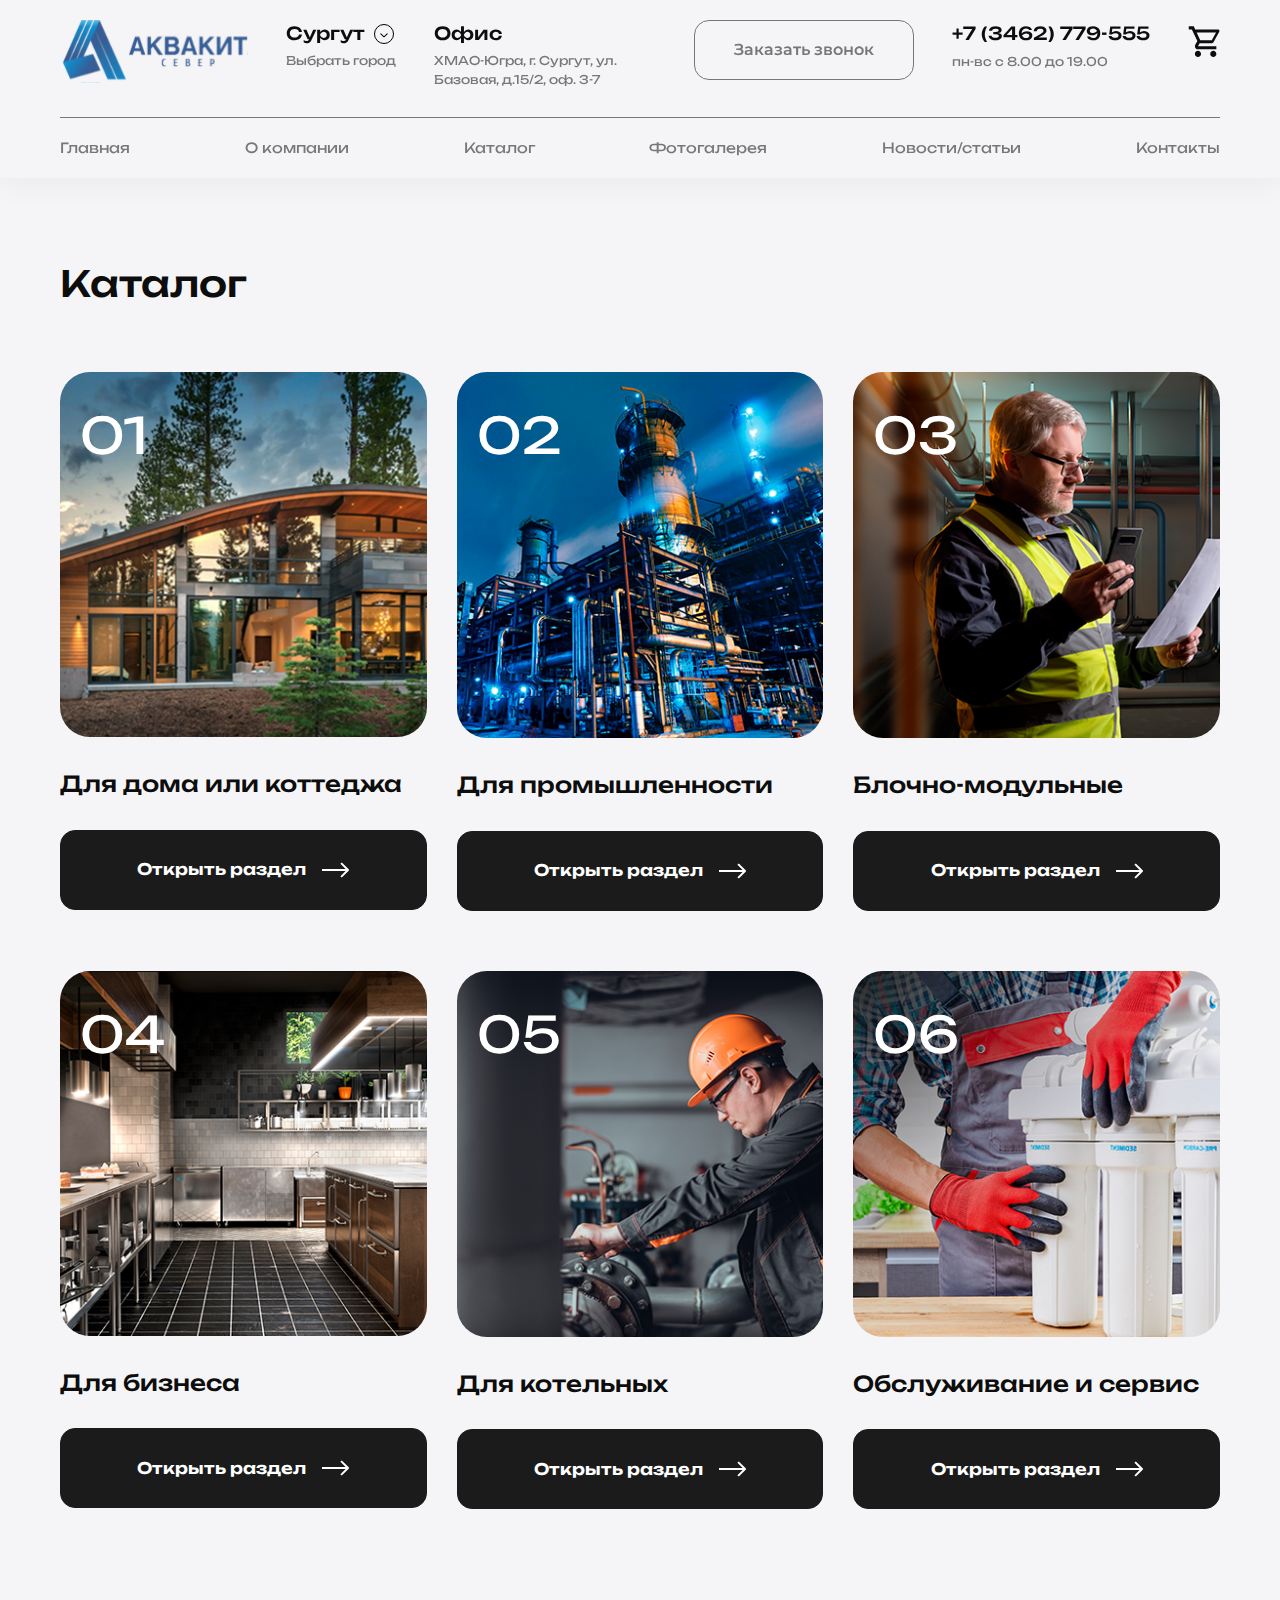
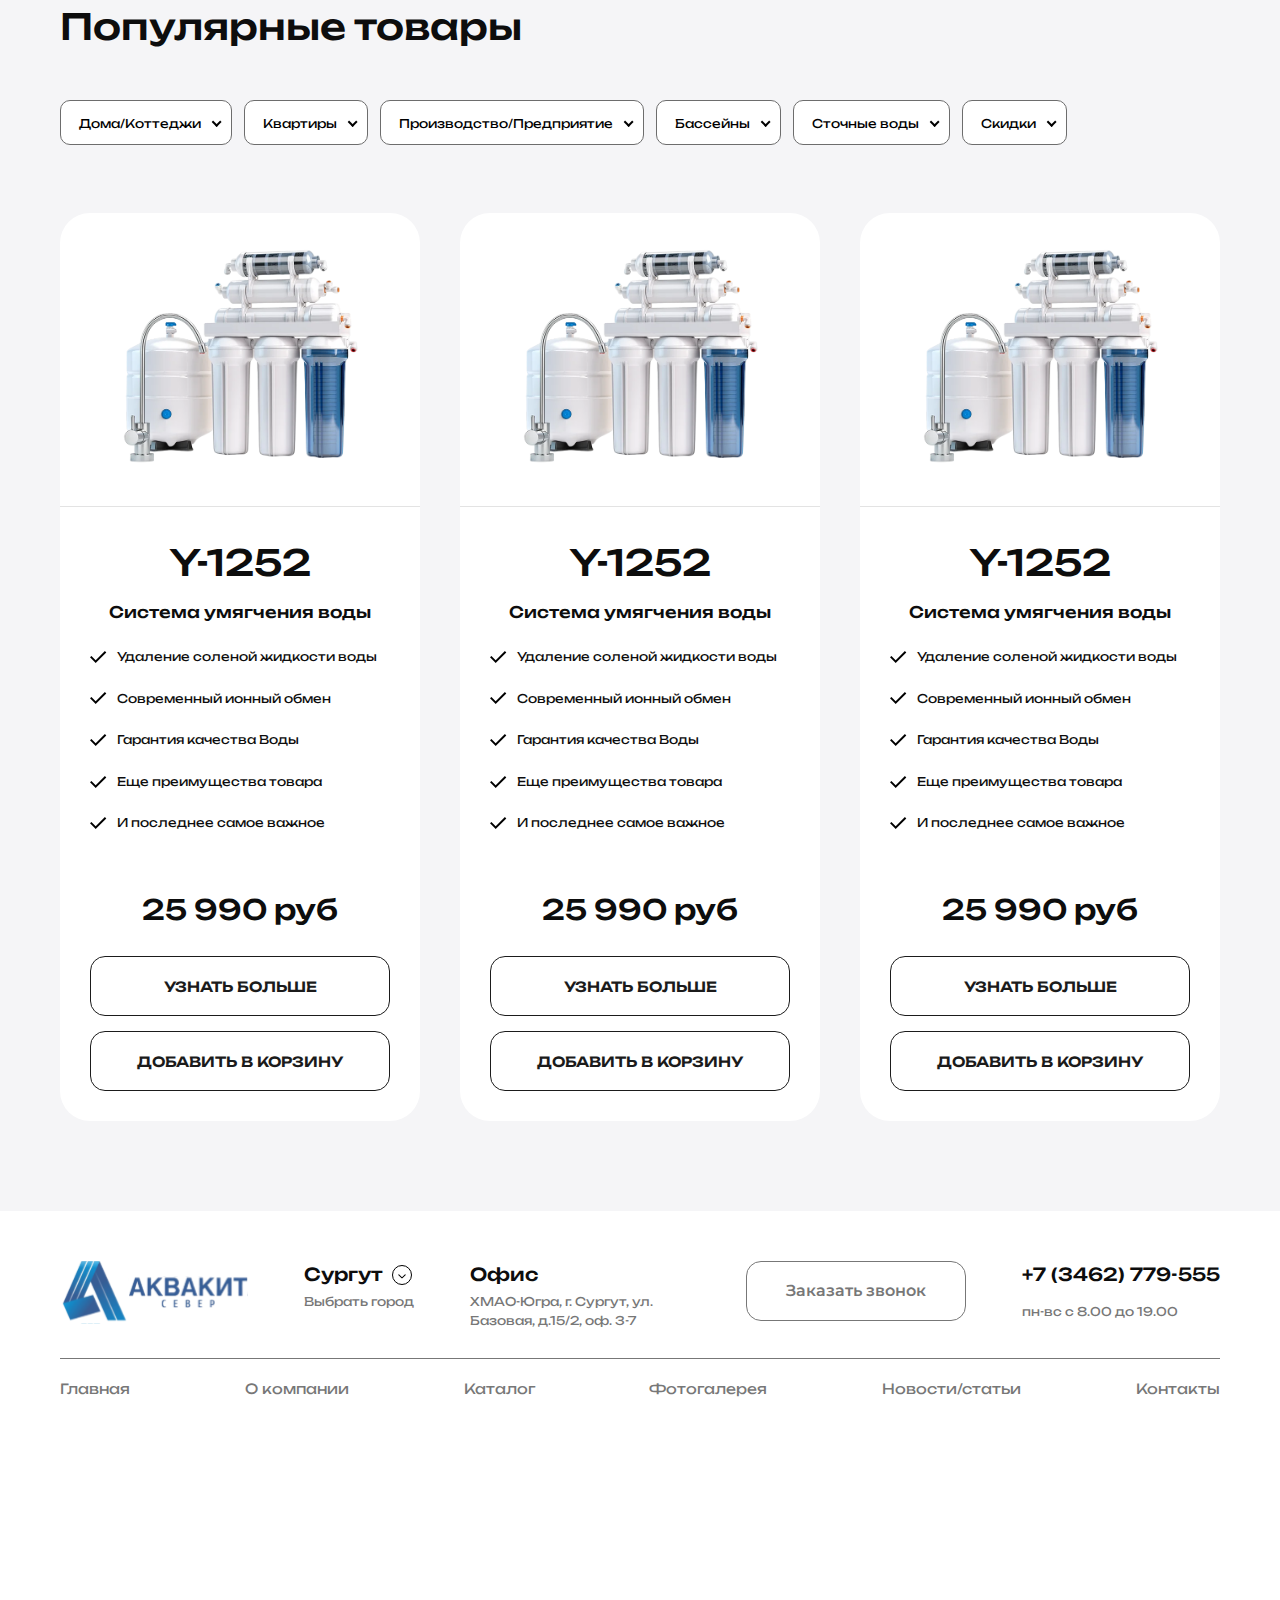
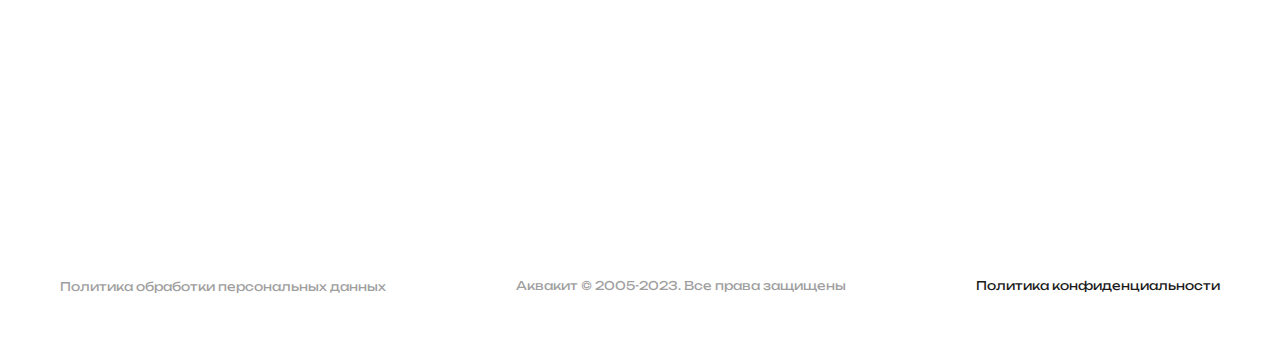
==== commit 57312303: "pagges" ====
--- a/catalog.html
+++ b/catalog.html
@@ -16,22 +16,28 @@
     <header class="header">
       <div class="container">
         <div class="header_mob">
-          <a class="header_mob_tel" href="tel:+73462779555">
-            <svg xmlns="http://www.w3.org/2000/svg" width="49" height="49" viewBox="0 0 49 49" fill="none">
-              <circle cx="24.5" cy="24.5" r="24.5" fill="#1B1B1B"/>
-              <path fill-rule="evenodd" clip-rule="evenodd" d="M29.6877 34.9674C28.2477 34.9144 24.1667 34.3504 19.8927 30.0774C15.6197 25.8034 15.0567 21.7234 15.0027 20.2824C14.9227 18.0864 16.6047 15.9534 18.5477 15.1204C18.7817 15.0194 19.0379 14.9809 19.2913 15.0088C19.5446 15.0367 19.7863 15.13 19.9927 15.2794C21.5927 16.4454 22.6967 18.2094 23.6447 19.5964C23.8533 19.9012 23.9425 20.272 23.8953 20.6382C23.8481 21.0045 23.6678 21.3406 23.3887 21.5824L21.4377 23.0314C21.3435 23.0995 21.2771 23.1995 21.251 23.3128C21.2249 23.4261 21.2408 23.545 21.2957 23.6474C21.7377 24.4504 22.5237 25.6464 23.4237 26.5464C24.3247 27.4464 25.5767 28.2844 26.4357 28.7764C26.5434 28.8369 26.6702 28.8538 26.79 28.8237C26.9098 28.7935 27.0135 28.7187 27.0797 28.6144L28.3497 26.6814C28.5832 26.3713 28.9277 26.1635 29.3109 26.1016C29.6942 26.0397 30.0865 26.1285 30.4057 26.3494C31.8127 27.3234 33.4547 28.4084 34.6567 29.9474C34.8184 30.1553 34.9212 30.4029 34.9544 30.6641C34.9877 30.9253 34.9501 31.1907 34.8457 31.4324C34.0087 33.3854 31.8907 35.0484 29.6877 34.9674Z" fill="white"/>
-            </svg>
-          </a>
-          <a class="header_mob_logo" href="#">Аквакит</a>
-          <div class="header_mob_burger">
-            <svg xmlns="http://www.w3.org/2000/svg" width="29" height="26" viewBox="0 0 29 26" fill="none">
-              <path d="M0 0H29V3.25H0V0ZM9.66667 11.375H29V14.625H9.66667V11.375ZM0 22.75H29V26H0V22.75Z" fill="#1D1D1D"/>
-            </svg>
-          </div>
+          <a class="header_mob_logo" href="#">
+            <img src="img/header/logo.svg" alt="">
+          </a>
+          <div class="header_mob_right">
+            <a class="header_mob_right_tel" href="tel:+73462779555">
+              <img src="img/header/tel.svg" alt="">
+            </a>
+            <a class="header_mob_right_cart" href="#">
+              <img src="img/header/cart.svg" alt="">
+            </a>
+            <div class="header_mob_burger">
+              <svg xmlns="http://www.w3.org/2000/svg" width="29" height="26" viewBox="0 0 29 26" fill="none">
+                <path d="M0 0H29V3.25H0V0ZM9.66667 11.375H29V14.625H9.66667V11.375ZM0 22.75H29V26H0V22.75Z" fill="#1D1D1D"/>
+              </svg>
+            </div>
+          </div>          
         </div>
         <div class="header_desk">
           <div class="header_desk_top">
-            <a href="/" class="header_desk_top_logo">Аквакит</a>
+            <a href="/" class="header_desk_top_logo">
+              <img src="img/header/logo.svg" alt="">
+            </a>
             <div class="header_desk_top_city">
               <div class="header_desk_top_city_up">
                 <span>Сургут</span>
@@ -56,6 +62,9 @@
               <a href="tel:+73462779555">+7 (3462) 779-555</a>
               <p>пн-вс с 8.00 до 19.00</p>
             </div>
+            <a class="header_desk_top_cart" href="#">
+              <img src="img/header/cart.svg" alt="">
+            </a>
           </div>
           <div class="header_desk_bottom">
             <ul>
@@ -396,7 +405,9 @@
       <div class="container">
         <div class="footer_desk">
           <div class="footer_desk_top">
-            <a href="/" class="footer_desk_top_logo">Аквакит</a>
+            <a href="/" class="footer_desk_top_logo">
+              <img src="img/header/logo.svg" alt="">
+            </a>
             <div class="footer_desk_top_city">
               <div class="footer_desk_top_city_up">
                 <span>Сургут</span>
@@ -459,6 +470,60 @@
       </div>
     </section>
 
+    <div class="back_modal"></div>
+
+    <div class="dropdown">
+      <div class="dropdown_top">
+        <span>Аквакит</span>
+        <div class="dropdown_top_close">
+          <svg xmlns="http://www.w3.org/2000/svg" width="35" height="35" viewBox="0 0 35 35" fill="none">
+            <rect x="0.5" y="0.5" width="34" height="34" rx="4.5" stroke="#232532" stroke-opacity="0.15"/>
+            <path d="M12.4 24L11 22.6L16.6 17L11 11.4L12.4 10L18 15.6L23.6 10L25 11.4L19.4 17L25 22.6L23.6 24L18 18.4L12.4 24Z" fill="#232532"/>
+          </svg>
+        </div>
+      </div>
+      <div class="dropdown_mid">
+        <ul>
+          <li class="active">
+            <a href="#">Главная</a>
+          </li>
+          <li>
+            <a href="#">О компании</a>
+          </li>
+          <li>
+            <a href="#">Каталог</a>
+          </li>
+          <li>
+            <a href="#">Фотогалерея</a>
+          </li>
+          <li>
+            <a href="#">Новости/статьи</a>
+          </li>
+          <li>
+            <a href="#">Контакты</a>
+          </li>
+        </ul>
+      </div>
+      <div class="dropdown_bottom">
+        <div class="dropdown_bottom_city">
+          <div class="dropdown_bottom_city_up">
+            <span>Сургут</span>
+            <svg xmlns="http://www.w3.org/2000/svg" width="20" height="20" viewBox="0 0 20 20" fill="none">
+              <path d="M9.64645 13.3536C9.84171 13.5488 10.1583 13.5488 10.3536 13.3536L13.5355 10.1716C13.7308 9.97631 13.7308 9.65973 13.5355 9.46447C13.3403 9.2692 13.0237 9.2692 12.8284 9.46447L10 12.2929L7.17157 9.46447C6.97631 9.2692 6.65973 9.2692 6.46447 9.46447C6.2692 9.65973 6.2692 9.97631 6.46447 10.1716L9.64645 13.3536ZM9.5 12L9.5 13L10.5 13L10.5 12L9.5 12Z" fill="black"/>
+              <circle cx="10" cy="10" r="9.5" stroke="black"/>
+            </svg>
+          </div>
+          <div class="dropdown_bottom_city_bottom">
+            <p>Выбрать город</p>
+          </div>
+        </div>
+        <div class="dropdown_bottom_info">
+          <a href="tel:+73462779555">+7 (3462) 779-555</a>
+          <p>пн-вс с 8.00 до 19.00</p>
+        </div>
+      </div>
+    </div>
+
     <script src="js/jquery-3.6.0.min.js"></script>
     <script src="js/slick.js"></script>
     <script src="js/jquery.nice-select.js"></script>
--- a/css/style.css
+++ b/css/style.css
@@ -169,6 +169,79 @@
     padding: 0px 0px;
   }
 }
+.no_fill {
+  -webkit-box-sizing: border-box;
+          box-sizing: border-box;
+  border: 1px solid #1B1B1B;
+  -webkit-transition: all 0.3s linear;
+  transition: all 0.3s linear;
+}
+.no_fill span {
+  color: #1B1B1B;
+  -webkit-transition: all 0.3s linear;
+  transition: all 0.3s linear;
+}
+.no_fill svg {
+  margin-right: 12px;
+}
+.no_fill svg path {
+  fill: #1B1B1B;
+  -webkit-transition: all 0.3s linear;
+  transition: all 0.3s linear;
+}
+.no_fill:hover {
+  background-color: #1B1B1B;
+  -webkit-transition: all 0.3s linear;
+  transition: all 0.3s linear;
+}
+.no_fill:hover span {
+  color: #fff;
+  -webkit-transition: all 0.3s linear;
+  transition: all 0.3s linear;
+}
+.no_fill:hover svg path {
+  fill: #fff;
+  -webkit-transition: all 0.3s linear;
+  transition: all 0.3s linear;
+}
+
+.fill {
+  -webkit-box-sizing: border-box;
+          box-sizing: border-box;
+  border: 1px solid #1B1B1B;
+  -webkit-transition: all 0.3s linear;
+  transition: all 0.3s linear;
+  background-color: #1B1B1B;
+}
+.fill span {
+  color: #fff;
+  -webkit-transition: all 0.3s linear;
+  transition: all 0.3s linear;
+}
+.fill svg {
+  margin-right: 12px;
+}
+.fill svg path {
+  fill: #fff;
+  -webkit-transition: all 0.3s linear;
+  transition: all 0.3s linear;
+}
+.fill:hover {
+  background-color: #fff;
+  -webkit-transition: all 0.3s linear;
+  transition: all 0.3s linear;
+}
+.fill:hover span {
+  color: #1B1B1B;
+  -webkit-transition: all 0.3s linear;
+  transition: all 0.3s linear;
+}
+.fill:hover svg path {
+  fill: #1B1B1B;
+  -webkit-transition: all 0.3s linear;
+  transition: all 0.3s linear;
+}
+
 .header {
   position: fixed;
   left: 0px;
@@ -199,16 +272,23 @@
       -ms-flex-pack: justify;
           justify-content: space-between;
 }
-.header_mob_logo {
-  color: #0D0D0D;
-  text-align: center;
-  font-size: 28px;
-  font-style: normal;
-  font-weight: 500;
-  line-height: 155%; /* 43.4px */
+.header_mob_logo img {
+  width: 148px;
+}
+.header_mob_right {
+  display: -webkit-box;
+  display: -ms-flexbox;
+  display: flex;
+  -webkit-box-align: center;
+      -ms-flex-align: center;
+          align-items: center;
+}
+.header_mob_right_cart {
+  margin-left: 22px;
 }
 .header_mob_burger {
   cursor: pointer;
+  margin-left: 22px;
 }
 .header_desk {
   display: none;
@@ -331,6 +411,8 @@
     border-radius: 15px;
     border: 1px solid #777;
     cursor: pointer;
+    -webkit-transition: all 0.3s linear;
+    transition: all 0.3s linear;
   }
   .header_desk_top_button span {
     color: #777;
@@ -339,6 +421,19 @@
     font-style: normal;
     font-weight: 600;
     line-height: 155%; /* 24.8px */
+    -webkit-transition: all 0.3s linear;
+    transition: all 0.3s linear;
+  }
+  .header_desk_top_button:hover {
+    background: #1B1B1B;
+    -webkit-transition: all 0.3s linear;
+    transition: all 0.3s linear;
+    border: 1px solid #1B1B1B;
+  }
+  .header_desk_top_button:hover span {
+    color: #fff;
+    -webkit-transition: all 0.3s linear;
+    transition: all 0.3s linear;
   }
   .header_desk_top_right {
     display: -webkit-box;
@@ -365,7 +460,10 @@
     font-style: normal;
     font-weight: 400;
     line-height: 155%; /* 18.6px */
-    margin-top: 14px;
+    margin-top: 5px;
+  }
+  .header_desk_top_cart {
+    margin-top: 6px;
   }
   .header_desk_bottom {
     margin-top: 40px;
@@ -397,6 +495,13 @@
     font-style: normal;
     font-weight: 400;
     line-height: 155%; /* 21.7px */
+    -webkit-transition: all 0.3s linear;
+    transition: all 0.3s linear;
+  }
+  .header_desk_bottom ul li a:hover {
+    color: #1B1B1B;
+    -webkit-transition: all 0.3s linear;
+    transition: all 0.3s linear;
   }
 }
 
@@ -444,43 +549,16 @@
       -ms-flex-pack: center;
           justify-content: center;
   margin-top: 15px;
-  -webkit-transition: all 0.3s linear;
-  transition: all 0.3s linear;
   cursor: pointer;
 }
 .main_block_left_btns_item span {
-  color: #1B1B1B;
   font-size: 16px;
   font-style: normal;
   font-weight: 400;
   line-height: 155%; /* 24.8px */
-  -webkit-transition: all 0.3s linear;
-  transition: all 0.3s linear;
 }
 .main_block_left_btns_item svg {
   margin-left: 18px;
-  -webkit-transition: all 0.3s linear;
-  transition: all 0.3s linear;
-}
-.main_block_left_btns_item svg path {
-  -webkit-transition: all 0.3s linear;
-  transition: all 0.3s linear;
-}
-.main_block_left_btns_item:hover {
-  border: 1px solid #9F9F9F;
-  background: #1B1B1B;
-  -webkit-transition: all 0.3s linear;
-  transition: all 0.3s linear;
-}
-.main_block_left_btns_item:hover span {
-  color: #FFF;
-  -webkit-transition: all 0.3s linear;
-  transition: all 0.3s linear;
-}
-.main_block_left_btns_item:hover svg path {
-  fill: #fff;
-  -webkit-transition: all 0.3s linear;
-  transition: all 0.3s linear;
 }
 .main_block_right {
   position: relative;
@@ -581,7 +659,6 @@
           box-sizing: border-box;
   height: 80px;
   border-radius: 15px;
-  border: 1px solid #9F9F9F;
   display: -webkit-box;
   display: -ms-flexbox;
   display: flex;
@@ -597,23 +674,11 @@
   cursor: pointer;
 }
 .main_form_btn span {
-  color: #1B1B1B;
   text-align: center;
   font-size: 16px;
   font-style: normal;
   font-weight: 600;
   line-height: 155%; /* 24.8px */
-  -webkit-transition: all 0.3s linear;
-  transition: all 0.3s linear;
-}
-.main_form_btn:hover {
-  border: 1px solid #9F9F9F;
-  background: #1B1B1B;
-  -webkit-transition: all 0.3s linear;
-  transition: all 0.3s linear;
-}
-.main_form_btn:hover span {
-  color: #fff;
   -webkit-transition: all 0.3s linear;
   transition: all 0.3s linear;
 }
@@ -808,6 +873,16 @@
     width: 700px;
     margin: 0 auto;
   }
+  .main_clear_list_item {
+    -webkit-transition: all 0.3s linear;
+    transition: all 0.3s linear;
+  }
+  .main_clear_list_item:hover {
+    -webkit-transform: translateY(-15px);
+            transform: translateY(-15px);
+    -webkit-transition: all 0.3s linear;
+    transition: all 0.3s linear;
+  }
 }
 @media (min-width: 1200px) {
   .main {
@@ -1258,28 +1333,15 @@
           justify-content: center;
   height: 60px;
   border-radius: 15px;
-  border: 1px solid #1B1B1B;
   -webkit-transition: all 0.3s linear;
   transition: all 0.3s linear;
   margin-top: 15px;
 }
 .catalog_list_item_bot_btns a span {
-  color: #1B1B1B;
   font-size: 14px;
   font-style: normal;
   font-weight: 600;
   line-height: 155%;
-  text-transform: uppercase;
-  -webkit-transition: all 0.3s linear;
-  transition: all 0.3s linear;
-}
-.catalog_list_item_bot_btns a:hover {
-  background: #1B1B1B;
-  -webkit-transition: all 0.3s linear;
-  transition: all 0.3s linear;
-}
-.catalog_list_item_bot_btns a:hover span {
-  color: #FFF;
   -webkit-transition: all 0.3s linear;
   transition: all 0.3s linear;
 }
@@ -1487,6 +1549,48 @@
   }
 }
 
+.pulse {
+  -webkit-animation: pulse-animation 1.5s infinite;
+          animation: pulse-animation 1.5s infinite;
+}
+
+@-webkit-keyframes pulse {
+  0% {
+    -webkit-transform: scale(0.85);
+            transform: scale(0.85);
+  }
+  70% {
+    -webkit-transform: scale(1);
+            transform: scale(1);
+    -webkit-box-shadow: 0 0 0 50px rgba(128, 128, 128, 0);
+            box-shadow: 0 0 0 50px rgba(128, 128, 128, 0);
+  }
+  100% {
+    -webkit-transform: scale(1);
+            transform: scale(1);
+    -webkit-box-shadow: 0 0 0 0 rgba(128, 128, 128, 0);
+            box-shadow: 0 0 0 0 rgba(128, 128, 128, 0);
+  }
+}
+
+@keyframes pulse {
+  0% {
+    -webkit-transform: scale(0.85);
+            transform: scale(0.85);
+  }
+  70% {
+    -webkit-transform: scale(1);
+            transform: scale(1);
+    -webkit-box-shadow: 0 0 0 50px rgba(128, 128, 128, 0);
+            box-shadow: 0 0 0 50px rgba(128, 128, 128, 0);
+  }
+  100% {
+    -webkit-transform: scale(1);
+            transform: scale(1);
+    -webkit-box-shadow: 0 0 0 0 rgba(128, 128, 128, 0);
+            box-shadow: 0 0 0 0 rgba(128, 128, 128, 0);
+  }
+}
 .video {
   -webkit-box-sizing: border-box;
           box-sizing: border-box;
@@ -1512,8 +1616,18 @@
       -ms-flex-pack: center;
           justify-content: center;
 }
+.video_block_wrap {
+  position: relative;
+  -webkit-box-shadow: 0 0 0 0 rgba(128, 128, 128, 0.5);
+          box-shadow: 0 0 0 0 rgba(128, 128, 128, 0.5);
+  -webkit-box-sizing: border-box;
+          box-sizing: border-box;
+  border-radius: 50%;
+  -webkit-animation: pulse 1.5s infinite;
+          animation: pulse 1.5s infinite;
+}
 .video_block_play {
-  width: 194px;
+  width: 144px;
   cursor: pointer;
 }
 .video_block_signature_mob {
@@ -1792,8 +1906,6 @@
   -webkit-box-sizing: border-box;
           box-sizing: border-box;
   border-radius: 15px;
-  border: 1px solid #1B1B1B;
-  background: #1B1B1B;
   height: 60px;
   line-height: 60px;
   width: 100%;
@@ -1956,6 +2068,14 @@
   font-weight: 600;
   font-family: "Unbounded", sans-serif;
   cursor: pointer;
+  -webkit-transition: all 0.3s linear;
+  transition: all 0.3s linear;
+}
+.form_main_block_bottom_submit input:hover {
+  -webkit-transition: all 0.3s linear;
+  transition: all 0.3s linear;
+  background-color: #fff;
+  color: #1B1B1B;
 }
 .form_main_block_bottom_files {
   -webkit-box-ordinal-group: 2;
@@ -3673,6 +3793,7 @@
           box-sizing: border-box;
   position: relative;
   padding-top: 160px;
+  padding-bottom: 80px;
 }
 .product_block_left {
   position: relative;
@@ -3824,41 +3945,14 @@
           justify-content: center;
   box-sizing: border-box;
   border-radius: 15px;
-  border: 1px solid #1B1B1B;
-  -webkit-transition: all 0.3s linear;
-  transition: all 0.3s linear;
   margin-top: 15px;
 }
 .product_block_right_btns_item span {
-  color: #1B1B1B;
   text-align: center;
   font-size: 14px;
   font-style: normal;
   font-weight: 400;
   line-height: 155%;
-  -webkit-transition: all 0.3s linear;
-  transition: all 0.3s linear;
-}
-.product_block_right_btns_item svg {
-  margin-right: 12px;
-}
-.product_block_right_btns_item svg path {
-  fill: #1B1B1B;
-  -webkit-transition: all 0.3s linear;
-  transition: all 0.3s linear;
-}
-.product_block_right_btns_item:hover {
-  -webkit-transition: all 0.3s linear;
-  transition: all 0.3s linear;
-  background: #1B1B1B;
-}
-.product_block_right_btns_item:hover span {
-  color: #FFF;
-  -webkit-transition: all 0.3s linear;
-  transition: all 0.3s linear;
-}
-.product_block_right_btns_item:hover svg path {
-  fill: #fff;
   -webkit-transition: all 0.3s linear;
   transition: all 0.3s linear;
 }
@@ -3965,6 +4059,477 @@
   line-height: 155%; /* 18.6px */
   display: inline-block;
   margin-top: 15px;
+}
+.product_example {
+  margin-top: 80px;
+}
+.product_example_title {
+  display: -webkit-box;
+  display: -ms-flexbox;
+  display: flex;
+  -webkit-box-orient: vertical;
+  -webkit-box-direction: normal;
+      -ms-flex-direction: column;
+          flex-direction: column;
+  -webkit-box-align: start;
+      -ms-flex-align: start;
+          align-items: flex-start;
+}
+.product_example_title h3 {
+  color: #0D0D0D;
+  font-size: 28px;
+  font-style: normal;
+  font-weight: 500;
+  line-height: 155%; /* 43.4px */
+}
+.product_example_title_arrows {
+  display: -webkit-box;
+  display: -ms-flexbox;
+  display: flex;
+  -webkit-box-align: center;
+      -ms-flex-align: center;
+          align-items: center;
+  -webkit-box-pack: center;
+      -ms-flex-pack: center;
+          justify-content: center;
+  width: 100%;
+  margin-top: 20px;
+}
+.product_example_title_arrows_prev {
+  -webkit-box-sizing: border-box;
+          box-sizing: border-box;
+  display: -webkit-box;
+  display: -ms-flexbox;
+  display: flex;
+  -webkit-box-align: center;
+      -ms-flex-align: center;
+          align-items: center;
+  -webkit-box-pack: center;
+      -ms-flex-pack: center;
+          justify-content: center;
+  border-radius: 50%;
+  border: 1px solid #7A7A7A;
+  width: 62px;
+  height: 62px;
+  cursor: pointer;
+  -webkit-transition: all 0.3s linear;
+  transition: all 0.3s linear;
+}
+.product_example_title_arrows_prev svg path {
+  -webkit-transition: all 0.3s linear;
+  transition: all 0.3s linear;
+}
+.product_example_title_arrows_prev:hover {
+  border: 1px solid #1B1B1B;
+  background: #1B1B1B;
+  -webkit-transition: all 0.3s linear;
+  transition: all 0.3s linear;
+}
+.product_example_title_arrows_prev:hover svg path {
+  fill: #fff;
+  -webkit-transition: all 0.3s linear;
+  transition: all 0.3s linear;
+}
+.product_example_title_arrows_next {
+  -webkit-box-sizing: border-box;
+          box-sizing: border-box;
+  display: -webkit-box;
+  display: -ms-flexbox;
+  display: flex;
+  -webkit-box-align: center;
+      -ms-flex-align: center;
+          align-items: center;
+  -webkit-box-pack: center;
+      -ms-flex-pack: center;
+          justify-content: center;
+  border-radius: 50%;
+  border: 1px solid #7A7A7A;
+  width: 62px;
+  height: 62px;
+  cursor: pointer;
+  -webkit-transition: all 0.3s linear;
+  transition: all 0.3s linear;
+  margin-left: 20px;
+}
+.product_example_title_arrows_next svg path {
+  -webkit-transition: all 0.3s linear;
+  transition: all 0.3s linear;
+}
+.product_example_title_arrows_next:hover {
+  border: 1px solid #1B1B1B;
+  background: #1B1B1B;
+  -webkit-transition: all 0.3s linear;
+  transition: all 0.3s linear;
+}
+.product_example_title_arrows_next:hover svg path {
+  fill: #fff;
+  -webkit-transition: all 0.3s linear;
+  transition: all 0.3s linear;
+}
+.product_example_slider {
+  margin-top: 30px;
+}
+.product_example_slider_item img {
+  -webkit-box-sizing: border-box;
+          box-sizing: border-box;
+  width: 100%;
+  border-radius: 20px;
+}
+.product_nav {
+  display: -webkit-box;
+  display: -ms-flexbox;
+  display: flex;
+  -ms-flex-wrap: wrap;
+      flex-wrap: wrap;
+  -webkit-box-align: stretch;
+      -ms-flex-align: stretch;
+          align-items: stretch;
+  position: relative;
+  -webkit-box-pack: start;
+      -ms-flex-pack: start;
+          justify-content: flex-start;
+  margin-top: 80px;
+}
+.product_nav_item {
+  -webkit-box-sizing: border-box;
+          box-sizing: border-box;
+  height: 80px;
+  display: -webkit-box;
+  display: -ms-flexbox;
+  display: flex;
+  -webkit-box-align: center;
+      -ms-flex-align: center;
+          align-items: center;
+  -webkit-box-pack: center;
+      -ms-flex-pack: center;
+          justify-content: center;
+  padding: 0px 15px;
+  border-radius: 10px;
+  background: #fff;
+  -webkit-transition: all 0.3s linear;
+  transition: all 0.3s linear;
+  margin-right: 3px;
+  margin-top: 3px;
+  cursor: pointer;
+}
+.product_nav_item span {
+  color: #1B1B1B;
+  font-size: 16px;
+  font-style: normal;
+  font-weight: 400;
+  line-height: 200%; /* 32px */
+  -webkit-transition: all 0.3s linear;
+  transition: all 0.3s linear;
+}
+.product_nav_item.active {
+  background: #1B1B1B;
+  -webkit-transition: all 0.3s linear;
+  transition: all 0.3s linear;
+}
+.product_nav_item.active span {
+  color: #FFF;
+  -webkit-transition: all 0.3s linear;
+  transition: all 0.3s linear;
+}
+.product_nav_item:hover {
+  background: #1B1B1B;
+  -webkit-transition: all 0.3s linear;
+  transition: all 0.3s linear;
+}
+.product_nav_item:hover span {
+  color: #FFF;
+  -webkit-transition: all 0.3s linear;
+  transition: all 0.3s linear;
+}
+.product_description {
+  margin-top: 30px;
+}
+.product_description_item {
+  display: none;
+}
+.product_description_item.active {
+  display: block;
+}
+.product_description_item p {
+  color: #777;
+  font-size: 12px;
+  font-style: normal;
+  font-weight: 400;
+  line-height: 200%; /* 24px */
+}
+.product_similar {
+  margin-top: 80px;
+}
+.product_similar_title {
+  display: -webkit-box;
+  display: -ms-flexbox;
+  display: flex;
+  -webkit-box-orient: vertical;
+  -webkit-box-direction: normal;
+      -ms-flex-direction: column;
+          flex-direction: column;
+  -webkit-box-align: start;
+      -ms-flex-align: start;
+          align-items: flex-start;
+}
+.product_similar_title h3 {
+  color: #0D0D0D;
+  font-size: 28px;
+  font-style: normal;
+  font-weight: 500;
+  line-height: 155%; /* 43.4px */
+}
+.product_similar_title_arrows {
+  display: -webkit-box;
+  display: -ms-flexbox;
+  display: flex;
+  -webkit-box-align: center;
+      -ms-flex-align: center;
+          align-items: center;
+  -webkit-box-pack: center;
+      -ms-flex-pack: center;
+          justify-content: center;
+  width: 100%;
+  margin-top: 20px;
+}
+.product_similar_title_arrows_prev {
+  -webkit-box-sizing: border-box;
+          box-sizing: border-box;
+  display: -webkit-box;
+  display: -ms-flexbox;
+  display: flex;
+  -webkit-box-align: center;
+      -ms-flex-align: center;
+          align-items: center;
+  -webkit-box-pack: center;
+      -ms-flex-pack: center;
+          justify-content: center;
+  border-radius: 50%;
+  border: 1px solid #7A7A7A;
+  width: 62px;
+  height: 62px;
+  cursor: pointer;
+  -webkit-transition: all 0.3s linear;
+  transition: all 0.3s linear;
+}
+.product_similar_title_arrows_prev svg path {
+  -webkit-transition: all 0.3s linear;
+  transition: all 0.3s linear;
+}
+.product_similar_title_arrows_prev:hover {
+  border: 1px solid #1B1B1B;
+  background: #1B1B1B;
+  -webkit-transition: all 0.3s linear;
+  transition: all 0.3s linear;
+}
+.product_similar_title_arrows_prev:hover svg path {
+  fill: #fff;
+  -webkit-transition: all 0.3s linear;
+  transition: all 0.3s linear;
+}
+.product_similar_title_arrows_next {
+  -webkit-box-sizing: border-box;
+          box-sizing: border-box;
+  display: -webkit-box;
+  display: -ms-flexbox;
+  display: flex;
+  -webkit-box-align: center;
+      -ms-flex-align: center;
+          align-items: center;
+  -webkit-box-pack: center;
+      -ms-flex-pack: center;
+          justify-content: center;
+  border-radius: 50%;
+  border: 1px solid #7A7A7A;
+  width: 62px;
+  height: 62px;
+  cursor: pointer;
+  -webkit-transition: all 0.3s linear;
+  transition: all 0.3s linear;
+  margin-left: 20px;
+}
+.product_similar_title_arrows_next svg path {
+  -webkit-transition: all 0.3s linear;
+  transition: all 0.3s linear;
+}
+.product_similar_title_arrows_next:hover {
+  border: 1px solid #1B1B1B;
+  background: #1B1B1B;
+  -webkit-transition: all 0.3s linear;
+  transition: all 0.3s linear;
+}
+.product_similar_title_arrows_next:hover svg path {
+  fill: #fff;
+  -webkit-transition: all 0.3s linear;
+  transition: all 0.3s linear;
+}
+.product_similar_slider_item {
+  position: relative;
+  -webkit-box-sizing: border-box;
+          box-sizing: border-box;
+  padding: 26px 35px 40px 35px;
+  border-radius: 30px;
+  background: #FFF;
+  margin-top: 25px;
+}
+.product_similar_slider_item_top {
+  position: relative;
+}
+.product_similar_slider_item_top img {
+  width: 100%;
+}
+.product_similar_slider_item_text {
+  margin-top: 64px;
+  position: relative;
+}
+.product_similar_slider_item_text::after {
+  content: "";
+  width: calc(100% + 70px);
+  height: 1px;
+  position: absolute;
+  left: -35px;
+  top: -29px;
+  background: #E3E3E3;
+}
+.product_similar_slider_item_text h3 {
+  color: #0D0D0D;
+  font-size: 36px;
+  font-style: normal;
+  font-weight: 500;
+  line-height: 155%; /* 55.8px */
+  text-align: center;
+}
+.product_similar_slider_item_text p {
+  color: #0D0D0D;
+  text-align: center;
+  font-size: 16px;
+  font-style: normal;
+  font-weight: 500;
+  line-height: 155%; /* 24.8px */
+  margin-top: 10px;
+}
+.product_similar_slider_item_text ul li {
+  display: -webkit-box;
+  display: -ms-flexbox;
+  display: flex;
+  -webkit-box-align: center;
+      -ms-flex-align: center;
+          align-items: center;
+  color: #0D0D0D;
+  font-size: 12px;
+  font-style: normal;
+  font-weight: 400;
+  line-height: 155%; /* 18.6px */
+  margin-top: 23px;
+}
+.product_similar_slider_item_text ul li svg {
+  margin-right: 10px;
+}
+.product_similar_slider_item_bot {
+  display: -webkit-box;
+  display: -ms-flexbox;
+  display: flex;
+  -webkit-box-orient: vertical;
+  -webkit-box-direction: normal;
+      -ms-flex-direction: column;
+          flex-direction: column;
+  -webkit-box-align: center;
+      -ms-flex-align: center;
+          align-items: center;
+  margin-top: 55px;
+}
+.product_similar_slider_item_bot_price {
+  text-align: center;
+  color: #0D0D0D;
+  font-size: 28px;
+  font-style: normal;
+  font-weight: 500;
+  line-height: 155%; /* 43.4px */
+}
+.product_similar_slider_item_bot_btns {
+  width: 100%;
+  margin-top: 10px;
+}
+.product_similar_slider_item_bot_btns_more {
+  -webkit-box-sizing: border-box;
+          box-sizing: border-box;
+  width: 100%;
+  display: -webkit-box;
+  display: -ms-flexbox;
+  display: flex;
+  -webkit-box-align: center;
+      -ms-flex-align: center;
+          align-items: center;
+  -webkit-box-pack: center;
+      -ms-flex-pack: center;
+          justify-content: center;
+  height: 60px;
+  background: #1B1B1B;
+  border-radius: 15px;
+  border: 1px solid #1B1B1B;
+  -webkit-transition: all 0.3s linear;
+  transition: all 0.3s linear;
+  margin-top: 15px;
+}
+.product_similar_slider_item_bot_btns_more span {
+  color: #fff;
+  font-size: 14px;
+  font-style: normal;
+  font-weight: 600;
+  line-height: 155%;
+  -webkit-transition: all 0.3s linear;
+  transition: all 0.3s linear;
+  text-align: center;
+}
+.product_similar_slider_item_bot_btns_more:hover {
+  background: #fff;
+  -webkit-transition: all 0.3s linear;
+  transition: all 0.3s linear;
+}
+.product_similar_slider_item_bot_btns_more:hover span {
+  color: #1B1B1B;
+  -webkit-transition: all 0.3s linear;
+  transition: all 0.3s linear;
+}
+.product_similar_slider_item_bot_btns_add {
+  -webkit-box-sizing: border-box;
+          box-sizing: border-box;
+  width: 100%;
+  display: -webkit-box;
+  display: -ms-flexbox;
+  display: flex;
+  -webkit-box-align: center;
+      -ms-flex-align: center;
+          align-items: center;
+  -webkit-box-pack: center;
+      -ms-flex-pack: center;
+          justify-content: center;
+  height: 60px;
+  border-radius: 15px;
+  border: 1px solid #1B1B1B;
+  -webkit-transition: all 0.3s linear;
+  transition: all 0.3s linear;
+  margin-top: 15px;
+}
+.product_similar_slider_item_bot_btns_add span {
+  color: #1B1B1B;
+  font-size: 14px;
+  font-style: normal;
+  font-weight: 600;
+  line-height: 155%;
+  -webkit-transition: all 0.3s linear;
+  transition: all 0.3s linear;
+  text-align: center;
+}
+.product_similar_slider_item_bot_btns_add:hover {
+  background: #1B1B1B;
+  -webkit-transition: all 0.3s linear;
+  transition: all 0.3s linear;
+}
+.product_similar_slider_item_bot_btns_add:hover span {
+  color: #FFF;
+  -webkit-transition: all 0.3s linear;
+  transition: all 0.3s linear;
 }
 @media (min-width: 768px) {
   .product_block_right_info {
@@ -4038,6 +4603,71 @@
   .product_clear_list_item span {
     font-size: 12px;
   }
+  .product_example {
+    margin-top: 78px;
+  }
+  .product_example_title {
+    display: -webkit-box;
+    display: -ms-flexbox;
+    display: flex;
+    -webkit-box-orient: horizontal;
+    -webkit-box-direction: normal;
+        -ms-flex-direction: row;
+            flex-direction: row;
+    -webkit-box-align: center;
+        -ms-flex-align: center;
+            align-items: center;
+    -webkit-box-pack: justify;
+        -ms-flex-pack: justify;
+            justify-content: space-between;
+  }
+  .product_example_title h3 {
+    font-size: 32px;
+  }
+  .product_example_title_arrows {
+    margin-top: 0px;
+    width: auto;
+  }
+  .product_example_slider {
+    margin-top: 38px;
+  }
+  .product_example_slider .slick-slide {
+    margin: 0px 10px;
+  }
+  .product_nav {
+    margin-top: 50px;
+  }
+  .product_description {
+    margin-top: 30px;
+  }
+  .product_description_item p {
+    font-size: 14px;
+  }
+  .product_similar_title {
+    display: -webkit-box;
+    display: -ms-flexbox;
+    display: flex;
+    -webkit-box-orient: horizontal;
+    -webkit-box-direction: normal;
+        -ms-flex-direction: row;
+            flex-direction: row;
+    -webkit-box-align: center;
+        -ms-flex-align: center;
+            align-items: center;
+    -webkit-box-pack: justify;
+        -ms-flex-pack: justify;
+            justify-content: space-between;
+  }
+  .product_similar_title h3 {
+    font-size: 32px;
+  }
+  .product_similar_title_arrows {
+    margin-top: 0px;
+    width: auto;
+  }
+  .product_similar_slider .slick-slide {
+    margin: 0px 10px;
+  }
 }
 @media (min-width: 1024px) {
   .product_block {
@@ -4088,14 +4718,38 @@
   .product_clear_list_item {
     margin-top: 0px;
     margin-bottom: 32px;
+    -webkit-transition: all 0.3s linear;
+    transition: all 0.3s linear;
+  }
+  .product_clear_list_item:hover {
+    -webkit-transform: translateY(-15px);
+            transform: translateY(-15px);
+    -webkit-transition: all 0.3s linear;
+    transition: all 0.3s linear;
   }
   .product_clear::after {
     top: -56px;
+  }
+  .product_example {
+    margin-top: 90px;
+  }
+  .product_example_slider {
+    margin-top: 50px;
+  }
+  .product_description {
+    margin-top: 50px;
+  }
+  .product_similar_slider {
+    margin-top: 40px;
+  }
+  .product_similar_slider_item {
+    margin-top: 0px;
   }
 }
 @media (min-width: 1200px) {
   .product {
     padding-top: 236px;
+    padding-bottom: 90px;
   }
   .product_block_right_btns_item {
     width: calc(50% - 10px);
@@ -4121,6 +4775,1045 @@
   .product_clear_list_item:last-child {
     margin-right: 0px;
   }
+  .product_example_title h3 {
+    font-size: 36px;
+  }
+  .product_example_slider {
+    margin-top: 40px;
+  }
+  .product_example_slider .slick-slide {
+    margin: 0px 20px;
+  }
+  .product_nav {
+    -webkit-box-pack: justify;
+        -ms-flex-pack: justify;
+            justify-content: space-between;
+  }
+  .product_nav_item:last-child {
+    margin-right: 0px;
+  }
+  .product_similar {
+    margin-top: 72px;
+  }
+  .product_similar_slider {
+    margin-top: 35px;
+  }
+  .product_similar .slick-slide {
+    margin: 0px 20px;
+  }
+}
+
+.photo {
+  -webkit-box-sizing: border-box;
+          box-sizing: border-box;
+  padding-top: 140px;
+  padding-bottom: 80px;
+}
+.photo_block h2 {
+  color: #0D0D0D;
+  font-size: 28px;
+  font-style: normal;
+  font-weight: 500;
+  line-height: 155%; /* 43.4px */
+}
+.photo_block_main {
+  margin-top: 32px;
+}
+.photo_block_main_left img {
+  width: 100%;
+  border-radius: 20px;
+}
+.photo_block_main_right {
+  margin-top: 30px;
+}
+.photo_block_main_right_date {
+  color: #777;
+  font-size: 14px;
+  font-style: normal;
+  font-weight: 400;
+  line-height: 250%; /* 35px */
+}
+.photo_block_main_right h3 {
+  color: #0D0D0D;
+  font-size: 18px;
+  font-style: normal;
+  font-weight: 500;
+  line-height: 200%; /* 36px */
+  margin-top: 13px;
+}
+.photo_block_main_right_text {
+  color: #777;
+  font-size: 14px;
+  font-style: normal;
+  font-weight: 400;
+  line-height: 250%; /* 35px */
+  margin-top: 12px;
+}
+.photo_block_main_right_btn {
+  width: 100%;
+  -webkit-box-sizing: border-box;
+          box-sizing: border-box;
+  height: 60px;
+  display: -webkit-box;
+  display: -ms-flexbox;
+  display: flex;
+  -webkit-box-align: center;
+      -ms-flex-align: center;
+          align-items: center;
+  -webkit-box-pack: center;
+      -ms-flex-pack: center;
+          justify-content: center;
+  cursor: pointer;
+  border-radius: 15px;
+  margin-top: 30px;
+}
+.photo_block_main_right_btn span {
+  font-size: 14px;
+  font-style: normal;
+  font-weight: 400;
+  line-height: 155%; /* 21.7px */
+}
+.photo_block_gallery {
+  margin-top: 30px;
+}
+.photo_block_gallery_item {
+  margin-top: 80px;
+}
+.photo_block_gallery_item:first-child {
+  margin-top: 0px;
+}
+.photo_block_gallery_item_title h4 {
+  color: #0D0D0D;
+  font-size: 18px;
+  font-style: normal;
+  font-weight: 500;
+  line-height: 200%; /* 36px */
+}
+.photo_block_gallery_item_title span {
+  color: #777;
+  font-size: 14px;
+  font-style: normal;
+  font-weight: 400;
+  display: inline-block;
+  line-height: 250%; /* 35px */
+  margin-top: 3px;
+}
+.photo_block_gallery_item_images {
+  position: relative;
+}
+.photo_block_gallery_item_images img {
+  width: 100%;
+  -webkit-box-sizing: border-box;
+          box-sizing: border-box;
+  border-radius: 20px;
+  margin-top: 20px;
+}
+@media (min-width: 768px) {
+  .photo_block h2 {
+    font-size: 32px;
+  }
+  .photo_block_main {
+    display: -webkit-box;
+    display: -ms-flexbox;
+    display: flex;
+    -webkit-box-align: stretch;
+        -ms-flex-align: stretch;
+            align-items: stretch;
+    position: relative;
+    margin-top: 40px;
+  }
+  .photo_block_main_left {
+    height: inherit;
+  }
+  .photo_block_main_left img {
+    width: 352px;
+    height: 100%;
+    -o-object-fit: cover;
+       object-fit: cover;
+  }
+  .photo_block_main_right {
+    display: -webkit-box;
+    display: -ms-flexbox;
+    display: flex;
+    -webkit-box-orient: vertical;
+    -webkit-box-direction: normal;
+        -ms-flex-direction: column;
+            flex-direction: column;
+    -webkit-box-align: start;
+        -ms-flex-align: start;
+            align-items: flex-start;
+    margin-left: 20px;
+    margin-top: 0px;
+  }
+  .photo_block_main_right_btn {
+    width: auto;
+    padding: 0px 48px;
+  }
+  .photo_block_gallery_item_images {
+    display: -webkit-box;
+    display: -ms-flexbox;
+    display: flex;
+    -webkit-box-pack: start;
+        -ms-flex-pack: start;
+            justify-content: flex-start;
+    position: relative;
+    -webkit-box-align: start;
+        -ms-flex-align: start;
+            align-items: flex-start;
+    -ms-flex-wrap: wrap;
+        flex-wrap: wrap;
+  }
+  .photo_block_gallery_item_images img {
+    width: calc(33.3333333333% - 14px);
+    margin-right: 21px;
+  }
+  .photo_block_gallery_item_images img:nth-child(3n) {
+    margin-right: 0px;
+  }
+}
+@media (min-width: 1024px) {
+  .photo_block_main {
+    position: relative;
+  }
+  .photo_block_main_left {
+    width: calc(50% - 15px);
+  }
+  .photo_block_main_left img {
+    width: 100%;
+  }
+  .photo_block_main_right {
+    width: calc(50% - 15px);
+  }
+  .photo_block_main_right_date {
+    margin-top: 0px;
+    position: absolute;
+    right: 0px;
+    bottom: 0px;
+    font-size: 14px;
+  }
+  .photo_block_main_right h3 {
+    font-size: 22px;
+    margin-top: 0px;
+  }
+  .photo_block_main_right_text {
+    font-size: 14px;
+    margin-top: 14px;
+  }
+  .photo_block_gallery {
+    margin-top: 0px;
+  }
+  .photo_block_gallery_item {
+    margin-top: 90px;
+  }
+  .photo_block_gallery_item_title {
+    display: -webkit-box;
+    display: -ms-flexbox;
+    display: flex;
+    -webkit-box-orient: horizontal;
+    -webkit-box-direction: normal;
+        -ms-flex-direction: row;
+            flex-direction: row;
+    -webkit-box-align: center;
+        -ms-flex-align: center;
+            align-items: center;
+    -webkit-box-pack: justify;
+        -ms-flex-pack: justify;
+            justify-content: space-between;
+  }
+  .photo_block_gallery_item_title h4 {
+    font-size: 22px;
+  }
+  .photo_block_gallery_item_title span {
+    font-size: 14px;
+  }
+  .photo_block_gallery_item_images img {
+    margin-top: 30px;
+    margin-right: 30px;
+    width: calc(33.3333333333% - 20px);
+  }
+}
+@media (min-width: 1200px) {
+  .photo {
+    padding-top: 236px;
+    padding-bottom: 90px;
+  }
+  .photo_block h2 {
+    font-size: 36px;
+  }
+  .photo_block_main {
+    -webkit-box-pack: justify;
+        -ms-flex-pack: justify;
+            justify-content: space-between;
+  }
+  .photo_block_main_left {
+    width: calc(50% - 20px);
+  }
+  .photo_block_main_right {
+    width: calc(50% - 20px);
+    -webkit-box-pack: justify;
+        -ms-flex-pack: justify;
+            justify-content: space-between;
+  }
+}
+
+.about {
+  -webkit-box-sizing: border-box;
+          box-sizing: border-box;
+  position: relative;
+  padding-top: 140px;
+}
+.about_main_left h2 {
+  color: #0D0D0D;
+  font-size: 28px;
+  font-style: normal;
+  font-weight: 500;
+  line-height: 155%; /* 43.4px */
+}
+.about_main_left p {
+  color: #777;
+  font-size: 14px;
+  font-style: normal;
+  font-weight: 400;
+  line-height: 250%; /* 35px */
+  margin-top: 20px;
+}
+.about_main_right {
+  margin-top: 14px;
+}
+.about_main_right video {
+  width: 100%;
+  border-radius: 20px;
+  margin-top: 20px;
+}
+.about_info_item {
+  margin-top: 90px;
+}
+.about_info_item h4 {
+  color: #0D0D0D;
+  font-size: 28px;
+  font-style: normal;
+  font-weight: 500;
+  line-height: 155%; /* 43.4px */
+}
+.about_info_item p {
+  color: #777;
+  font-size: 14px;
+  font-style: normal;
+  font-weight: 400;
+  line-height: 250%; /* 35px */
+  margin-top: 15px;
+}
+.about_form {
+  -webkit-box-sizing: border-box;
+          box-sizing: border-box;
+  border-radius: 20px;
+  background: #FFF;
+  display: -webkit-box;
+  display: -ms-flexbox;
+  display: flex;
+  -webkit-box-orient: vertical;
+  -webkit-box-direction: normal;
+      -ms-flex-direction: column;
+          flex-direction: column;
+  -webkit-box-align: start;
+      -ms-flex-align: start;
+          align-items: flex-start;
+  padding: 20px;
+  margin-top: 80px;
+}
+.about_form_item {
+  width: 100%;
+  position: relative;
+  margin-bottom: 10px;
+}
+.about_form_item .nice-select {
+  width: 100%;
+  height: 80px;
+  border-radius: 15px;
+  border: 1px solid #9F9F9F;
+  line-height: 80px;
+  font-size: 14px;
+  font-style: normal;
+  font-weight: 400;
+  padding-left: 24px;
+}
+.about_form_item .nice-select .list {
+  border: 1px solid #9F9F9F;
+  border-radius: 15px;
+}
+.about_form_item .nice-select:hover {
+  border: 1px solid #9F9F9F;
+}
+.about_form_item .nice-select::after {
+  background: url(../img/main/arrow.svg);
+  width: 30px;
+  height: 30px;
+  background-size: cover;
+  background-position: 50%;
+  border: none;
+  margin-top: 0px;
+  -webkit-transform: rotate(0deg);
+          transform: rotate(0deg);
+  -webkit-transform-origin: 50%;
+          transform-origin: 50%;
+  top: 24px;
+  right: 24px;
+  -webkit-transition: all 0.3s linear;
+  transition: all 0.3s linear;
+}
+.about_form_item .nice-select.open::after {
+  -webkit-transform: rotate(180deg);
+          transform: rotate(180deg);
+  -webkit-transition: all 0.3s linear;
+  transition: all 0.3s linear;
+}
+.about_form_item svg {
+  position: absolute;
+  left: 24px;
+  top: 50%;
+  -webkit-transform: translateY(-50%);
+          transform: translateY(-50%);
+}
+.about_form_item input {
+  font-family: "Unbounded", sans-serif;
+  -webkit-box-sizing: border-box;
+          box-sizing: border-box;
+  height: 80px;
+  border-radius: 15px;
+  border: 1px solid #9F9F9F;
+  padding-left: 60px;
+  padding-right: 28px;
+  font-size: 14px;
+  font-style: normal;
+  font-weight: 400;
+  line-height: 80px; /* 21.7px */
+  width: 100%;
+}
+.about_form_btn {
+  -webkit-box-sizing: border-box;
+          box-sizing: border-box;
+  height: 80px;
+  border-radius: 15px;
+  display: -webkit-box;
+  display: -ms-flexbox;
+  display: flex;
+  -webkit-box-align: center;
+      -ms-flex-align: center;
+          align-items: center;
+  -webkit-box-pack: center;
+      -ms-flex-pack: center;
+          justify-content: center;
+  width: 100%;
+  -webkit-transition: all 0.3s linear;
+  transition: all 0.3s linear;
+  cursor: pointer;
+}
+.about_form_btn span {
+  text-align: center;
+  font-size: 16px;
+  font-style: normal;
+  font-weight: 600;
+  line-height: 155%; /* 24.8px */
+  -webkit-transition: all 0.3s linear;
+  transition: all 0.3s linear;
+}
+.about_feature_one {
+  display: none;
+}
+.about_feature_two {
+  display: none;
+}
+@media (min-width: 768px) {
+  .about_main_left h2 {
+    font-size: 32px;
+  }
+  .about_main_right {
+    display: -webkit-box;
+    display: -ms-flexbox;
+    display: flex;
+    -webkit-box-align: center;
+        -ms-flex-align: center;
+            align-items: center;
+    -webkit-box-pack: justify;
+        -ms-flex-pack: justify;
+            justify-content: space-between;
+    position: relative;
+  }
+  .about_main_right video {
+    width: calc(50% - 10px);
+  }
+  .about_form {
+    -webkit-box-orient: horizontal;
+    -webkit-box-direction: normal;
+        -ms-flex-direction: row;
+            flex-direction: row;
+    -webkit-box-align: stretch;
+        -ms-flex-align: stretch;
+            align-items: stretch;
+    -webkit-box-pack: justify;
+        -ms-flex-pack: justify;
+            justify-content: space-between;
+    -ms-flex-wrap: wrap;
+        flex-wrap: wrap;
+    position: relative;
+    border-radius: 30px;
+    padding: 10px 40px 40px 40px;
+  }
+  .about_form_item {
+    width: calc(50% - 40px);
+    margin-top: 30px;
+    margin-bottom: 0px;
+  }
+  .about_form_btn {
+    width: calc(50% - 40px);
+    margin-top: 30px;
+  }
+}
+@media (min-width: 1024px) {
+  .about_main {
+    display: -webkit-box;
+    display: -ms-flexbox;
+    display: flex;
+    -webkit-box-align: start;
+        -ms-flex-align: start;
+            align-items: flex-start;
+    -webkit-box-pack: justify;
+        -ms-flex-pack: justify;
+            justify-content: space-between;
+  }
+  .about_main_left {
+    width: calc(50% - 15px);
+  }
+  .about_main_right {
+    width: calc(50% - 15px);
+    -webkit-box-orient: vertical;
+    -webkit-box-direction: normal;
+        -ms-flex-direction: column;
+            flex-direction: column;
+    margin-top: 0px;
+  }
+  .about_main_right video {
+    width: 100%;
+  }
+  .about_main_right video:first-child {
+    margin-top: 0px;
+  }
+  .about_form {
+    padding: 20px 40px 40px 40px;
+  }
+  .about_form_item {
+    width: calc(33.3333333333% - 23.3333333333px);
+    margin-top: 20px;
+  }
+  .about_form_btn {
+    width: calc(33.3333333333% - 23.3333333333px);
+    margin-top: 20px;
+  }
+}
+@media (min-width: 1200px) {
+  .about {
+    padding-top: 236px;
+    position: relative;
+  }
+  .about_feature_one {
+    display: block;
+    position: absolute;
+    left: 0px;
+    top: 206px;
+  }
+  .about_feature_two {
+    display: block;
+    position: absolute;
+    right: 0px;
+    top: 257px;
+  }
+  .about_main_left {
+    width: calc(50% - 20px);
+  }
+  .about_main_left h2 {
+    font-size: 36px;
+  }
+  .about_main_right {
+    width: calc(50% - 20px);
+  }
+  .about_form {
+    margin-top: 80px;
+    padding: 60px 80px 80px 80px;
+  }
+  .about_form_item {
+    width: calc(33.3333333333% - 26.6666666667px);
+  }
+  .about_form_btn {
+    width: calc(33.3333333333% - 26.6666666667px);
+  }
+}
+
+.about_bot {
+  -webkit-box-sizing: border-box;
+          box-sizing: border-box;
+  position: relative;
+  padding-top: 80px;
+  padding-bottom: 80px;
+}
+.about_bot_block_btns {
+  display: -webkit-box;
+  display: -ms-flexbox;
+  display: flex;
+  -webkit-box-orient: vertical;
+  -webkit-box-direction: normal;
+      -ms-flex-direction: column;
+          flex-direction: column;
+  -webkit-box-align: center;
+      -ms-flex-align: center;
+          align-items: center;
+}
+.about_bot_block_btns_item {
+  -webkit-box-sizing: border-box;
+          box-sizing: border-box;
+  height: 80px;
+  width: 100%;
+  display: -webkit-box;
+  display: -ms-flexbox;
+  display: flex;
+  -webkit-box-align: center;
+      -ms-flex-align: center;
+          align-items: center;
+  -webkit-box-pack: center;
+      -ms-flex-pack: center;
+          justify-content: center;
+  border-radius: 15px;
+  cursor: pointer;
+  margin-top: 20px;
+}
+.about_bot_block_btns_item:first-child {
+  margin-top: 0px;
+}
+.about_bot_block_btns_item span {
+  text-align: center;
+  font-size: 16px;
+  font-style: normal;
+  font-weight: 400;
+  line-height: 155%; /* 24.8px */
+}
+.about_bot_block_btns_item svg {
+  margin-left: 22px;
+}
+.about_bot_team {
+  margin-top: 80px;
+}
+.about_bot_team h3 {
+  color: #0D0D0D;
+  font-size: 28px;
+  font-style: normal;
+  font-weight: 500;
+  line-height: 155%; /* 43.4px */
+}
+.about_bot_team_sliders {
+  margin-top: 30px;
+}
+.about_bot_team_sliders_item {
+  position: relative;
+}
+.about_bot_team_sliders_item_text {
+  position: absolute;
+  left: 0px;
+  bottom: 0px;
+  width: 100%;
+  -webkit-box-sizing: border-box;
+          box-sizing: border-box;
+  padding: 15px;
+  display: -webkit-box;
+  display: -ms-flexbox;
+  display: flex;
+  -webkit-box-orient: vertical;
+  -webkit-box-direction: normal;
+      -ms-flex-direction: column;
+          flex-direction: column;
+  -webkit-box-align: center;
+      -ms-flex-align: center;
+          align-items: center;
+}
+.about_bot_team_sliders_item_text h4 {
+  color: #FFF;
+  text-align: center;
+  font-size: 14px;
+  font-style: normal;
+  font-weight: 500;
+  line-height: 155%; /* 40.3px */
+  text-transform: uppercase;
+}
+.about_bot_team_sliders_item_text span {
+  color: #FFF;
+  text-align: center;
+  font-size: 8px;
+  font-style: normal;
+  font-weight: 400;
+  line-height: 155%; /* 21.7px */
+  display: inline-block;
+  margin-top: 11px;
+}
+.about_bot_team_sliders_item_text p {
+  color: #FFF;
+  text-align: center;
+  font-size: 8px;
+  font-style: normal;
+  font-weight: 400;
+  line-height: 200%; /* 24px */
+  margin-top: 30px;
+  position: relative;
+}
+.about_bot_team_sliders_item_text p::after {
+  content: "";
+  position: absolute;
+  left: 0px;
+  top: -15px;
+  width: 100%;
+  height: 1px;
+  background: #9F9F9F;
+}
+.about_bot_team_sliders_item img {
+  width: 100%;
+  border-radius: 15px;
+  -webkit-box-sizing: border-box;
+          box-sizing: border-box;
+}
+.about_bot_team_arrows {
+  display: -webkit-box;
+  display: -ms-flexbox;
+  display: flex;
+  -webkit-box-align: center;
+      -ms-flex-align: center;
+          align-items: center;
+  -webkit-box-pack: center;
+      -ms-flex-pack: center;
+          justify-content: center;
+  width: 100%;
+  margin-top: 20px;
+}
+.about_bot_team_arrows_prev {
+  -webkit-box-sizing: border-box;
+          box-sizing: border-box;
+  display: -webkit-box;
+  display: -ms-flexbox;
+  display: flex;
+  -webkit-box-align: center;
+      -ms-flex-align: center;
+          align-items: center;
+  -webkit-box-pack: center;
+      -ms-flex-pack: center;
+          justify-content: center;
+  border-radius: 50%;
+  border: 1px solid #7A7A7A;
+  width: 62px;
+  height: 62px;
+  cursor: pointer;
+  -webkit-transition: all 0.3s linear;
+  transition: all 0.3s linear;
+}
+.about_bot_team_arrows_prev svg path {
+  -webkit-transition: all 0.3s linear;
+  transition: all 0.3s linear;
+}
+.about_bot_team_arrows_prev:hover {
+  border: 1px solid #1B1B1B;
+  background: #1B1B1B;
+  -webkit-transition: all 0.3s linear;
+  transition: all 0.3s linear;
+}
+.about_bot_team_arrows_prev:hover svg path {
+  fill: #fff;
+  -webkit-transition: all 0.3s linear;
+  transition: all 0.3s linear;
+}
+.about_bot_team_arrows_next {
+  -webkit-box-sizing: border-box;
+          box-sizing: border-box;
+  display: -webkit-box;
+  display: -ms-flexbox;
+  display: flex;
+  -webkit-box-align: center;
+      -ms-flex-align: center;
+          align-items: center;
+  -webkit-box-pack: center;
+      -ms-flex-pack: center;
+          justify-content: center;
+  border-radius: 50%;
+  border: 1px solid #7A7A7A;
+  width: 62px;
+  height: 62px;
+  cursor: pointer;
+  -webkit-transition: all 0.3s linear;
+  transition: all 0.3s linear;
+  margin-left: 20px;
+}
+.about_bot_team_arrows_next svg path {
+  -webkit-transition: all 0.3s linear;
+  transition: all 0.3s linear;
+}
+.about_bot_team_arrows_next:hover {
+  border: 1px solid #1B1B1B;
+  background: #1B1B1B;
+  -webkit-transition: all 0.3s linear;
+  transition: all 0.3s linear;
+}
+.about_bot_team_arrows_next:hover svg path {
+  fill: #fff;
+  -webkit-transition: all 0.3s linear;
+  transition: all 0.3s linear;
+}
+.about_bot_feature_one {
+  display: none;
+}
+.about_bot_feature_two {
+  display: none;
+}
+@media (min-width: 768px) {
+  .about_bot_block_btns {
+    -webkit-box-orient: horizontal;
+    -webkit-box-direction: normal;
+        -ms-flex-direction: row;
+            flex-direction: row;
+    -webkit-box-pack: justify;
+        -ms-flex-pack: justify;
+            justify-content: space-between;
+  }
+  .about_bot_block_btns_item {
+    margin-top: 0px;
+    width: calc(50% - 20px);
+  }
+  .about_bot_team h3 {
+    text-align: center;
+    font-size: 32px;
+  }
+  .about_bot_team_sliders .slick-list {
+    padding: 50px 0px !important;
+  }
+  .about_bot_team_sliders .slick-slide {
+    margin: 0px 25px;
+    -webkit-transition: all 0.2s linear;
+    transition: all 0.2s linear;
+  }
+  .about_bot_team_sliders .slick-slide.slick-current {
+    -webkit-transform: scale(1.3);
+    transform: scale(1.3);
+    -webkit-transition: all 0.2s linear;
+    transition: all 0.2s linear;
+  }
+}
+@media (min-width: 1024px) {
+  .about_bot {
+    padding-top: 90px;
+    padding-bottom: 90px;
+  }
+  .about_bot_block_btns {
+    -webkit-box-pack: center;
+        -ms-flex-pack: center;
+            justify-content: center;
+  }
+  .about_bot_block_btns_item {
+    width: 300px;
+    margin-left: 40px;
+  }
+  .about_bot_block_btns_item:first-child {
+    margin-left: 0px;
+  }
+  .about_bot_team_sliders .slick-list {
+    padding: 100px 0px !important;
+  }
+}
+@media (min-width: 1200px) {
+  .about_bot {
+    padding-top: 90px;
+    padding-bottom: 90px;
+    position: relative;
+  }
+  .about_bot_feature_one {
+    display: block;
+    position: absolute;
+    left: 0px;
+    top: 206px;
+  }
+  .about_bot_feature_two {
+    display: block;
+    position: absolute;
+    right: 0px;
+    top: 257px;
+  }
+  .about_bot_team {
+    position: relative;
+  }
+  .about_bot_team_sliders .slick-slide {
+    margin: 0px 50px;
+  }
+  .about_bot_team_sliders_item_text h4 {
+    font-size: 17px;
+  }
+  .about_bot_team_sliders_item_text span {
+    font-size: 10px;
+  }
+  .about_bot_team_sliders_item_text p {
+    margin-top: 30px;
+    font-size: 10px;
+  }
+  .about_bot_team_arrows {
+    position: absolute;
+    left: 50%;
+    top: 50%;
+    -webkit-transform: translate(-50%, -50%);
+            transform: translate(-50%, -50%);
+    width: calc(100% + 100px);
+    -webkit-box-pack: justify;
+        -ms-flex-pack: justify;
+            justify-content: space-between;
+  }
+}
+
+.faq {
+  -webkit-box-sizing: border-box;
+          box-sizing: border-box;
+  position: relative;
+}
+.faq_block h3 {
+  color: #0D0D0D;
+  font-size: 28px;
+  font-style: normal;
+  font-weight: 500;
+  line-height: 155%; /* 43.4px */
+  text-align: center;
+}
+.faq_block_list {
+  margin-top: 20px;
+}
+.faq_block_list_item {
+  position: relative;
+  background: #FFF;
+  -webkit-box-sizing: border-box;
+          box-sizing: border-box;
+  border-radius: 15px;
+  margin-top: 15px;
+}
+.faq_block_list_item_top {
+  position: relative;
+  height: 80px;
+  cursor: pointer;
+  display: -webkit-box;
+  display: -ms-flexbox;
+  display: flex;
+  -webkit-box-align: center;
+      -ms-flex-align: center;
+          align-items: center;
+  width: 100%;
+  border-radius: 15px;
+  -webkit-box-sizing: border-box;
+          box-sizing: border-box;
+  padding-left: 28px;
+  padding-right: 130px;
+}
+.faq_block_list_item_top h5 {
+  color: #686868;
+  font-size: 14px;
+  font-style: normal;
+  font-weight: 400;
+  line-height: 155%; /* 21.7px */
+}
+.faq_block_list_item_top_btn {
+  position: absolute;
+  right: 0px;
+  top: 0px;
+  min-width: 88px;
+  height: 100%;
+  display: -webkit-box;
+  display: -ms-flexbox;
+  display: flex;
+  -webkit-box-align: center;
+      -ms-flex-align: center;
+          align-items: center;
+  -webkit-box-pack: center;
+      -ms-flex-pack: center;
+          justify-content: center;
+  border-radius: 0px 15px 15px 0px;
+  background: #0D0D0D;
+  height: 100%;
+  width: 80px;
+}
+.faq_block_list_item_top_btn svg {
+  -webkit-transition: all 0.3s linear;
+  transition: all 0.3s linear;
+}
+.faq_block_list_item_body {
+  display: none;
+  -webkit-box-sizing: border-box;
+          box-sizing: border-box;
+  padding: 18px 28px;
+}
+.faq_block_list_item_body p {
+  color: #686868;
+  font-size: 14px;
+  font-style: normal;
+  font-weight: 400;
+  line-height: 155%; /* 21.7px */
+}
+.faq_block_list_item.active .faq_block_list_item_top_btn svg {
+  -webkit-transform: rotate(180deg);
+          transform: rotate(180deg);
+  -webkit-transition: all 0.3s linear;
+  transition: all 0.3s linear;
+}
+@media (min-width: 768px) {
+  .faq_block h3 {
+    font-size: 32px;
+  }
+  .faq_block_list {
+    margin-top: 30px;
+  }
+  .faq_block_list_item {
+    margin-top: 20px;
+  }
+  .faq_block_list_item_top {
+    padding-left: 32px;
+    height: 100px;
+  }
+  .faq_block_list_item_top_btn {
+    width: 100px;
+  }
+  .faq_block_list_item_body {
+    padding: 18px 32px;
+  }
+}
+@media (min-width: 1200px) {
+  .faq_block h3 {
+    font-size: 36px;
+  }
+  .faq_block_list {
+    margin-top: 40px;
+  }
+}
+
+.about_txt {
+  -webkit-box-sizing: border-box;
+          box-sizing: border-box;
+  position: relative;
+  margin-top: 120px;
+  padding-bottom: 80px;
+}
+.about_txt_block {
+  position: relative;
+}
+.about_txt_block::after {
+  content: "";
+  position: absolute;
+  left: 0px;
+  top: -40px;
+  width: 100%;
+  height: 1px;
+  background: #9F9F9F;
+}
+.about_txt_block p {
+  color: #777;
+  font-size: 14px;
+  font-style: normal;
+  font-weight: 400;
+  line-height: 250%; /* 35px */
 }
 
 .footer {
@@ -4454,6 +6147,8 @@
     border-radius: 15px;
     border: 1px solid #777;
     cursor: pointer;
+    -webkit-transition: all 0.3s linear;
+    transition: all 0.3s linear;
   }
   .footer_desk_top_button span {
     color: #777;
@@ -4462,6 +6157,19 @@
     font-style: normal;
     font-weight: 600;
     line-height: 155%; /* 24.8px */
+    -webkit-transition: all 0.3s linear;
+    transition: all 0.3s linear;
+  }
+  .footer_desk_top_button:hover {
+    background: #1B1B1B;
+    -webkit-transition: all 0.3s linear;
+    transition: all 0.3s linear;
+    border: 1px solid #1B1B1B;
+  }
+  .footer_desk_top_button:hover span {
+    color: #fff;
+    -webkit-transition: all 0.3s linear;
+    transition: all 0.3s linear;
   }
   .footer_desk_top_right {
     display: -webkit-box;
@@ -4520,6 +6228,13 @@
     font-style: normal;
     font-weight: 400;
     line-height: 155%; /* 21.7px */
+    -webkit-transition: all 0.3s linear;
+    transition: all 0.3s linear;
+  }
+  .footer_desk_bottom ul li a:hover {
+    color: #1B1B1B;
+    -webkit-transition: all 0.3s linear;
+    transition: all 0.3s linear;
   }
   .footer_bot {
     margin-top: 45px;
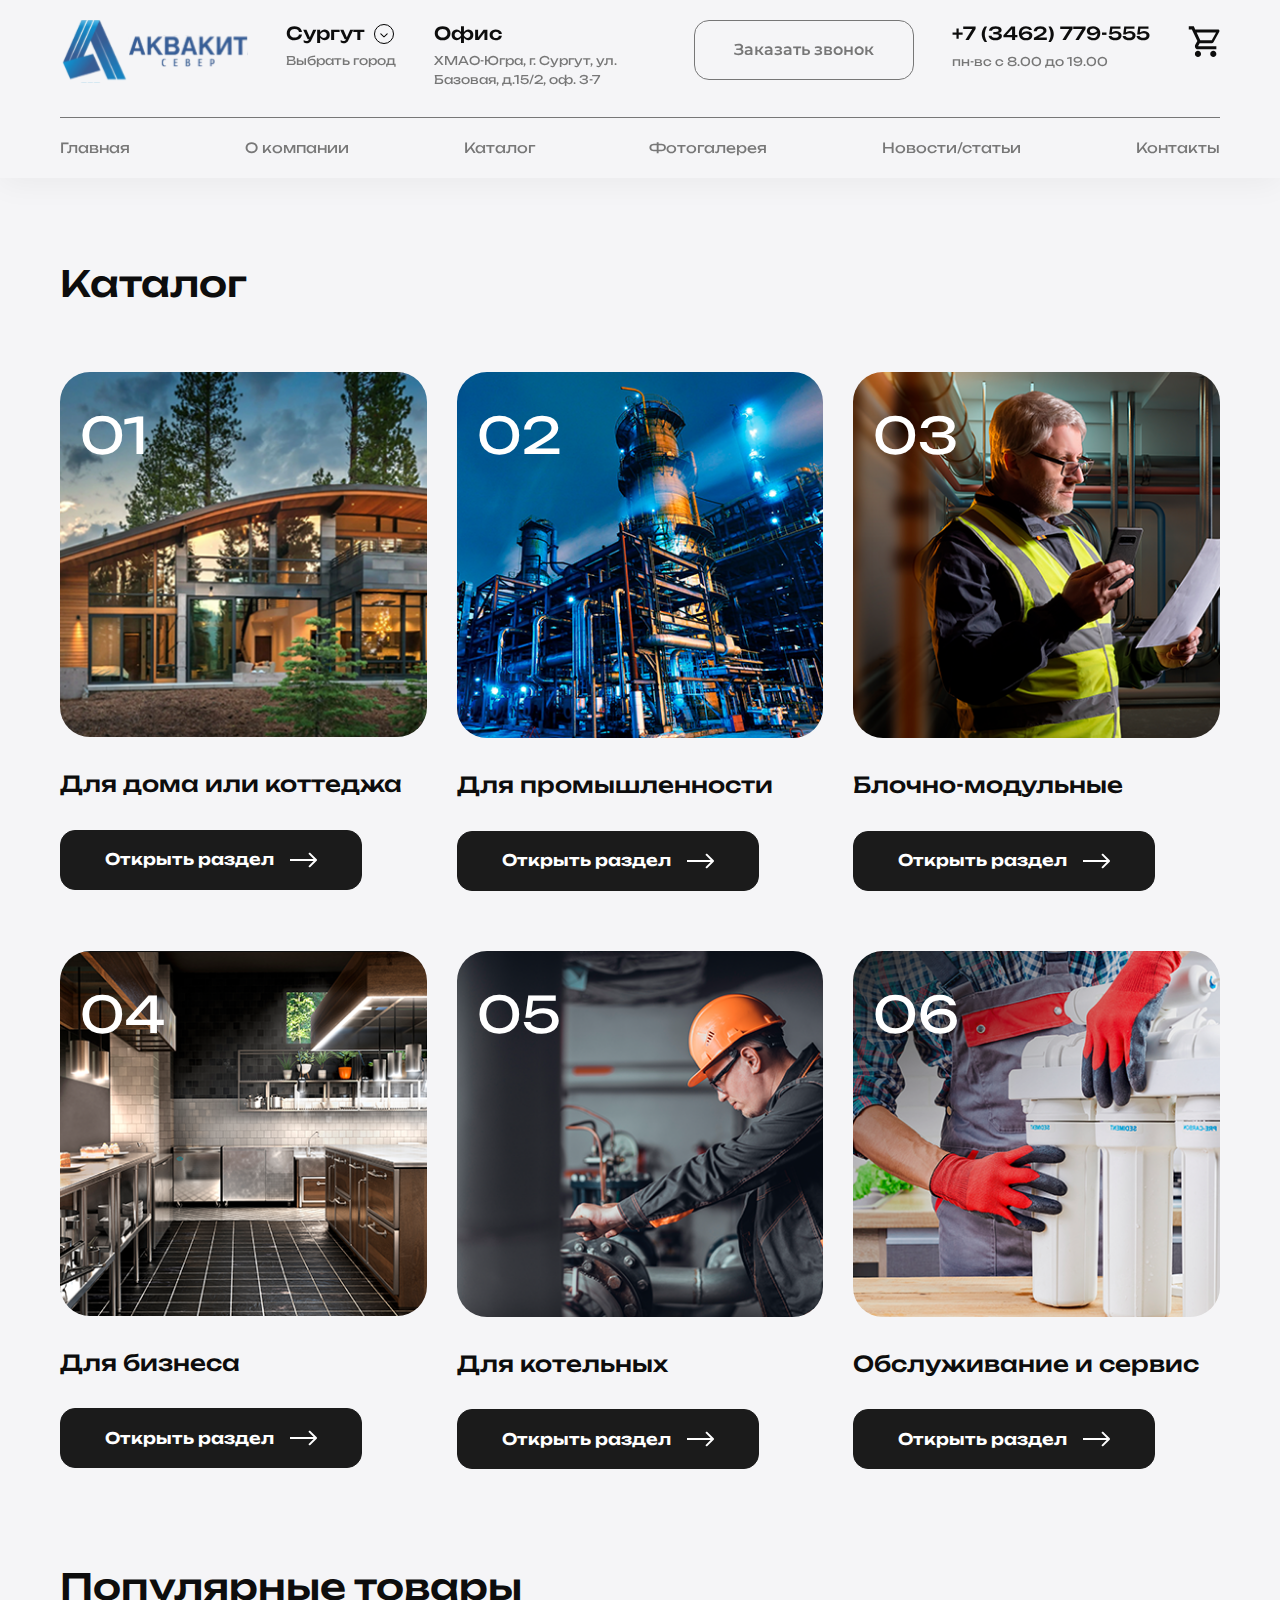
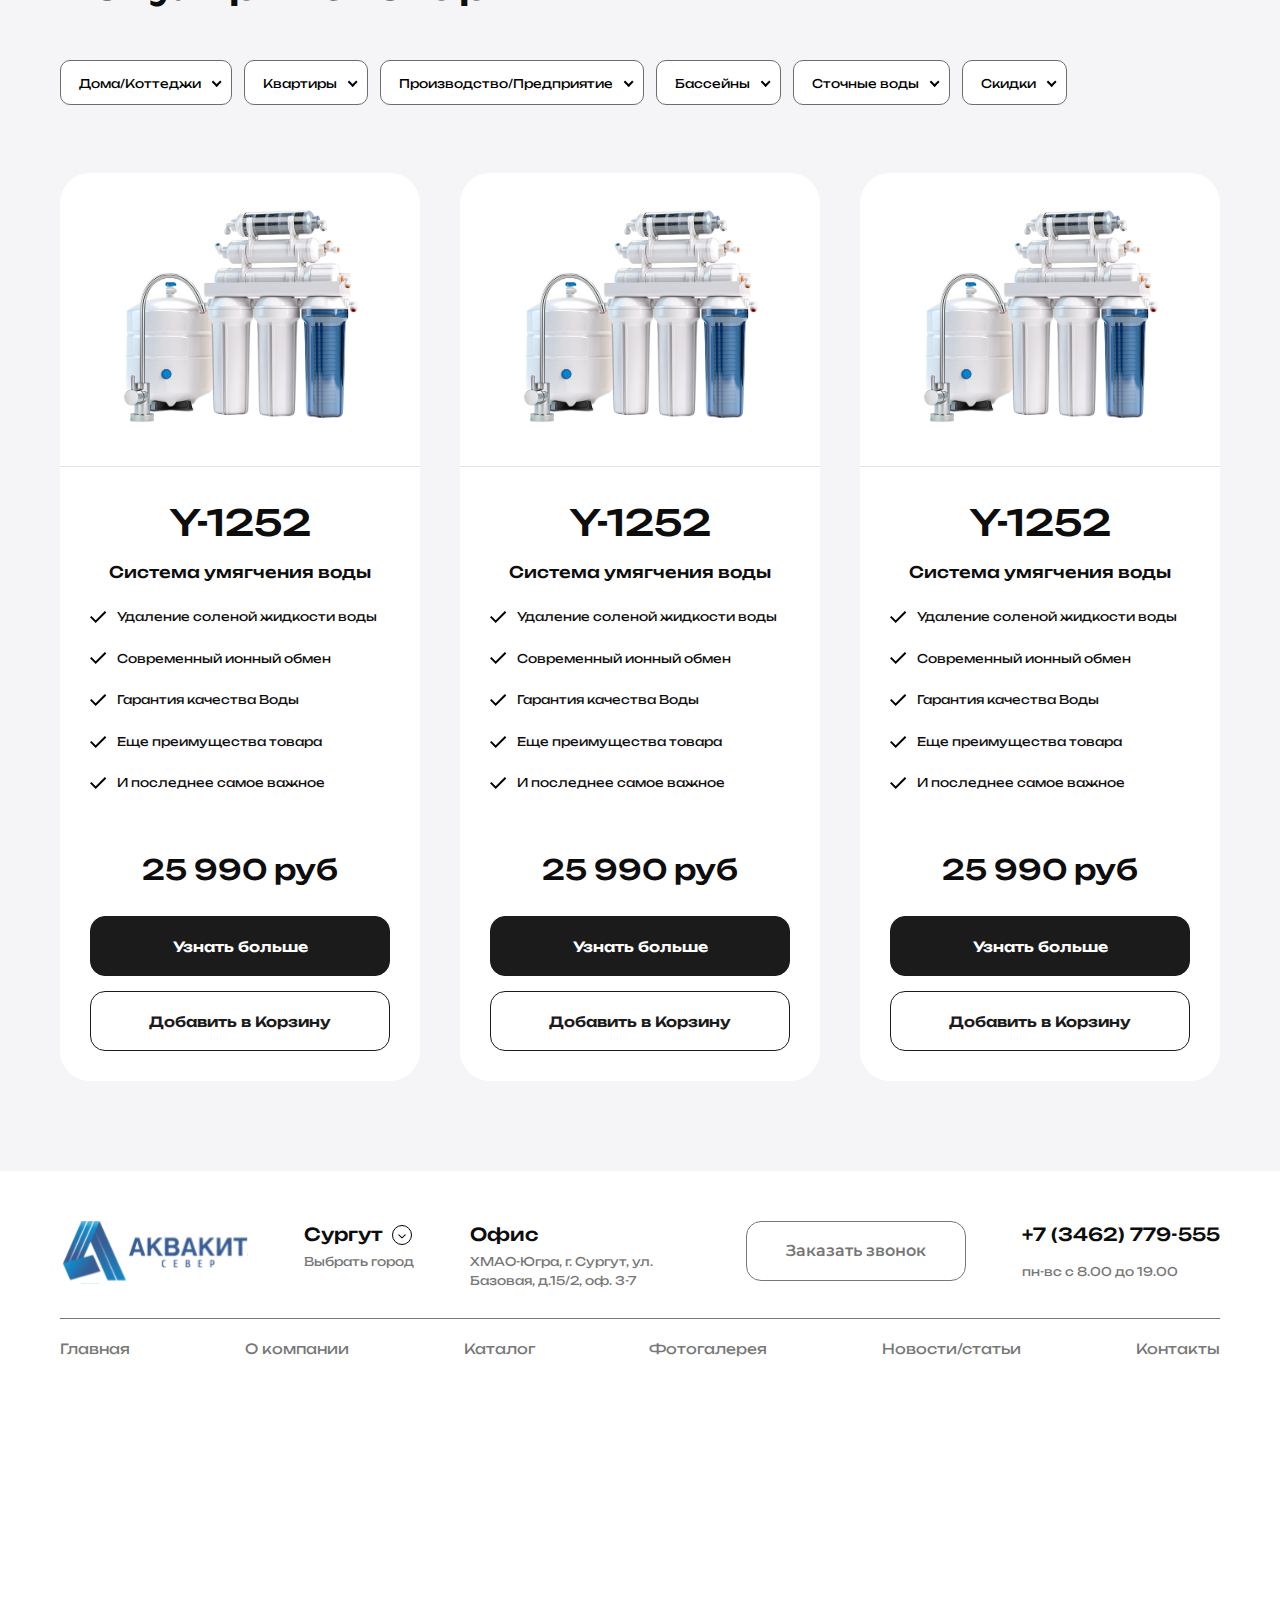
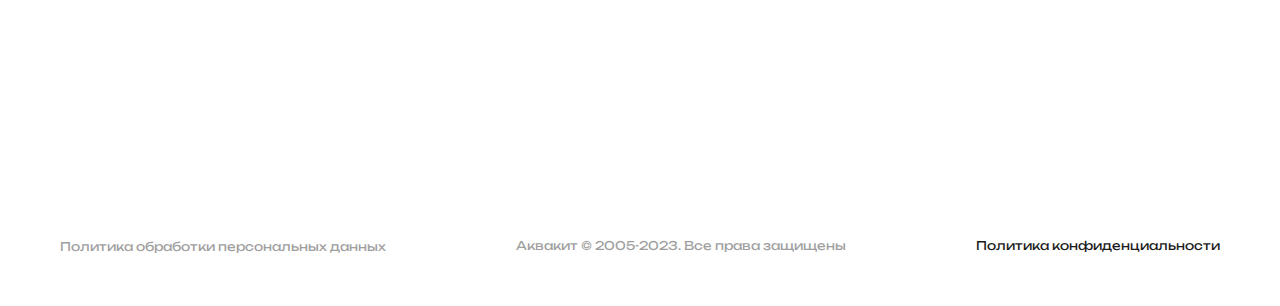
==== commit ef10852e: "all" ====
--- a/catalog.html
+++ b/catalog.html
@@ -284,10 +284,10 @@
             <div class="popular_block_item_bot">
               <span class="popular_block_item_bot_price">25 990 руб</span>
               <div class="popular_block_item_bot_btns">
-                <a href="#">
+                <a href="#" class="fill">
                   <span>Узнать больше</span>
                 </a>
-                <a href="#">
+                <a href="#" class="no_fill">
                   <span>Добавить в Корзину</span>
                 </a>
               </div>
@@ -336,10 +336,10 @@
             <div class="popular_block_item_bot">
               <span class="popular_block_item_bot_price">25 990 руб</span>
               <div class="popular_block_item_bot_btns">
-                <a href="#">
+                <a href="#" class="fill">
                   <span>Узнать больше</span>
                 </a>
-                <a href="#">
+                <a href="#" class="no_fill">
                   <span>Добавить в Корзину</span>
                 </a>
               </div>
@@ -388,10 +388,10 @@
             <div class="popular_block_item_bot">
               <span class="popular_block_item_bot_price">25 990 руб</span>
               <div class="popular_block_item_bot_btns">
-                <a href="#">
+                <a href="#" class="fill">
                   <span>Узнать больше</span>
                 </a>
-                <a href="#">
+                <a href="#" class="no_fill">
                   <span>Добавить в Корзину</span>
                 </a>
               </div>
--- a/css/style.css
+++ b/css/style.css
@@ -2547,7 +2547,7 @@
   -webkit-box-pack: center;
       -ms-flex-pack: center;
           justify-content: center;
-  height: 80px;
+  height: 60px;
   border-radius: 15px;
   background: #1B1B1B;
   border: 1px solid #1B1B1B;
@@ -2650,8 +2650,24 @@
   .categories {
     padding-top: 256px;
   }
+  .categories_list_item {
+    display: -webkit-box;
+    display: -ms-flexbox;
+    display: flex;
+    -webkit-box-orient: vertical;
+    -webkit-box-direction: normal;
+        -ms-flex-direction: column;
+            flex-direction: column;
+    -webkit-box-align: start;
+        -ms-flex-align: start;
+            align-items: flex-start;
+  }
   .categories_list_item h4 {
     font-size: 22px;
+  }
+  .categories_list_item_btn {
+    width: auto;
+    padding: 0px 44px;
   }
 }
 
@@ -2807,28 +2823,15 @@
           justify-content: center;
   height: 60px;
   border-radius: 15px;
-  border: 1px solid #1B1B1B;
   -webkit-transition: all 0.3s linear;
   transition: all 0.3s linear;
   margin-top: 15px;
 }
 .popular_block_item_bot_btns a span {
-  color: #1B1B1B;
   font-size: 14px;
   font-style: normal;
   font-weight: 600;
   line-height: 155%;
-  text-transform: uppercase;
-  -webkit-transition: all 0.3s linear;
-  transition: all 0.3s linear;
-}
-.popular_block_item_bot_btns a:hover {
-  background: #1B1B1B;
-  -webkit-transition: all 0.3s linear;
-  transition: all 0.3s linear;
-}
-.popular_block_item_bot_btns a:hover span {
-  color: #FFF;
   -webkit-transition: all 0.3s linear;
   transition: all 0.3s linear;
 }
